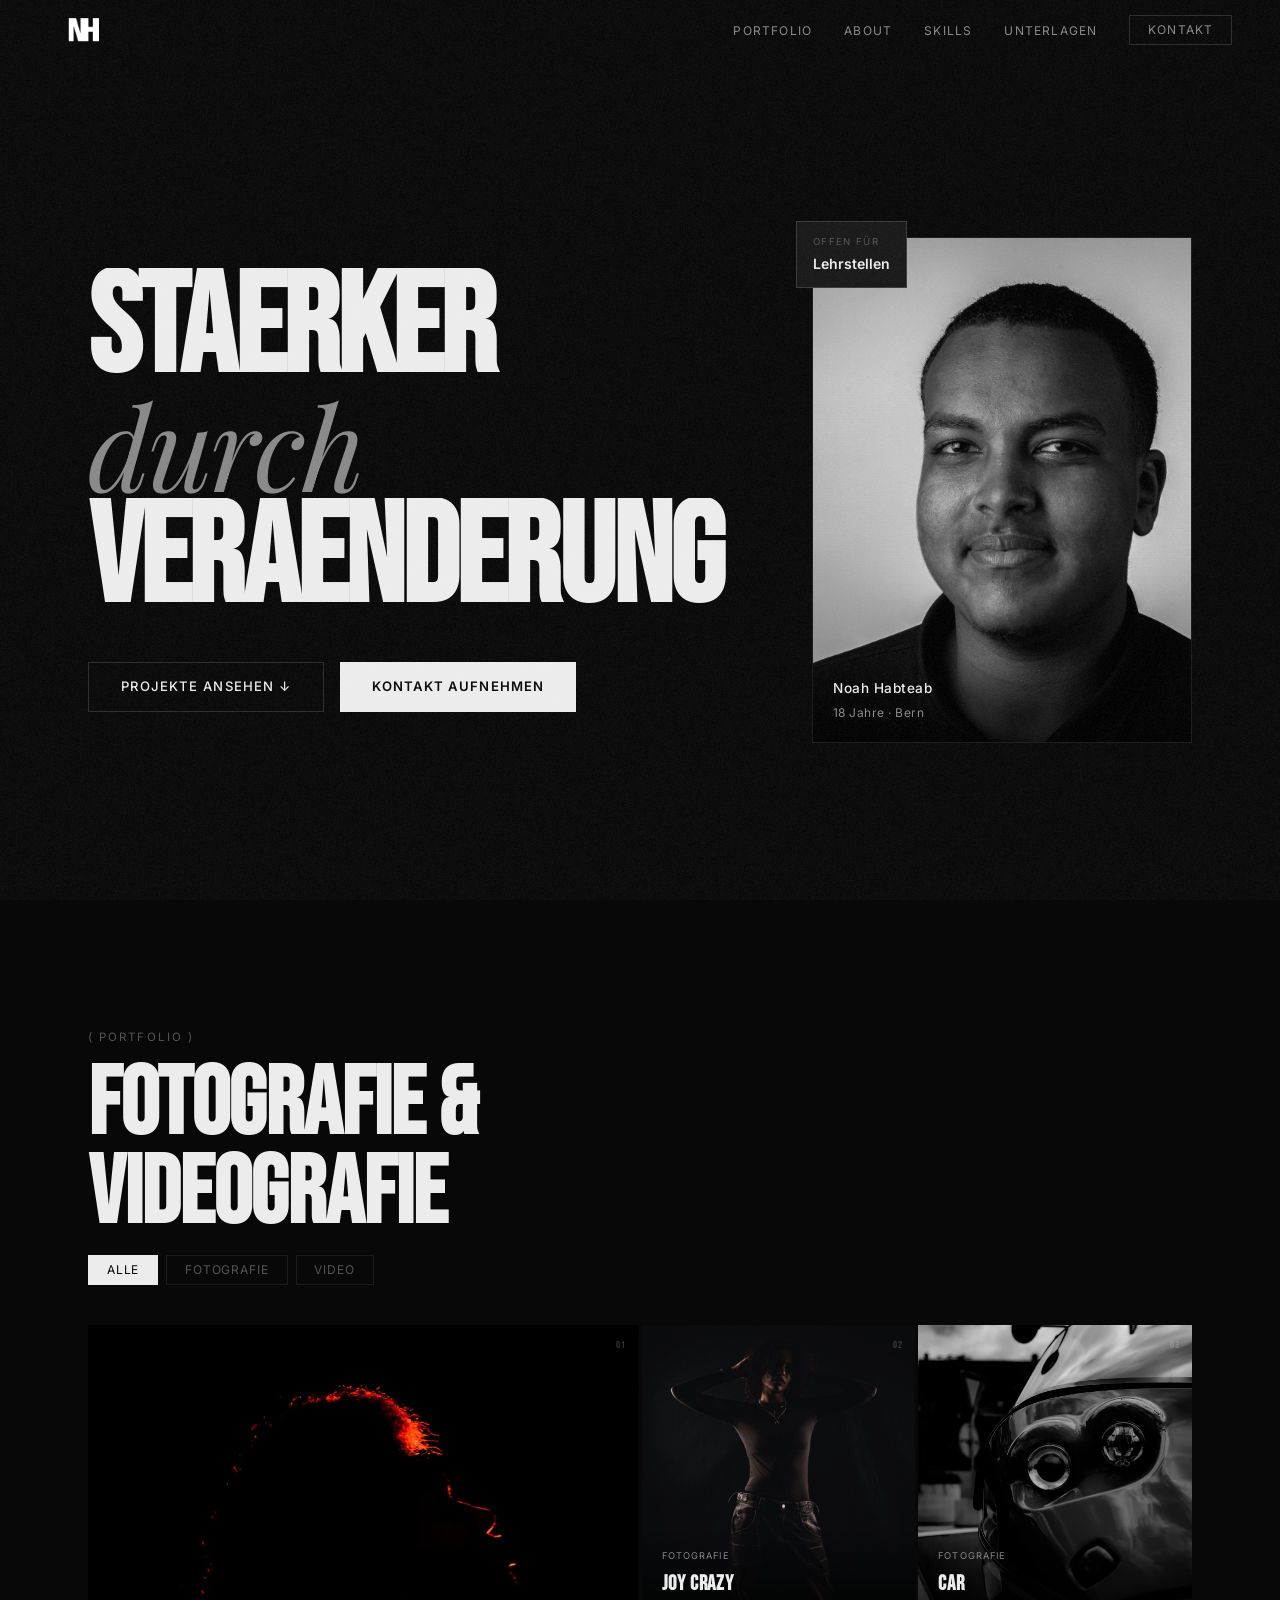
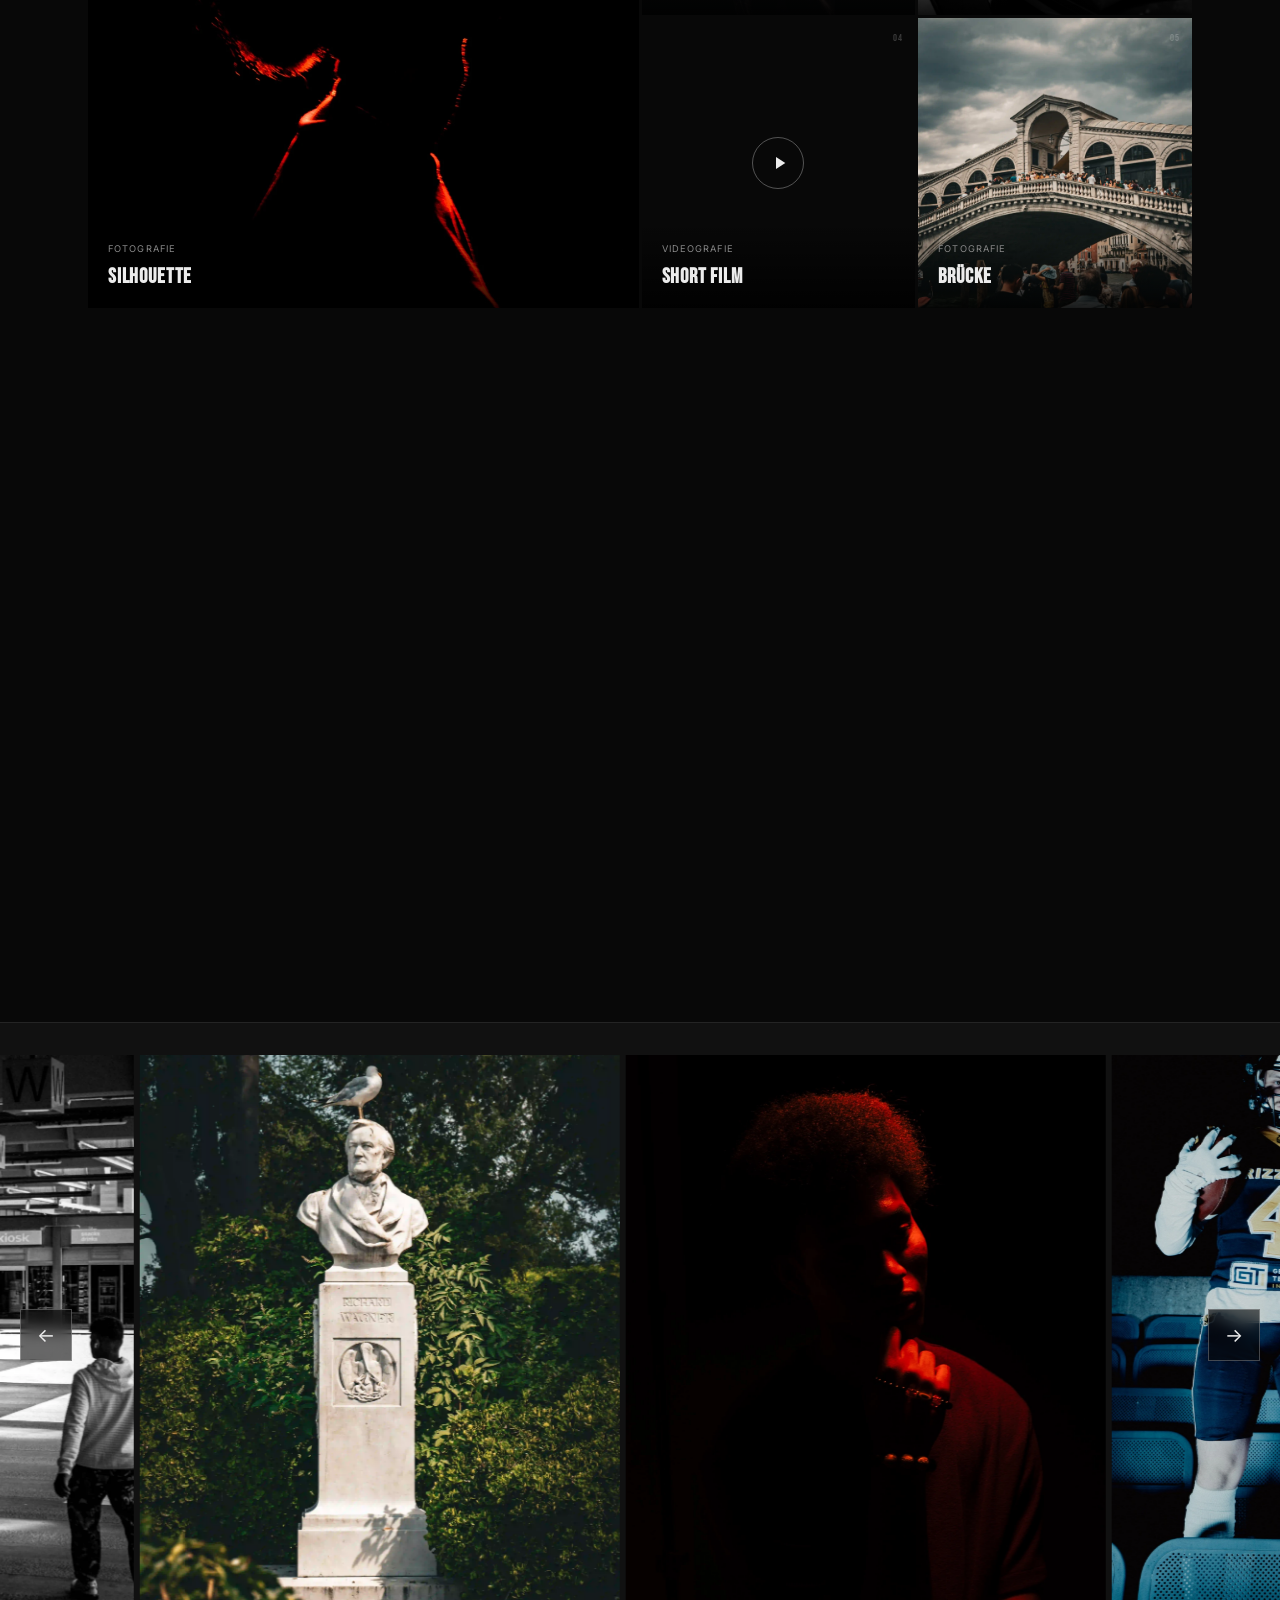
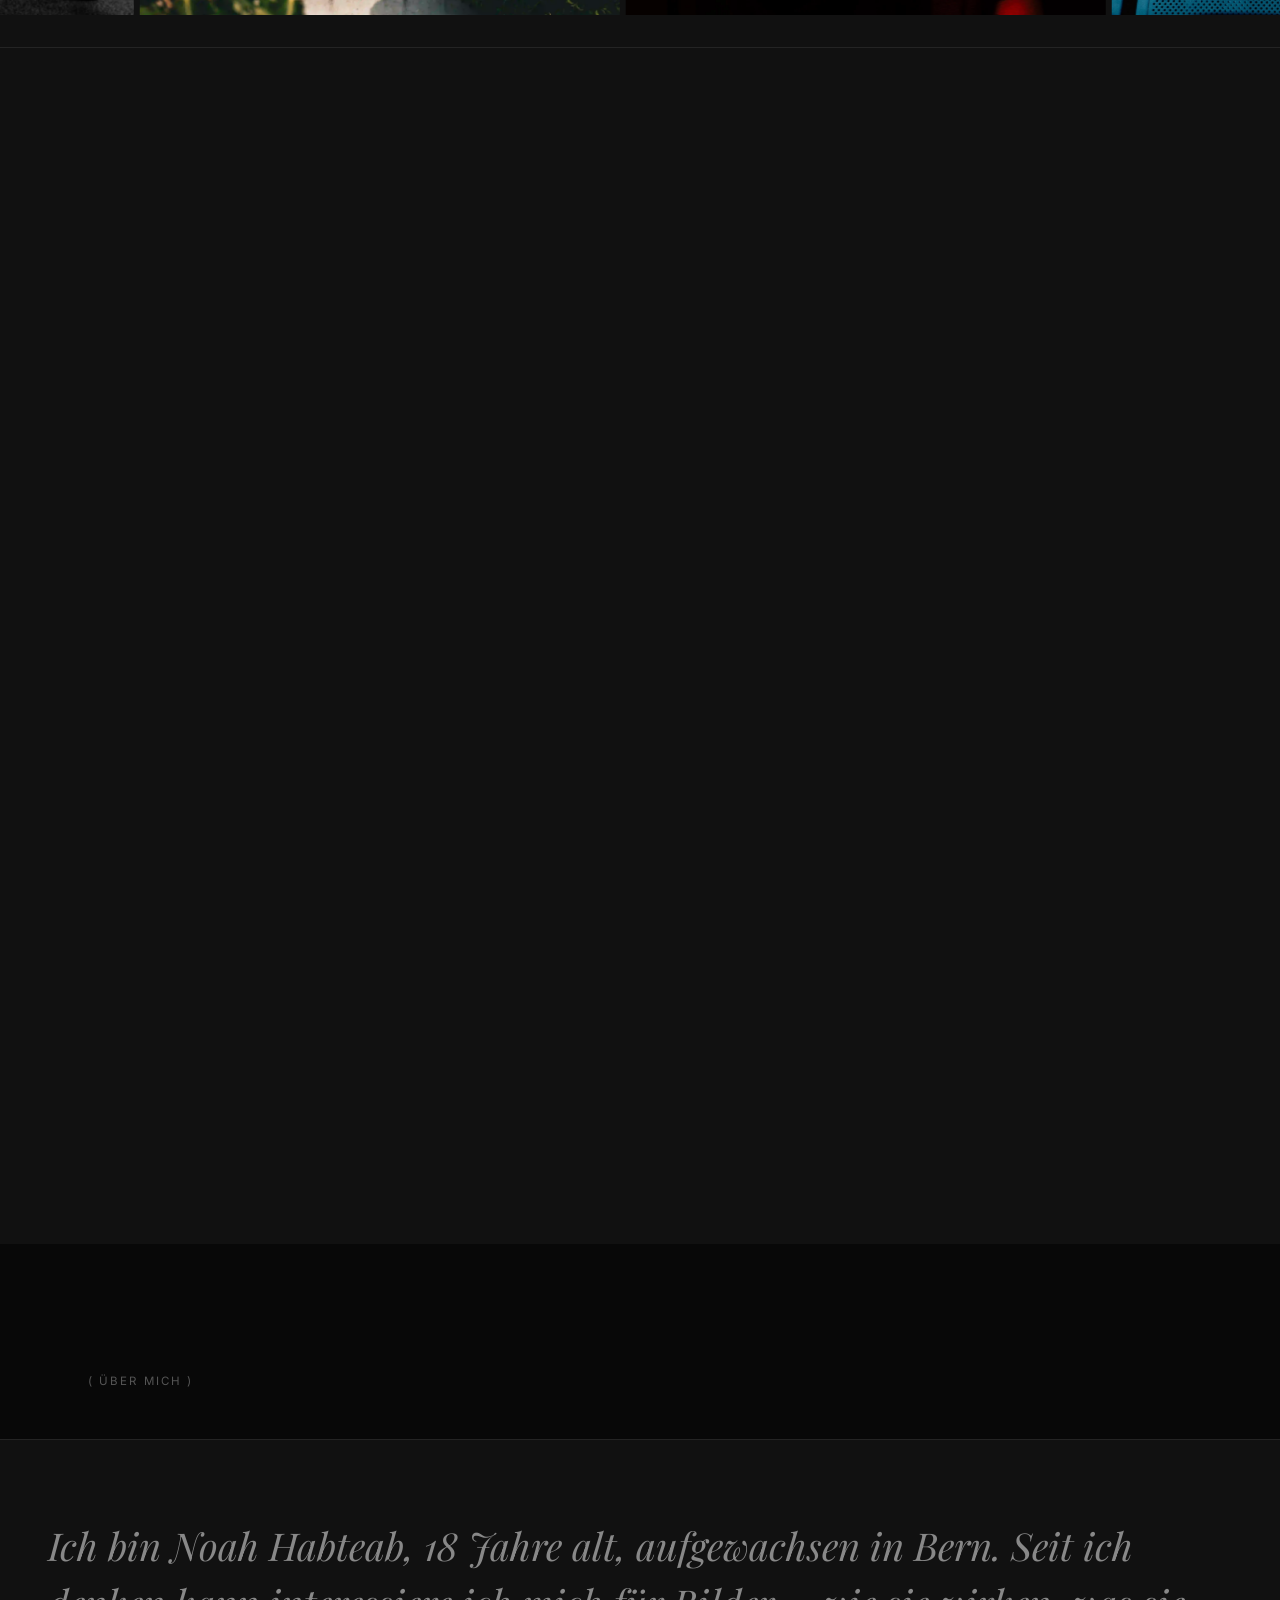
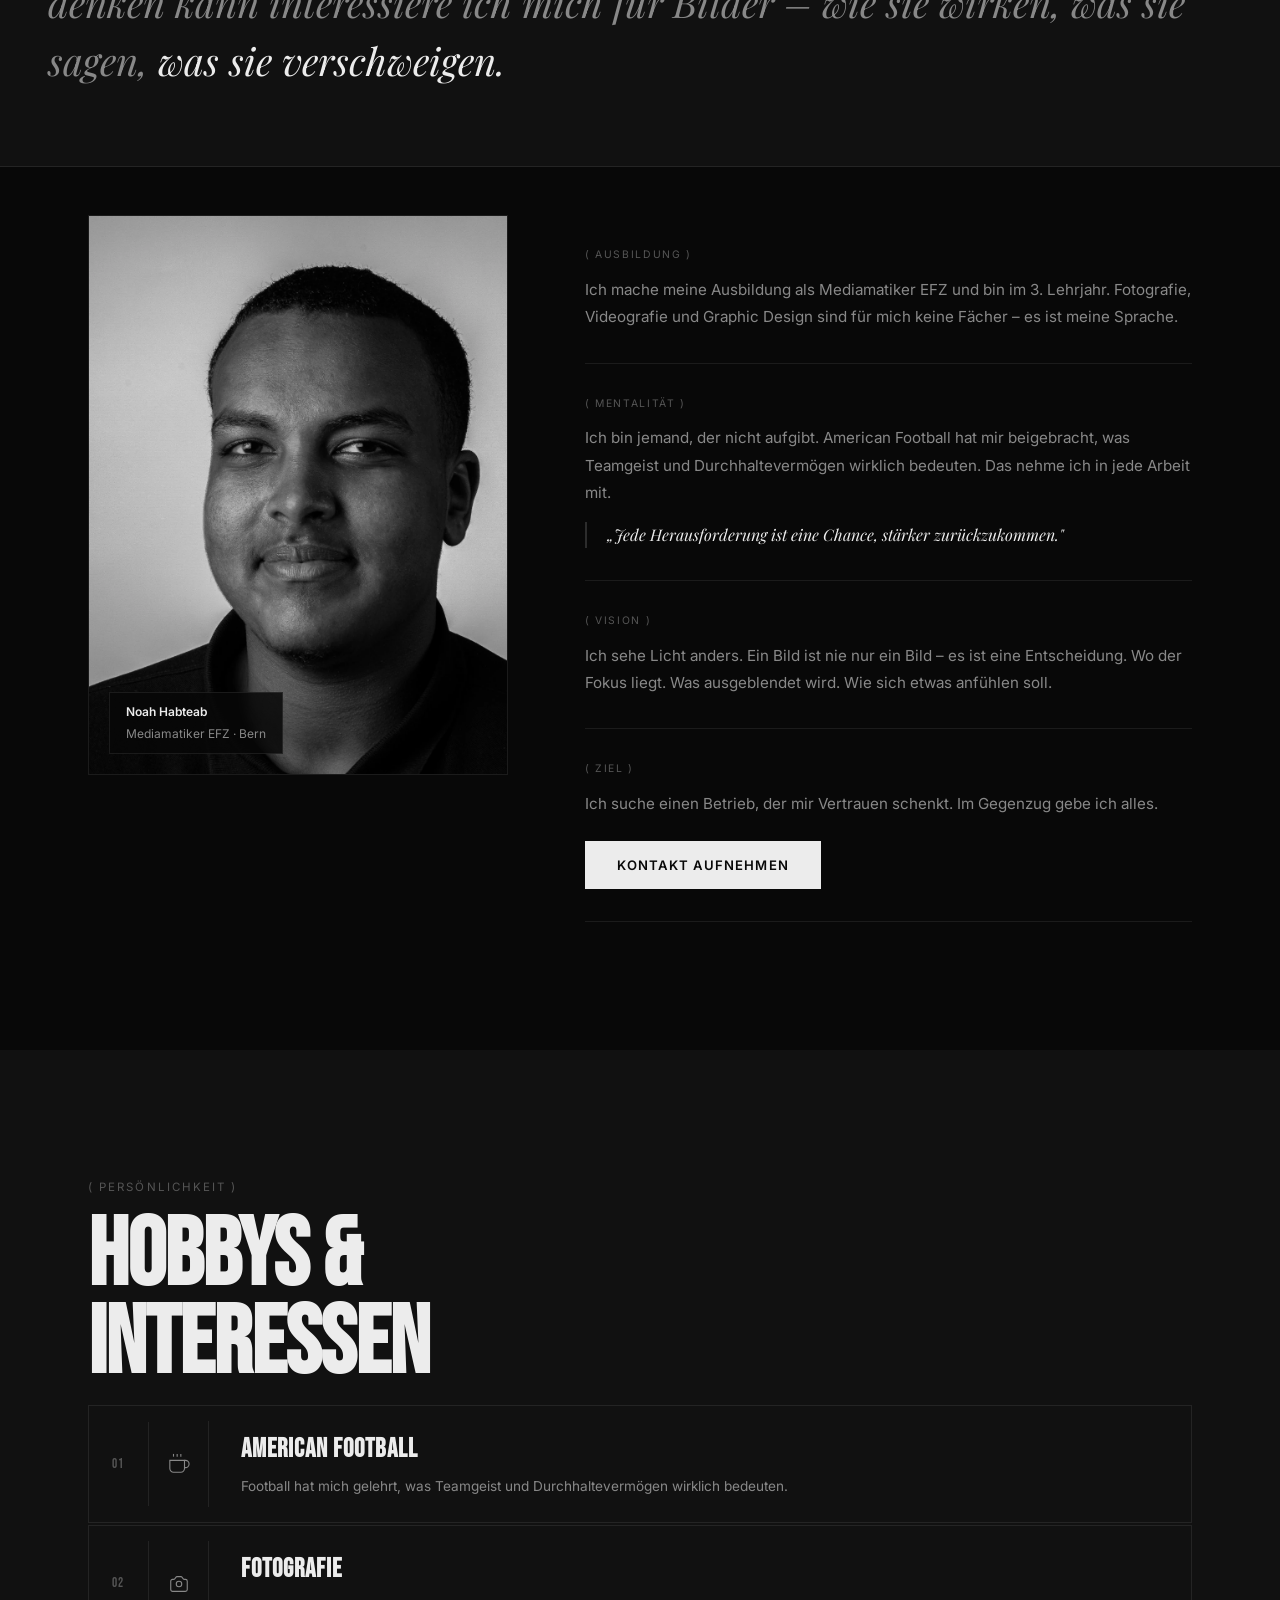
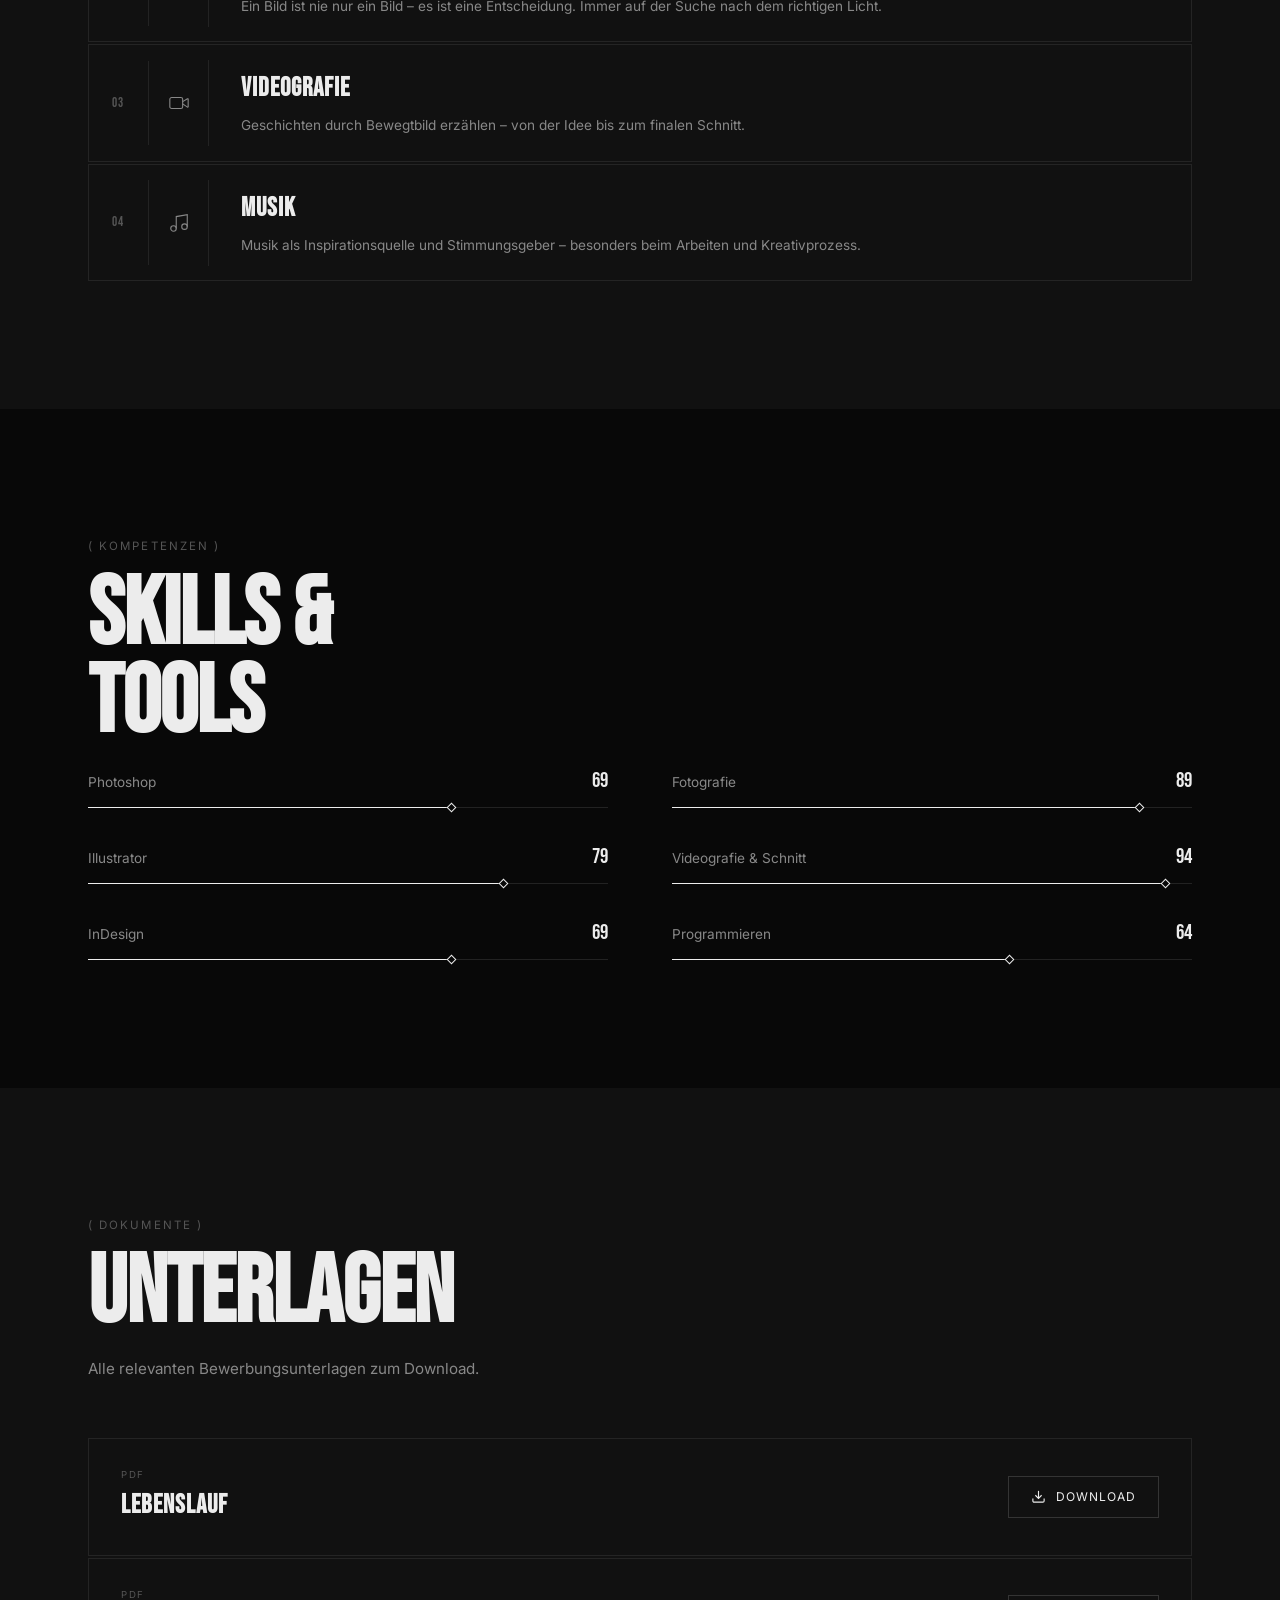
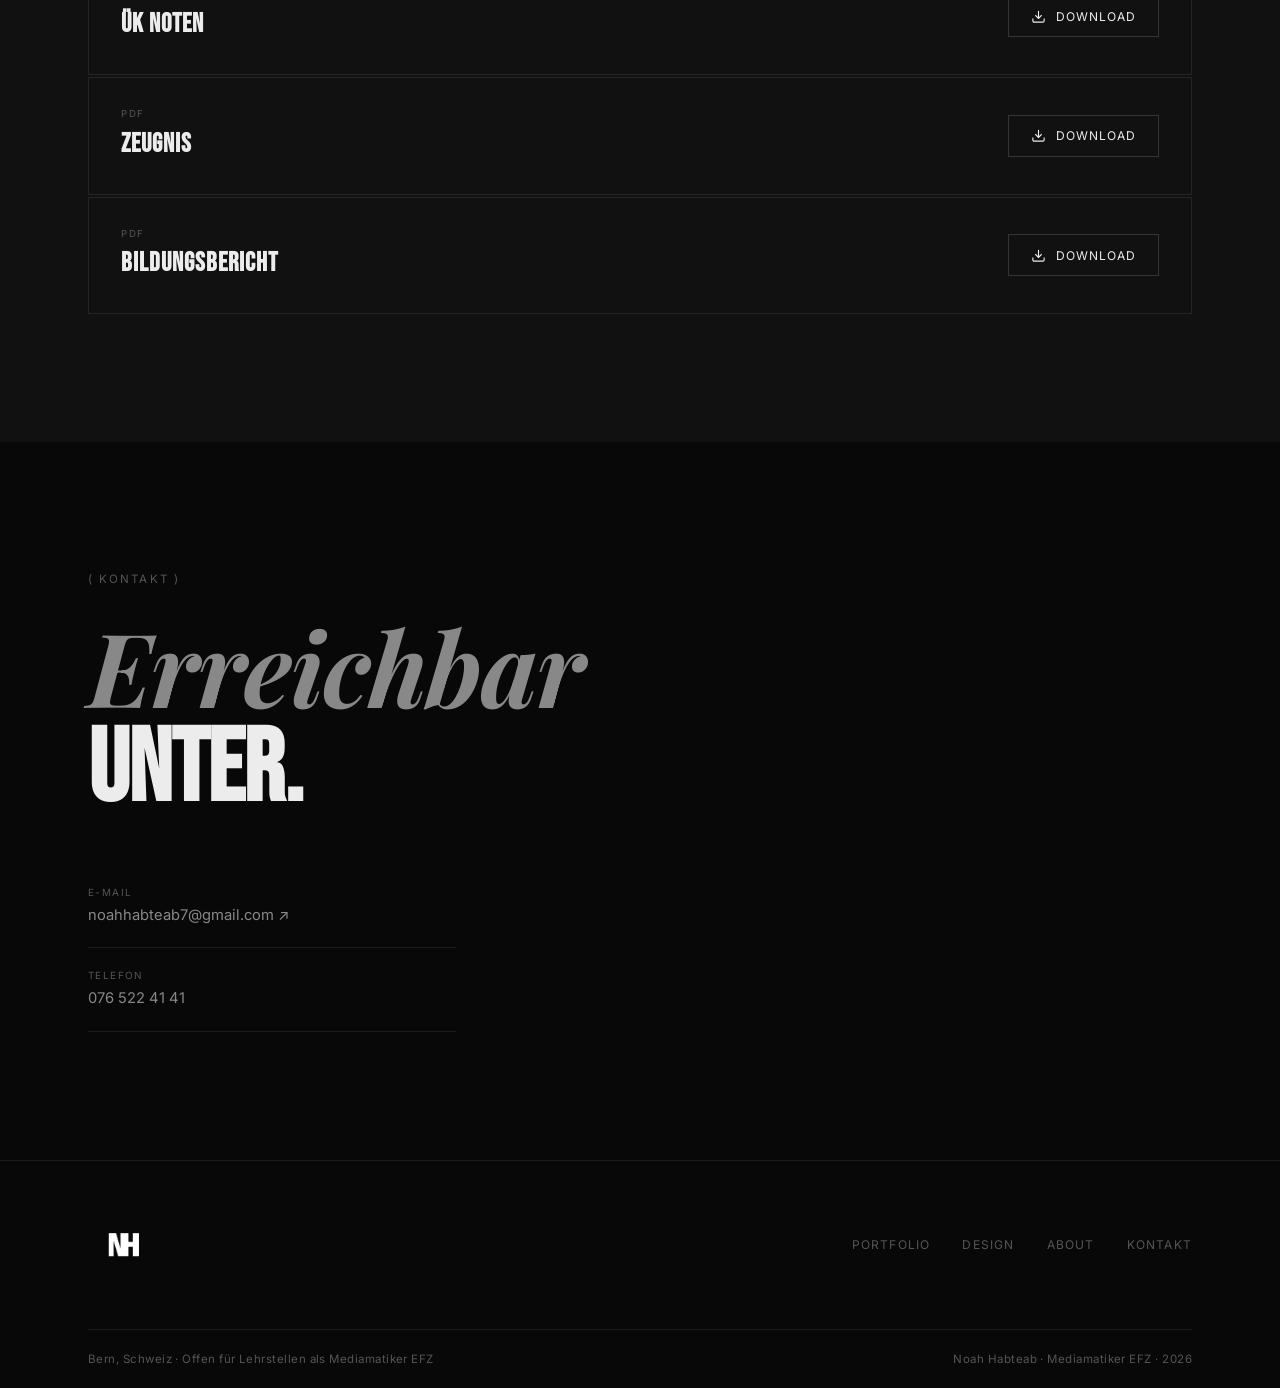
==== index.html @ ed510ace "first commit" ====
<!DOCTYPE html>
<html lang="de">

<head>
  <meta charset="UTF-8" />
  <meta name="viewport" content="width=device-width, initial-scale=1.0" />
  <title>Noah Habteab — Mediamatiker EFZ</title>
  <link rel="stylesheet" href="style.css" />
  <link rel="preconnect" href="https://fonts.googleapis.com" />
  <link rel="preconnect" href="https://fonts.gstatic.com" crossorigin />
  <link
    href="https://fonts.googleapis.com/css2?family=Bebas+Neue&family=Playfair+Display:ital,wght@0,400;0,700;1,400;1,700&family=Inter:wght@300;400;500;600&display=swap"
    rel="stylesheet" />
</head>

<body>

  <!-- PRELOADER -->
  <div id="preloader">
    <div class="pl-wrap">
      <img src="img/Logo.png" alt="NH" class="pl-logo" />
      <div class="pl-line">
        <div class="pl-fill" id="pl-fill"></div>
      </div>
      <div class="pl-num" id="pl-num">0<span>%</span></div>
    </div>
  </div>

  <!-- NOISE -->
  <canvas id="grain"></canvas>

  <!-- LIGHTBOX -->
  <div class="lightbox" id="lightbox">
    <button class="lb-close" id="lb-close">&#x2715;</button>
    <div class="lb-inner">
      <img id="lb-img" src="" alt="" />
      <video id="lb-video" controls style="display:none;max-width:60vw;max-height:82vh;flex-shrink:0;"></video>
      <p class="lb-caption" id="lb-caption"></p>
      <p class="lb-desc" id="lb-desc"></p>
    </div>
  </div>

  <!-- ===================== NAV ===================== -->
  <nav id="nav">
    <a href="#hero" class="nav-logo">
      <img src="img/Logo.png" alt="NH" />
    </a>
    <ul class="nav-links" id="nav-links">
      <li><a href="#portfolio">Portfolio</a></li>
      <li><a href="#about">About</a></li>
      <li><a href="#skills">Skills</a></li>
      <li><a href="#unterlagen">Unterlagen</a></li>
      <li><a href="#contact" class="nav-cta">Kontakt</a></li>
    </ul>
    <button class="burger" id="burger" aria-label="Menu">
      <span></span><span></span>
    </button>
  </nav>

  <div class="mob-nav" id="mob-nav">
    <ul>
      <li><a href="#portfolio" class="mob-a">Portfolio</a></li>
      <li><a href="#design" class="mob-a">Design</a></li>
      <li><a href="#about" class="mob-a">About</a></li>
      <li><a href="#hobbys" class="mob-a">Hobbys</a></li>
      <li><a href="#skills" class="mob-a">Skills</a></li>
      <li><a href="#unterlagen" class="mob-a">Unterlagen</a></li>
      <li><a href="#contact" class="mob-a">Kontakt</a></li>
    </ul>
  </div>

  <!-- ===================== HERO ===================== -->
  <section id="hero">
    <div class="hero-inner">

      <!-- Left col -->
      <div class="hero-left">
        <h1 class="hero-title">
          <span class="ht-line"><span class="ht-word" data-w="0">STAERKER</span></span>
          <span class="ht-line ht-italic"><em class="ht-word" data-w="1">durch</em></span>
          <span class="ht-line hero-last-line">
            <span class="ht-word" data-w="2">VERAENDERUNG</span><span class="hero-cursor">_</span>
          </span>
        </h1>

        <div class="hero-actions rv" style="--d:.7s">
          <a href="#portfolio" class="btn-line magnetic">Projekte ansehen ↓</a>
          <a href="#contact" class="btn-fill magnetic">Kontakt aufnehmen</a>
        </div>
      </div>

      <!-- Right col: Photo -->
      <div class="hero-right rv" style="--d:.3s">
        <div class="hero-photo-frame" id="hero-frame">
          <img src="img/Portraet_Noah.webp" alt="Noah Habteab" id="hero-img" />
          <div class="hero-photo-caption">
            <span>Noah Habteab</span>
            <span>18 Jahre · Bern</span>
          </div>
        </div>
        <div class="hero-badge rv" style="--d:.9s">
          <span class="badge-tag">Offen für</span>
          <span class="badge-val">Lehrstellen</span>
        </div>
      </div>

    </div>

    <div class="hero-scroll rv" style="--d:1.2s">
      <div class="hs-bar"></div>
      <span>Scroll</span>
    </div>
  </section>


  <!-- ===================== PORTFOLIO ===================== -->
  <section id="portfolio" class="section">
    <div class="container">
      <div class="sec-label rv">( Portfolio )</div>
      <h2 class="sec-title rv">Fotografie &amp;<br />Videografie</h2>
      <div class="port-filter rv" style="--d:.15s">
        <button class="pf-btn active" data-f="all">Alle</button>
        <button class="pf-btn" data-f="foto">Fotografie</button>
        <button class="pf-btn" data-f="video">Video</button>
      </div>
    </div>

    <div class="mosaic-grid" id="port-grid">

      <div class="mc mc-w6 mc-tall rv tilt" data-c="foto"
        data-desc="Manche Bilder entstehen, weil man ein Motiv findet. Dieses entstand, weil ich das Licht gefunden habe. Das Licht war das Thema, nicht das Motiv dahinter. Ich wollte zeigen, dass Licht keine Nebenrolle spielt, sondern selbst eine Aussage ist. Die Silhouette war das Werkzeug dafür: Form reduziert auf das Wesentliche, damit das Licht sprechen kann.">
        <div class="mc-img"><img src="img/Foto-Giulio_Silhuette.webp" alt="Silhouette" /></div>
        <div class="mc-over"><span class="mc-cat">Fotografie</span>
          <h3>Silhouette</h3>
        </div>
        <span class="mc-num">01</span>
      </div>
      <div class="mc rv tilt" data-c="foto" style="--d:.05s"
        data-desc="Inspiration kann überall sein, man muss sie nur erkennen und dann umsetzen. Ich habe dieses Shooting auf Instagram gesehen und wollte es selber umsetzen. Was mich daran fasziniert hat, war die Einfachheit dahinter, nur 2 Blitzlichter, keine aufwändige Bearbeitung. Die Kontraste entstanden allein durch die Position des Models. Das hat mir gezeigt, dass weniger oft mehr ist.">
        <div class="mc-img"><img src="img/Foto-Joy_Crazy.webp" alt="Joy Crazy" /></div>
        <div class="mc-over"><span class="mc-cat">Fotografie</span>
          <h3>Joy Crazy</h3>
        </div>
        <span class="mc-num">02</span>
      </div>
      <div class="mc rv tilt" data-c="foto" style="--d:.08s"
        data-desc="Nicht jedes Motiv muss gesucht werden. Manchmal stellt es sich einfach vor dich hin. Das Fahrrad hat mich sofort angesprochen, wegen seiner Symmetrie. Es gibt Motive, die ihre eigene Komposition mitbringen. Man muss sie nur erkennen. Ich musste nichts arrangieren, nur den richtigen Winkel finden, der den Diagonalen gerecht wird. Das war die einzige Entscheidung.">
        <div class="mc-img"><img src="img/Foto-Car.webp" alt="Car" /></div>
        <div class="mc-over"><span class="mc-cat">Fotografie</span>
          <h3>Car</h3>
        </div>
        <span class="mc-num">03</span>
      </div>
      <div class="mc rv tilt" data-c="video" data-video="Videos/Short_film.mp4" style="--d:.06s"
        data-desc="Ein Bild sagt mehr als tausend Worte. Aber eine Geschichte sagt mehr als ein Bild. Dieser Kurzfilm entstand, um das Storytelling zu üben. Weil ich überzeugt bin, dass Storytelling das Wichtigste in der visuellen Kunst ist, nicht die Technik. Ich habe die Perspektive gezielt eingesetzt, um Bild und Geschichte zu einem zu machen. Jede Einstellung war eine bewusste Entscheidung darüber, was der Zuschauer sehen soll, und was nicht.">
        <div class="mc-img">
          <video autoplay muted loop playsinline src="Videos/Short_film.mp4"></video>
          <div class="mc-play"><svg viewBox="0 0 24 24" fill="currentColor">
              <polygon points="6,3 20,12 6,21" />
            </svg></div>
        </div>
        <div class="mc-over"><span class="mc-cat">Videografie</span>
          <h3>Short Film</h3>
        </div>
        <span class="mc-num">04</span>
      </div>
      <div class="mc rv tilt" data-c="foto" style="--d:.1s"
        data-desc="Gute Bilder warten nicht auf den perfekten Moment, sie sind da, wenn man bereit ist. Ein Ferienbild, aber keine zufällige Aufnahme. Die Führungslinie der Brücke war bereits da, perfekt. Ich musste nur den Standpunkt finden, der ihr gerecht wird, und den Auslöser drücken. Manchmal ist das die eigentliche Arbeit: das Offensichtliche zu sehen, bevor es jemand anderes tut.">
        <div class="mc-img"><img src="img/Foto-bruecke.webp" alt="Brücke" /></div>
        <div class="mc-over"><span class="mc-cat">Fotografie</span>
          <h3>Brücke</h3>
        </div>
        <span class="mc-num">05</span>
      </div>
      <div class="mc mc-w4 rv tilt" data-c="foto" style="--d:.04s"
        data-desc="Wie erzählt man die Geschichte eines Objekts? Das war ein Schulprojekt über Produktfotografie. Ich habe mich bewusst gegen das klassische Produktbild entschieden und den Lifestyle-Ansatz gewählt. Weil ein Produkt allein keine Geschichte erzählt. Der Vibe, die Atmosphäre rund ums Objekt, das ist genauso Teil des Bildes wie das Produkt selbst.">
        <div class="mc-img"><img src="img/Foto-Parfuem.webp" alt="Parfum" /></div>
        <div class="mc-over"><span class="mc-cat">Fotografie</span>
          <h3>Parfum</h3>
        </div>
        <span class="mc-num">06</span>
      </div>
      <div class="mc mc-w4 rv tilt" data-c="video" data-video="Videos/Eritrea_Recap.mp4" style="--d:.07s"
        data-desc="Manche Orte spricht man nicht einfach an, man kehrt zu ihnen zurück. Das war in den Ferien, als wir in die Heimat gereist sind. Alles per Hand, ohne Stativ, ohne zusätzliche Ausrüstung. Den Vintage-Look habe ich in der Bearbeitung hinzugefügt, nicht als Filter, sondern weil er zur Stimmung des Landes gepasst hat. Das Schwierigste war, dass Kameras dort nicht gern gesehen werden. Diese Einschränkung war Teil des Werks, und hat es ehrlicher gemacht.">
        <div class="mc-img">
          <video autoplay muted loop playsinline src="Videos/Eritrea_Recap.mp4"></video>
          <div class="mc-play"><svg viewBox="0 0 24 24" fill="currentColor">
              <polygon points="6,3 20,12 6,21" />
            </svg></div>
        </div>
        <div class="mc-over"><span class="mc-cat">Videografie</span>
          <h3>Eritrea Recap</h3>
        </div>
        <span class="mc-num">07</span>
      </div>
      <div class="mc mc-w4 rv tilt" data-c="foto" style="--d:.11s"
        data-desc="Jeder hat ein Bild, das alles verändert hat. Das war in meinem 1. Lehrjahr, beim Üben von Portraitfotografie. Davor dachte ich, Fotografieren sei simpel. Dieses Shooting hat das geändert. Ich habe gemerkt, dass hinter jedem guten Bild eine Entscheidung steckt, über Licht, Abstand, Blick. Dass Fotografie Absicht braucht, keinen Zufall.">
        <div class="mc-img"><img src="img/Foto-Mirav.webp" alt="Mirav" /></div>
        <div class="mc-over"><span class="mc-cat">Fotografie</span>
          <h3>Mirav</h3>
        </div>
        <span class="mc-num">08</span>
      </div>
      <div class="mc rv tilt" data-c="foto" style="--d:.03s"
        data-desc="Ein Konzert zu fotografieren heisst, im Chaos eine Ordnung zu finden. Das war ein Konzert eines Kollegen, bei dem ich fotografiert habe. Ich wollte eine neue Herausforderung. Ein Konzert ist Chaos: viele Menschen, viel Bewegung, kein klares Motiv. Die Idee war, durch die Menge einen bewussten Tunnel zu schaffen, der das Auge zwingend zum Künstler führt. Ordnung im Chaos.">
        <div class="mc-img"><img src="img/Foto-Ale_Cartier_Fans.webp" alt="Ale Cartier Fans" /></div>
        <div class="mc-over"><span class="mc-cat">Fotografie</span>
          <h3>Ale Cartier Fans</h3>
        </div>
        <span class="mc-num">09</span>
      </div>
      <div class="mc mc-w5 rv tilt" data-c="foto" style="--d:.09s"
        data-desc="Manchmal ist die stärkste Entscheidung, etwas wegzulassen. Ein Licht. Bewusst. Ich wollte nicht mehr, weil mehr das Ziel verfehlt hätte. Der Hell-Dunkel-Kontrast entsteht nicht trotz eines einzigen Lichts, sondern genau deshalb. Schatten ist keine Abwesenheit von Licht. Schatten ist eine Entscheidung.">
        <div class="mc-img"><img src="img/Foto-Abel.webp" alt="Abel" /></div>
        <div class="mc-over"><span class="mc-cat">Fotografie</span>
          <h3>Abel</h3>
        </div>
        <span class="mc-num">10</span>
      </div>
      <div class="mc mc-w2 rv tilt" data-c="foto" style="--d:.12s"
        data-desc="Wenn ein Kunde kommt, bringt er eine Idee. Was ich mitbringe, ist der Blick. Eine echte Produktfotografie für eine stylische Brille. Ich habe den Wunsch des Kunden ausgeführt und dabei trotzdem meinen eigenen Blick eingebracht. Mit der Bearbeitung habe ich einen Vibe eingefangen, der über das reine Produktbild hinausgeht. Der Kunde war sehr zufrieden. Das war die Bestätigung.">
        <div class="mc-img"><img src="img/Foto-Girl_Glass.webp" alt="Girl Glass" /></div>
        <div class="mc-over"><span class="mc-cat">Fotografie</span>
          <h3>Girl Glass</h3>
        </div>
        <span class="mc-num">11</span>
      </div>
      <div class="mc mc-w2 rv tilt" data-c="foto" style="--d:.14s"
        data-desc="Nicht jedes Bild zeigt, was es zeigt. Kopfhörer verbinde ich mit Musik, und Musik schafft einen eigenen Raum. Ich wollte diesen Raum sichtbar machen. Eine Stimmung kreieren, die ruhig ist, fokussiert, eine Oase. Das Bild sollte nicht zeigen, wie Kopfhörer aussehen, sondern wie sie sich anfühlen.">
        <div class="mc-img"><img src="img/Foto-Bottom.webp" alt="Bottom" /></div>
        <div class="mc-over"><span class="mc-cat">Fotografie</span>
          <h3>Bottom</h3>
        </div>
        <span class="mc-num">12</span>
      </div>

    </div>
  </section>

  <!-- PHOTO AUTO-SCROLL -->
  <div class="photo-scroll">
    <button class="ps-btn ps-prev" id="ps-prev" aria-label="Zurück">&#8592;</button>
    <button class="ps-btn ps-next" id="ps-next" aria-label="Weiter">&#8594;</button>
    <div class="ps-track" id="ps-track">
      <div class="ps-item" data-title="Ale Cartier BW" data-desc="Manchmal entscheidet eine einzige Wahl, ob ein Bild wirkt, oder nur existiert. Das war ein Konzert eines Kollegen. Ich habe mich entschieden, dieses Bild in Schwarz-Weiss zu zeigen. Farbe hätte abgelenkt. In Schwarz-Weiss bleibt nur das Licht, der Moment, die Stimmung. Genau das wollte ich."><img src="img/Foto-Ale_Cartier_BW.webp" alt="Ale Cartier BW" /></div>
      <div class="ps-item" data-title="Busstation" data-desc="Komposition beginnt im Kopf, nicht in der Kamera. Die Schilder der Busstation haben eine natürliche Blickführung, sie navigieren das Auge, ohne dass man eingreifen muss. Das Bild hatte ich im Kopf, bevor ich die Kamera gehoben habe. Manchmal sieht man das fertige Bild schon, bevor man auf den Auslöser drückt. Das ist der Moment, auf den man wartet."><img src="img/Foto-Busstation.webp" alt="Busstation" /></div>
      <div class="ps-item" data-title="Statue" data-desc="Manche Motive warten nicht. Man muss schnell sein. Das Bild hat sich in den Ferien ergeben. Ich habe den Vogel auf der Statue gesehen und wusste sofort, dass da ein Bild ist. Die Gebüsche habe ich als visuelles Framing genutzt, damit das Hauptmotiv trotz der Umgebung klar ins Auge fällt. Es war eine schnelle Entscheidung. Die besten oft sind."><img src="img/Foto-statue.webp" alt="Statue" /></div>
      <div class="ps-item" data-title="Giulio Denken" data-desc="Das Licht kann verbergen. Oder es kann zeigen. Beides ist eine Entscheidung. Hier geht es um einen Moment, den Moment des Nachdenkens. Das Licht fällt so, dass es den Ausdruck hervorhebt, anstatt ihn zu verbergen. Licht nicht als Effekt, sondern als Erzähler."><img src="img/Foto-Giulio_Denken.webp" alt="Giulio Denken" /></div>
      <div class="ps-item" data-title="Jersey Zombie" data-desc="Wenn alles im Bild schreit, muss das Wichtigste leise sprechen. Ein Jersey-Reveal-Shooting für ein neues Trikot. Die Herausforderung war, trotz der Bewegung im Bild das Trikot als Hauptmotiv zu behalten. Das Licht habe ich bewusst so gesetzt, dass es direkt auf das Trikot lenkt. Action als Rahmen, nicht als Ablenkung."><img src="img/Foto-Jersey_Zombie.webp" alt="Jersey Zombie" /></div>
      <div class="ps-item" data-title="Turm" data-desc="Ein gutes Bild beginnt vor der Kamera, und endet in der Bearbeitung. Das Bild entstand in den Ferien. Die Bildstruktur war von Anfang an stark, aber das reichte nicht. Entscheidend war das Maskieren in der Bearbeitung: das Hauptmotiv vom Hintergrund lösen, damit es die Aufmerksamkeit bekommt, die es verdient. Bearbeitung nicht als Korrektiv, sondern als Aussage."><img src="img/Foto-Turm.webp" alt="Turm" /></div>
      <div class="ps-item" data-title="Kleider Cold" data-desc="Der Blick des Betrachters ist keine Zufallssache. Ein Produktfotoshooting für einen Pullover. Die Idee war, die Geometrie so zu nutzen, dass der Blick keine Wahl hat, er wird zum Kleidungsstück geführt. Eine Sogwirkung, die nichts dem Zufall überlässt. Das war die Absicht. Und sie hat funktioniert."><img src="img/Foto-Kleider_Cold.webp" alt="Kleider Cold" /></div>
      <div class="ps-item" data-title="Lana Baseballschläger" data-desc="Eine Kundin kommt mit einem Wunsch. Die Aufgabe ist, diesen Wunsch sichtbar zu machen. Ein Geburtstags-Fotoshooting, bei dem die Kundin einen 2000er-Vibe haben wollte. Der Vibe war klar, die Umsetzung war die Arbeit. Vor allem die Bearbeitung war entscheidend: ein Gleichgewicht finden zwischen zu viel und zu wenig. Zu viel wirkt künstlich. Zu wenig zeigt nichts. Die Mitte ist das Ziel."><img src="img/Foto-Lana_Baseballschlaeger.webp" alt="Lana Baseballschläger" /></div>
      <div class="ps-item" data-title="White Boy Verzögert" data-desc="Effekte, die in der Kamera entstehen, erzählen mehr als solche, die nachträglich hinzugefügt werden. Ebenfalls ein Trikot-Reveal-Shooting, aber ein anderer Gedanke dahinter. Den Verzögerungseffekt wollte ich direkt aus der Kamera erstellen, nicht nachträglich hinzufügen. Das Ergebnis ist dadurch ehrlicher. Was die Kamera aufnimmt, ist real. Was man nachher hinzufügt, ist eine Interpretation."><img src="img/Foto-White_Boy_Verzoegert.webp" alt="White Boy Verzögert" /></div>
      <div class="ps-item" data-title="Boy Glasse" data-desc="Produktfotografie ist nicht nur Dokumentation, sie ist Interpretation. Eine Produktfotografie für eine stylische Brille. Ich habe den Wunsch des Kunden genommen und konsequent umgesetzt, dabei aber meinen eigenen Blick eingebracht, damit das Bild über das reine Produktfoto hinausgeht."><img src="img/Foto-Boy_Glasse.webp" alt="Boy Glasse" /></div>
      <div class="ps-item" data-title="Kopfhörer" data-desc="Das Auge folgt immer einer Spur, ob man es merkt oder nicht. Ich habe mit den Fluchtlinien eine Tiefenwirkung geschaffen, die das Auge direkt zum Hauptmotiv zieht. Das Ziel war, dass der Betrachter keine andere Wahl hat, sein Blick wird geführt, ohne dass er es merkt. Gute Komposition arbeitet unsichtbar."><img src="img/Foto-Kopfhoerer.webp" alt="Kopfhörer" /></div>
      <!-- duplicate for seamless loop -->
      <div class="ps-item" data-title="Ale Cartier BW" data-desc="Manchmal entscheidet eine einzige Wahl, ob ein Bild wirkt, oder nur existiert. Das war ein Konzert eines Kollegen. Ich habe mich entschieden, dieses Bild in Schwarz-Weiss zu zeigen. Farbe hätte abgelenkt. In Schwarz-Weiss bleibt nur das Licht, der Moment, die Stimmung. Genau das wollte ich."><img src="img/Foto-Ale_Cartier_BW.webp" alt="Ale Cartier BW" /></div>
      <div class="ps-item" data-title="Busstation" data-desc="Komposition beginnt im Kopf, nicht in der Kamera. Die Schilder der Busstation haben eine natürliche Blickführung, sie navigieren das Auge, ohne dass man eingreifen muss. Das Bild hatte ich im Kopf, bevor ich die Kamera gehoben habe. Manchmal sieht man das fertige Bild schon, bevor man auf den Auslöser drückt. Das ist der Moment, auf den man wartet."><img src="img/Foto-Busstation.webp" alt="Busstation" /></div>
      <div class="ps-item" data-title="Statue" data-desc="Manche Motive warten nicht. Man muss schnell sein. Das Bild hat sich in den Ferien ergeben. Ich habe den Vogel auf der Statue gesehen und wusste sofort, dass da ein Bild ist. Die Gebüsche habe ich als visuelles Framing genutzt, damit das Hauptmotiv trotz der Umgebung klar ins Auge fällt. Es war eine schnelle Entscheidung. Die besten oft sind."><img src="img/Foto-statue.webp" alt="Statue" /></div>
      <div class="ps-item" data-title="Giulio Denken" data-desc="Das Licht kann verbergen. Oder es kann zeigen. Beides ist eine Entscheidung. Hier geht es um einen Moment, den Moment des Nachdenkens. Das Licht fällt so, dass es den Ausdruck hervorhebt, anstatt ihn zu verbergen. Licht nicht als Effekt, sondern als Erzähler."><img src="img/Foto-Giulio_Denken.webp" alt="Giulio Denken" /></div>
      <div class="ps-item" data-title="Jersey Zombie" data-desc="Wenn alles im Bild schreit, muss das Wichtigste leise sprechen. Ein Jersey-Reveal-Shooting für ein neues Trikot. Die Herausforderung war, trotz der Bewegung im Bild das Trikot als Hauptmotiv zu behalten. Das Licht habe ich bewusst so gesetzt, dass es direkt auf das Trikot lenkt. Action als Rahmen, nicht als Ablenkung."><img src="img/Foto-Jersey_Zombie.webp" alt="Jersey Zombie" /></div>
      <div class="ps-item" data-title="Turm" data-desc="Ein gutes Bild beginnt vor der Kamera, und endet in der Bearbeitung. Das Bild entstand in den Ferien. Die Bildstruktur war von Anfang an stark, aber das reichte nicht. Entscheidend war das Maskieren in der Bearbeitung: das Hauptmotiv vom Hintergrund lösen, damit es die Aufmerksamkeit bekommt, die es verdient. Bearbeitung nicht als Korrektiv, sondern als Aussage."><img src="img/Foto-Turm.webp" alt="Turm" /></div>
      <div class="ps-item" data-title="Kleider Cold" data-desc="Der Blick des Betrachters ist keine Zufallssache. Ein Produktfotoshooting für einen Pullover. Die Idee war, die Geometrie so zu nutzen, dass der Blick keine Wahl hat, er wird zum Kleidungsstück geführt. Eine Sogwirkung, die nichts dem Zufall überlässt. Das war die Absicht. Und sie hat funktioniert."><img src="img/Foto-Kleider_Cold.webp" alt="Kleider Cold" /></div>
      <div class="ps-item" data-title="Lana Baseballschläger" data-desc="Eine Kundin kommt mit einem Wunsch. Die Aufgabe ist, diesen Wunsch sichtbar zu machen. Ein Geburtstags-Fotoshooting, bei dem die Kundin einen 2000er-Vibe haben wollte. Der Vibe war klar, die Umsetzung war die Arbeit. Vor allem die Bearbeitung war entscheidend: ein Gleichgewicht finden zwischen zu viel und zu wenig. Zu viel wirkt künstlich. Zu wenig zeigt nichts. Die Mitte ist das Ziel."><img src="img/Foto-Lana_Baseballschlaeger.webp" alt="Lana Baseballschläger" /></div>
      <div class="ps-item" data-title="White Boy Verzögert" data-desc="Effekte, die in der Kamera entstehen, erzählen mehr als solche, die nachträglich hinzugefügt werden. Ebenfalls ein Trikot-Reveal-Shooting, aber ein anderer Gedanke dahinter. Den Verzögerungseffekt wollte ich direkt aus der Kamera erstellen, nicht nachträglich hinzufügen. Das Ergebnis ist dadurch ehrlicher. Was die Kamera aufnimmt, ist real. Was man nachher hinzufügt, ist eine Interpretation."><img src="img/Foto-White_Boy_Verzoegert.webp" alt="White Boy Verzögert" /></div>
      <div class="ps-item" data-title="Boy Glasse" data-desc="Produktfotografie ist nicht nur Dokumentation, sie ist Interpretation. Eine Produktfotografie für eine stylische Brille. Ich habe den Wunsch des Kunden genommen und konsequent umgesetzt, dabei aber meinen eigenen Blick eingebracht, damit das Bild über das reine Produktfoto hinausgeht."><img src="img/Foto-Boy_Glasse.webp" alt="Boy Glasse" /></div>
      <div class="ps-item" data-title="Kopfhörer" data-desc="Das Auge folgt immer einer Spur, ob man es merkt oder nicht. Ich habe mit den Fluchtlinien eine Tiefenwirkung geschaffen, die das Auge direkt zum Hauptmotiv zieht. Das Ziel war, dass der Betrachter keine andere Wahl hat, sein Blick wird geführt, ohne dass er es merkt. Gute Komposition arbeitet unsichtbar."><img src="img/Foto-Kopfhoerer.webp" alt="Kopfhörer" /></div>
    </div>
  </div>

  <!-- ===================== GRAPHIC DESIGN ===================== -->
  <section id="design" class="section s-dark">
    <div class="container">
      <div class="sec-label rv">( Graphic Design )</div>
      <h2 class="sec-title rv">Poster, Covers<br />&amp; Artworks</h2>
      <p class="sec-intro rv" style="--d:.1s">
        Drei Projekte – drei unterschiedliche Welten. Jedes entstand mit einem klaren Konzept:
        Typografie als Werkzeug, Bild als Aussage, Farbe als Entscheidung.
      </p>

      <div class="dsgn-cards">

        <div class="dsgn-card rv tilt" style="--d:.05s"
          data-desc="Ein Bild kann eine Geschichte erzählen. Ein Poster muss mehr tun, es muss eine Welt schaffen. Das Bild allein hätte gereicht, aber ich wollte mehr daraus machen. In der Bearbeitung habe ich den 2000s-Vibe weiter ausgearbeitet und das Alter auf dem Shirt hinzugefügt. Nicht als Dekoration, sondern als Detail, das die Geschichte vervollständigt. Typografie als Teil des Bildes.">
          <div class="dc-vis">
            <img src="img/Year_of_Poster.webp" alt="Year Of Poster" />
          </div>
          <div class="dc-meta">
            <span class="dc-num">01</span>
            <span class="dc-title">Year Of</span>
          </div>
        </div>

        <div class="dsgn-card rv tilt" style="--d:.1s"
          data-desc="Ein Cover ist die erste Begegnung, und erste Begegnungen entscheiden alles. Dieses Cover wollte ich als Magazin-Cover gestalten. Ein Magazin-Cover hat eine klare Aufgabe: Es muss sofort wirken. Ich habe mich für einen minimalistischen Ansatz entschieden, weil das Bild selber stark genug ist. Jedes zusätzliche Element hätte davon abgelenkt. Weniger war die richtige Entscheidung.">
          <div class="dc-vis">
            <img src="img/odf_cover_Poster.webp" alt="ODF Cover Poster" />
          </div>
          <div class="dc-meta">
            <span class="dc-num">02</span>
            <span class="dc-title">ODF Cover</span>
          </div>
        </div>

        <div class="dsgn-card rv tilt" style="--d:.15s"
          data-desc="Die härteste Aufgabe ist die, die man sich selbst stellt. Dieses Poster habe ich mir selber als Herausforderung gestellt. Kein Auftrag, kein Briefing, nur die Frage, ob ich ein Event-Poster gestalten kann, das wirklich funktioniert. Eines, das auf den ersten Blick alles kommuniziert. Die Herausforderung war nicht die Technik, sondern die Entscheidung: Was bleibt drin, was fällt raus. Das Ergebnis war meine Antwort.">
          <div class="dc-vis">
            <img src="img/Travis_Scott_Poster.webp" alt="Travis Scott Poster" />
          </div>
          <div class="dc-meta">
            <span class="dc-num">03</span>
            <span class="dc-title">Travis Scott</span>
          </div>
        </div>

      </div>
    </div>
  </section>

  <!-- ===================== ÜBER MICH ===================== -->
  <section id="about" class="section">
    <div class="container">
      <div class="sec-label rv">( Über mich )</div>
    </div>

    <!-- Full-width quote -->
    <div class="about-quote-strip rv" style="--d:.1s">
      <p>
        Ich bin Noah Habteab, 18 Jahre alt, aufgewachsen in Bern.
        Seit ich denken kann interessiere ich mich für Bilder –
        wie sie wirken, was sie sagen, <em>was sie verschweigen.</em>
      </p>
    </div>

    <div class="container">
      <div class="about-grid">

        <div class="about-photo-col rv" style="--d:.15s">
          <div class="about-photo-wrap tilt">
            <img src="img/Portraet_Noah.webp" alt="Noah Habteab" />
            <div class="about-photo-tag">
              <span>Noah Habteab</span>
              <span>Mediamatiker EFZ · Bern</span>
            </div>
          </div>
        </div>

        <div class="about-text-col">

          <div class="about-block rv" style="--d:.2s">
            <h3 class="about-block-head">( Ausbildung )</h3>
            <p>
              Ich mache meine Ausbildung als Mediamatiker EFZ und bin im 3. Lehrjahr.
              Fotografie, Videografie und Graphic Design sind für mich keine Fächer –
              es ist meine Sprache.
            </p>
          </div>

          <div class="about-block rv" style="--d:.28s">
            <h3 class="about-block-head">( Mentalität )</h3>
            <p>
              Ich bin jemand, der nicht aufgibt. American Football hat mir beigebracht,
              was Teamgeist und Durchhaltevermögen wirklich bedeuten.
              Das nehme ich in jede Arbeit mit.
            </p>
            <blockquote class="about-quote">
              „Jede Herausforderung ist eine Chance, stärker zurückzukommen."
            </blockquote>
          </div>

          <div class="about-block rv" style="--d:.36s">
            <h3 class="about-block-head">( Vision )</h3>
            <p>
              Ich sehe Licht anders. Ein Bild ist nie nur ein Bild – es ist eine Entscheidung.
              Wo der Fokus liegt. Was ausgeblendet wird. Wie sich etwas anfühlen soll.
            </p>
          </div>

          <div class="about-block rv" style="--d:.44s">
            <h3 class="about-block-head">( Ziel )</h3>
            <p>
              Ich suche einen Betrieb, der mir Vertrauen schenkt.
              Im Gegenzug gebe ich alles.
            </p>
            <a href="#contact" class="btn-fill magnetic" style="margin-top:1.5rem; display:inline-flex;">
              Kontakt aufnehmen
            </a>
          </div>

        </div>
      </div>
    </div>
  </section>


  <!-- ===================== HOBBYS ===================== -->
  <section id="hobbys" class="section s-dark">
    <div class="container">
      <div class="sec-label rv">( Persönlichkeit )</div>
      <h2 class="sec-title rv">Hobbys &amp;<br />Interessen</h2>

      <div class="hobby-list">

        <div class="hob rv tilt" style="--d:.04s">
          <div class="hob-idx">01</div>
          <div class="hob-icon">
            <svg viewBox="0 0 24 24" fill="none" stroke="currentColor" stroke-width="1.2">
              <path d="M18 8h1a4 4 0 0 1 0 8h-1" />
              <path d="M2 8h16v9a4 4 0 0 1-4 4H6a4 4 0 0 1-4-4V8z" />
              <line x1="6" y1="1" x2="6" y2="4" />
              <line x1="10" y1="1" x2="10" y2="4" />
              <line x1="14" y1="1" x2="14" y2="4" />
            </svg>
          </div>
          <div class="hob-text">
            <h3>American Football</h3>
            <p>Football hat mich gelehrt, was Teamgeist und Durchhaltevermögen wirklich bedeuten.</p>
          </div>
        </div>

        <div class="hob rv tilt" style="--d:.1s">
          <div class="hob-idx">02</div>
          <div class="hob-icon">
            <svg viewBox="0 0 24 24" fill="none" stroke="currentColor" stroke-width="1.2">
              <circle cx="12" cy="12" r="3" />
              <path
                d="M3 9a2 2 0 0 1 2-2h.93a2 2 0 0 0 1.66-.89l.81-1.22A2 2 0 0 1 10.07 4h3.86a2 2 0 0 1 1.664.89l.81 1.22A2 2 0 0 0 18.07 7H19a2 2 0 0 1 2 2v9a2 2 0 0 1-2 2H5a2 2 0 0 1-2-2z" />
            </svg>
          </div>
          <div class="hob-text">
            <h3>Fotografie</h3>
            <p>Ein Bild ist nie nur ein Bild – es ist eine Entscheidung. Immer auf der Suche nach dem richtigen Licht.
            </p>
          </div>
        </div>

        <div class="hob rv tilt" style="--d:.16s">
          <div class="hob-idx">03</div>
          <div class="hob-icon">
            <svg viewBox="0 0 24 24" fill="none" stroke="currentColor" stroke-width="1.2">
              <path d="m16 13 5.223 3.482a.5.5 0 0 0 .777-.416V7.87a.5.5 0 0 0-.752-.432L16 10.5" />
              <rect x="2" y="6" width="14" height="12" rx="2" />
            </svg>
          </div>
          <div class="hob-text">
            <h3>Videografie</h3>
            <p>Geschichten durch Bewegtbild erzählen – von der Idee bis zum finalen Schnitt.</p>
          </div>
        </div>

        <div class="hob rv tilt" style="--d:.22s">
          <div class="hob-idx">04</div>
          <div class="hob-icon">
            <svg viewBox="0 0 24 24" fill="none" stroke="currentColor" stroke-width="1.2">
              <path d="M9 18V5l12-2v13" />
              <circle cx="6" cy="18" r="3" />
              <circle cx="18" cy="16" r="3" />
            </svg>
          </div>
          <div class="hob-text">
            <h3>Musik</h3>
            <p>Musik als Inspirationsquelle und Stimmungsgeber – besonders beim Arbeiten und Kreativprozess.</p>
          </div>
        </div>

      </div>
    </div>
  </section>

  <!-- ===================== SKILLS ===================== -->
  <section id="skills" class="section">
    <div class="container">
      <div class="sec-label rv">( Kompetenzen )</div>
      <h2 class="sec-title rv">Skills &amp;<br />Tools</h2>

      <div class="sk-grid">
        <div class="sk-col rv" style="--d:.05s">
          <div class="sk-item">
            <div class="sk-row"><span>Photoshop</span><span class="sk-val" data-v="70">—</span></div>
            <div class="sk-bar">
              <div class="sk-f" data-w="70"></div>
            </div>
          </div>
          <div class="sk-item">
            <div class="sk-row"><span>Illustrator</span><span class="sk-val" data-v="80">—</span></div>
            <div class="sk-bar">
              <div class="sk-f" data-w="80"></div>
            </div>
          </div>
          <div class="sk-item">
            <div class="sk-row"><span>InDesign</span><span class="sk-val" data-v="70">—</span></div>
            <div class="sk-bar">
              <div class="sk-f" data-w="70"></div>
            </div>
          </div>
        </div>
        <div class="sk-col rv" style="--d:.12s">
          <div class="sk-item">
            <div class="sk-row"><span>Fotografie</span><span class="sk-val" data-v="90">—</span></div>
            <div class="sk-bar">
              <div class="sk-f" data-w="90"></div>
            </div>
          </div>
          <div class="sk-item">
            <div class="sk-row"><span>Videografie &amp; Schnitt</span><span class="sk-val" data-v="95">—</span></div>
            <div class="sk-bar">
              <div class="sk-f" data-w="95"></div>
            </div>
          </div>
          <div class="sk-item">
            <div class="sk-row"><span>Programmieren</span><span class="sk-val" data-v="65">—</span></div>
            <div class="sk-bar">
              <div class="sk-f" data-w="65"></div>
            </div>
          </div>
        </div>
      </div>

    </div>
  </section>

  <!-- ===================== UNTERLAGEN ===================== -->
  <section id="unterlagen" class="section s-dark">
    <div class="container">
      <div class="sec-label rv">( Dokumente )</div>
      <h2 class="sec-title rv">Unterlagen</h2>
      <p class="sec-intro rv" style="--d:.1s">Alle relevanten Bewerbungsunterlagen zum Download.</p>

      <div class="docs-list">
        <div class="doc rv" style="--d:.05s">
          <div class="doc-l">
            <span class="doc-type">PDF</span>
            <h3>Lebenslauf</h3>
          </div>
          <a href="Dokumente/CV_Noah-Habteab.pdf" download class="doc-btn magnetic" aria-label="Download">
            <svg viewBox="0 0 24 24" fill="none" stroke="currentColor" stroke-width="1.8">
              <path d="M21 15v4a2 2 0 0 1-2 2H5a2 2 0 0 1-2-2v-4" />
              <polyline points="7 10 12 15 17 10" />
              <line x1="12" y1="15" x2="12" y2="3" />
            </svg>
            Download
          </a>
        </div>
        <div class="doc rv" style="--d:.1s">
          <div class="doc-l">
            <span class="doc-type">PDF</span>
            <h3>ÜK Noten</h3>
          </div>
          <a href="Dokumente/UEK-Noten_Noah-Habteab.pdf" download class="doc-btn magnetic" aria-label="Download">
            <svg viewBox="0 0 24 24" fill="none" stroke="currentColor" stroke-width="1.8">
              <path d="M21 15v4a2 2 0 0 1-2 2H5a2 2 0 0 1-2-2v-4" />
              <polyline points="7 10 12 15 17 10" />
              <line x1="12" y1="15" x2="12" y2="3" />
            </svg>
            Download
          </a>
        </div>
        <div class="doc rv" style="--d:.15s">
          <div class="doc-l">
            <span class="doc-type">PDF</span>
            <h3>Zeugnis</h3>
          </div>
          <a href="Dokumente/Zeugnis.pdf" download class="doc-btn magnetic" aria-label="Download">
            <svg viewBox="0 0 24 24" fill="none" stroke="currentColor" stroke-width="1.8">
              <path d="M21 15v4a2 2 0 0 1-2 2H5a2 2 0 0 1-2-2v-4" />
              <polyline points="7 10 12 15 17 10" />
              <line x1="12" y1="15" x2="12" y2="3" />
            </svg>
            Download
          </a>
        </div>
        <div class="doc rv" style="--d:.2s">
          <div class="doc-l">
            <span class="doc-type">PDF</span>
            <h3>Bildungsbericht</h3>
          </div>
          <a href="Dokumente/Bildungsberichte.pdf" download class="doc-btn magnetic" aria-label="Download">
            <svg viewBox="0 0 24 24" fill="none" stroke="currentColor" stroke-width="1.8">
              <path d="M21 15v4a2 2 0 0 1-2 2H5a2 2 0 0 1-2-2v-4" />
              <polyline points="7 10 12 15 17 10" />
              <line x1="12" y1="15" x2="12" y2="3" />
            </svg>
            Download
          </a>
        </div>
      </div>
    </div>
  </section>

  <!-- ===================== KONTAKT ===================== -->
  <section id="contact" class="section">
    <div class="container">
      <div class="sec-label rv">( Kontakt )</div>
    </div>

    <div class="contact-headline rv" style="--d:.08s">
      <h2><em>Erreichbar</em><br />unter.</h2>
    </div>

    <div class="container">
      <div class="contact-body">

        <div class="contact-info rv" style="--d:.14s">
          <a href="mailto:noahhabteab7@gmail.com" class="ci-link magnetic">
            <span class="ci-lbl">E-Mail</span>
            <span class="ci-val">noahhabteab7@gmail.com ↗</span>
          </a>
          <div class="ci-link">
            <span class="ci-lbl">Telefon</span>
            <span class="ci-val">076 522 41 41</span>
          </div>
        </div>

      </div>
    </div>
  </section>

  <!-- ===================== FOOTER ===================== -->
  <footer class="footer">
    <div class="container">
      <div class="footer-top rv">
        <a href="#hero"><img src="img/Logo.png" alt="NH" class="ft-logo" /></a>
        <nav class="ft-nav">
          <a href="#portfolio">Portfolio</a>
          <a href="#design">Design</a>
          <a href="#about">About</a>
          <a href="#contact">Kontakt</a>
        </nav>
      </div>
    </div>

    <div class="container">
      <div class="footer-bottom">
        <p>Bern, Schweiz · Offen für Lehrstellen als Mediamatiker EFZ</p>
        <p>Noah Habteab · Mediamatiker EFZ · 2026</p>
      </div>
    </div>
  </footer>

  <script src="script.js"></script>
</body>

</html>
---- style.css ----
/* ============================================================
   RESET & BASE
   ============================================================ */
*, *::before, *::after { box-sizing: border-box; margin: 0; padding: 0; }

:root {
  --black:    #080808;
  --dark:     #111111;
  --dark-2:   #181818;
  --dark-3:   #222222;
  --white:    #ececec;
  --gray:     #888;
  --gray-2:   #555;
  --border:   rgba(255,255,255,.08);
  --border-2: rgba(255,255,255,.15);
  --red:      #d63a2f;
  --font-d:   'Bebas Neue', 'Arial Narrow', sans-serif;
  --font-s:   'Playfair Display', Georgia, serif;
  --font-b:   'Inter', system-ui, sans-serif;
  --ease:     cubic-bezier(.25,.46,.45,.94);
  --ease-o:   cubic-bezier(.16,1,.3,1);
}

html { scroll-behavior: smooth; font-size: 16px; }
body {
  background: var(--black);
  color: var(--white);
  font-family: var(--font-b);
  font-weight: 400;
  line-height: 1.6;
  overflow-x: hidden;
}
a { color: inherit; text-decoration: none; }
img { display: block; max-width: 100%; }
button { cursor: pointer; font-family: inherit; background: none; border: none; }
ul { list-style: none; }
::selection { background: var(--white); color: var(--black); }

::-webkit-scrollbar { width: 3px; }
::-webkit-scrollbar-track { background: var(--black); }
::-webkit-scrollbar-thumb { background: var(--dark-3); }

/* ============================================================
   GRAIN
   ============================================================ */
#grain {
  position: fixed; inset: 0;
  width: 100vw; height: 100vh;
  pointer-events: none; z-index: 9000;
  opacity: .035; mix-blend-mode: screen;
}

/* ============================================================
   PRELOADER
   ============================================================ */
#preloader {
  position: fixed; inset: 0; z-index: 10000;
  background: var(--black);
  display: flex; align-items: center; justify-content: center;
  transition: opacity .7s var(--ease), visibility .7s;
}
#preloader.gone { opacity: 0; visibility: hidden; }

.pl-wrap {
  display: flex; flex-direction: column; align-items: center; gap: 2rem;
  width: min(300px, 80vw);
}
.pl-logo { width: 72px; filter: brightness(0) invert(1); }
.pl-line { width: 100%; height: 1px; background: var(--dark-3); }
.pl-fill { height: 100%; width: 0; background: var(--white); transition: width .08s linear; }
.pl-num {
  font-family: var(--font-d); font-size: 4.5rem; line-height: 1;
}
.pl-num span { font-size: 2rem; }

/* ============================================================
   NAV
   ============================================================ */
#nav {
  position: fixed; top: 0; left: 0; right: 0; z-index: 800;
  height: 60px;
  display: flex; align-items: center; justify-content: space-between;
  padding: 0 clamp(1.5rem, 4vw, 3rem);
  transition: background .4s var(--ease), border-color .4s;
  border-bottom: 1px solid transparent;
}
#nav.scrolled {
  background: rgba(8,8,8,.9);
  backdrop-filter: blur(18px);
  -webkit-backdrop-filter: blur(18px);
  border-color: var(--border);
}
.nav-logo img { height: 72px; filter: brightness(0) invert(1); }
.nav-links {
  display: flex; align-items: center; gap: 2rem;
}
.nav-links a {
  font-size: .75rem; letter-spacing: .1em; text-transform: uppercase;
  color: var(--gray); transition: color .2s;
}
.nav-links a:hover { color: var(--white); }
.nav-cta {
  border: 1px solid var(--border-2) !important;
  padding: .4rem 1.1rem;
  transition: background .2s, color .2s !important;
}
.nav-cta:hover { background: var(--white); color: var(--black) !important; }

.burger {
  display: none; flex-direction: column; gap: 5px; width: 24px;
}
.burger span { display: block; height: 1px; background: var(--white); transition: .3s var(--ease); }
.burger.open span:first-child  { transform: translateY(3px)  rotate(45deg); }
.burger.open span:last-child   { transform: translateY(-3px) rotate(-45deg); }

/* Mobile nav */
.mob-nav {
  position: fixed; inset: 0; z-index: 700;
  background: var(--black);
  display: flex; align-items: center; justify-content: center;
  transform: translateX(100%);
  transition: transform .5s var(--ease-o);
}
.mob-nav.open { transform: translateX(0); }
.mob-nav ul   { display: flex; flex-direction: column; gap: 1.25rem; }
.mob-a {
  font-family: var(--font-d); font-size: clamp(2.5rem, 10vw, 5rem);
  letter-spacing: .04em; color: var(--gray-2); transition: color .2s; display: block;
}
.mob-a:hover { color: var(--white); }

/* ============================================================
   LAYOUT
   ============================================================ */
.container {
  max-width: 1200px; margin: 0 auto;
  padding: 0 clamp(1.5rem, 5vw, 3rem);
}
.section { padding: clamp(5rem, 10vw, 9rem) 0; }
.s-dark  { background: var(--dark); }

/* ============================================================
   REVEAL
   ============================================================ */
.rv {
  opacity: 0; transform: translateY(32px);
  transition: opacity .8s var(--ease-o), transform .8s var(--ease-o);
  transition-delay: var(--d, 0s);
}
.rv.in { opacity: 1; transform: translateY(0); }

/* ============================================================
   BUTTONS
   ============================================================ */
.btn-fill {
  display: inline-flex; align-items: center; gap: .5rem;
  padding: .85rem 2rem;
  background: var(--white); color: var(--black);
  font-size: .82rem; font-weight: 600; letter-spacing: .08em; text-transform: uppercase;
  transition: background .2s, color .2s, transform .2s var(--ease);
}
.btn-fill:hover { background: var(--gray-2); color: var(--white); transform: scale(1.05); }

.btn-line {
  display: inline-flex; align-items: center; gap: .5rem;
  padding: .85rem 2rem;
  border: 1px solid var(--border-2);
  font-size: .82rem; font-weight: 500; letter-spacing: .08em; text-transform: uppercase;
  color: var(--white);
  transition: background .2s, border-color .2s, transform .2s var(--ease);
}
.btn-line:hover { background: rgba(255,255,255,.06); border-color: var(--white); transform: scale(1.05); }

/* ============================================================
   SECTION HEADER
   ============================================================ */
.sec-label {
  font-size: .72rem; letter-spacing: .18em; text-transform: uppercase;
  color: var(--gray-2); margin-bottom: 1rem;
  font-family: var(--font-b);
}
.sec-title {
  font-family: var(--font-d);
  font-size: clamp(3rem, 7.5vw, 8rem);
  line-height: .92; letter-spacing: -.01em;
  margin-bottom: 1rem;
}
.sec-intro {
  font-size: .95rem; color: var(--gray); line-height: 1.8;
  max-width: 600px; margin-bottom: 3.5rem;
}

/* ============================================================
   HERO
   ============================================================ */
#hero {
  position: relative;
  min-height: 100svh;
  display: flex; flex-direction: column; justify-content: center;
  overflow: hidden;
}
.hero-inner {
  display: grid;
  grid-template-columns: 1fr 380px;
  gap: clamp(2rem, 5vw, 6rem);
  align-items: center;
  max-width: 1200px; margin: 0 auto;
  padding: 0 clamp(1.5rem, 5vw, 3rem);
  padding-top: 80px; /* nav height + small breathing room */
  width: 100%;
}

/* Hero left */
.hero-label {
  font-size: .7rem; letter-spacing: .18em; text-transform: uppercase;
  color: var(--gray-2); margin-bottom: 2rem;
}

.hero-title {
  display: flex; flex-direction: column; gap: .1em;
  margin-bottom: 2.5rem;
  overflow: visible;
}
.ht-line {
  overflow: hidden;
  display: block;
}
.ht-word {
  display: block;
  font-family: var(--font-d);
  font-size: clamp(4.5rem, 11vw, 11rem);
  line-height: .88; letter-spacing: -.02em;
  animation: wordIn .9s calc(var(--w, 0) * .1s + .5s) var(--ease-o) both;
}
.ht-italic em {
  display: block;
  font-family: var(--font-s);
  font-style: italic;
  font-size: clamp(3.5rem, 9vw, 9rem);
  font-weight: 400;
  color: var(--gray);
  animation: wordIn .9s calc(2 * .1s + .5s) var(--ease-o) both;
}
@keyframes wordIn {
  from { transform: translateY(110%); opacity: 0; }
  to   { transform: translateY(0);    opacity: 1; }
}
.hero-cursor { display: none; }

.hero-sub {
  font-size: .8rem; letter-spacing: .14em; text-transform: uppercase;
  color: var(--gray-2); margin-bottom: 2.5rem;
}
.hero-actions {
  display: flex; gap: 1rem; flex-wrap: wrap;
}

/* Hero right */
.hero-right { position: relative; }
.hero-photo-frame {
  position: relative;
  border: 1px solid var(--border);
  overflow: hidden;
}
.hero-photo-frame img {
  width: 100%; aspect-ratio: 3/4; object-fit: cover;
  display: block;
}

.hero-photo-caption {
  position: absolute; bottom: 0; left: 0; right: 0;
  padding: 1.25rem;
  background: linear-gradient(to top, rgba(0,0,0,.85), transparent);
  display: flex; flex-direction: column; gap: .2rem;
}
.hero-photo-caption span { font-size: .75rem; color: var(--gray); letter-spacing: .04em; }
.hero-photo-caption span:first-child { font-weight: 500; color: var(--white); font-size: .85rem; }

.hero-badge {
  position: absolute; top: -1rem; left: -1rem;
  background: var(--dark-2);
  border: 1px solid var(--border-2);
  padding: .75rem 1rem;
  display: flex; flex-direction: column; gap: .2rem;
}
.badge-tag { font-size: .6rem; letter-spacing: .14em; text-transform: uppercase; color: var(--gray-2); }
.badge-val { font-size: .88rem; font-weight: 600; color: var(--white); }

/* Scroll hint */
#hero .hero-scroll {
  position: absolute; bottom: 2rem; left: clamp(1.5rem, 5vw, 3rem);
  display: flex; align-items: center; gap: .75rem; z-index: 2;
  font-size: .62rem; letter-spacing: .2em; text-transform: uppercase; color: var(--gray-2);
}
.hs-bar {
  width: 36px; height: 1px; background: var(--dark-3); overflow: hidden;
}
.hs-bar::after {
  content: ''; display: block; width: 100%; height: 100%;
  background: var(--white);
  transform: translateX(-100%);
  animation: barSlide 1.8s ease-in-out infinite;
}
@keyframes barSlide { 0%{transform:translateX(-100%);} 100%{transform:translateX(200%);} }

/* ============================================================
   STATS BAR
   ============================================================ */
.stats-bar {
  border-top: 1px solid var(--border);
  border-bottom: 1px solid var(--border);
  background: var(--dark);
}
.sb-inner {
  max-width: 1200px; margin: 0 auto;
  padding: 0 clamp(1.5rem, 5vw, 3rem);
  display: flex; align-items: stretch;
}
.sb-item {
  flex: 1; padding: 2rem 1.5rem;
  display: flex; flex-direction: column; gap: .4rem;
  align-items: center; text-align: center;
}
.sb-n {
  font-family: var(--font-d);
  font-size: clamp(2.5rem, 5vw, 4.5rem);
  line-height: 1; color: var(--white);
}
.sb-n::after { content: '+'; color: var(--red); font-size: .7em; }
.sb-l { font-size: .72rem; letter-spacing: .1em; text-transform: uppercase; color: var(--gray-2); }
.sb-div { width: 1px; background: var(--border); flex-shrink: 0; }

/* ============================================================
   PORTFOLIO FILTER
   ============================================================ */
.port-filter {
  display: flex; gap: .5rem; flex-wrap: wrap;
  margin-bottom: 2.5rem; margin-top: .5rem;
}
.pf-btn {
  padding: .4rem 1.1rem;
  border: 1px solid var(--border);
  font-size: .75rem; letter-spacing: .08em; text-transform: uppercase;
  color: var(--gray-2);
  transition: background .2s, border-color .2s, color .2s;
}
.pf-btn:hover, .pf-btn.active {
  background: var(--white); border-color: var(--white); color: var(--black);
}

/* ============================================================
   MOSAIC GRID
   ============================================================ */
.mosaic-grid {
  display: grid;
  grid-template-columns: repeat(12, 1fr);
  grid-auto-rows: 290px;
  gap: 3px;
  padding: 0 clamp(1.5rem, 5vw, 3rem);
  max-width: 1200px; margin: 0 auto;
}

/* Column span variants */
.mc        { grid-column: span 3; }
.mc-w2     { grid-column: span 2; }
.mc-w4     { grid-column: span 4; }
.mc-w5     { grid-column: span 5; }
.mc-w6     { grid-column: span 6; }
.mc-tall   { grid-row: span 2; }

.mc { position: relative; overflow: hidden; cursor: pointer; }
.mc.hidden { display: none; }

.mc-img {
  position: absolute; inset: 0; overflow: hidden;
  transition: transform .7s var(--ease);
}
.mc-img img, .mc-img video {
  width: 100%; height: 100%; object-fit: cover; display: block;
}
.mc:hover .mc-img { transform: scale(1.04); }

.mc-ph { background-size: cover; background-position: center; }
.p1 { background: linear-gradient(155deg, #1c1c1c 0%, #0a0a0a 100%);
      background-image: repeating-linear-gradient(0deg, rgba(255,255,255,.018) 0,rgba(255,255,255,.018) 1px,transparent 1px,transparent 55px),
        repeating-linear-gradient(90deg, rgba(255,255,255,.018) 0,rgba(255,255,255,.018) 1px,transparent 1px,transparent 55px); }
.p2 { background: linear-gradient(155deg, #0f0f1e 0%, #08080f 100%); }
.p3 { background: linear-gradient(155deg, #181208 0%, #0a0806 100%); }
.p4 { background: linear-gradient(155deg, #0a140a 0%, #050a05 100%); }
.p5 { background: linear-gradient(155deg, #1a0a0a 0%, #0a0505 100%); }

.mc-play {
  position: absolute; top: 50%; left: 50%;
  transform: translate(-50%,-50%);
  width: 52px; height: 52px;
  border: 1px solid rgba(255,255,255,.3);
  border-radius: 50%;
  display: flex; align-items: center; justify-content: center;
  color: var(--white); z-index: 2;
  transition: background .2s, transform .2s var(--ease);
}
.mc-play svg { width: 16px; height: 16px; transform: translateX(2px); }
.mc:hover .mc-play { background: rgba(255,255,255,.12); transform: translate(-50%,-50%) scale(1.1); }

.mc-over {
  position: absolute; bottom: 0; left: 0; right: 0;
  padding: 1.25rem;
  background: linear-gradient(to top, rgba(0,0,0,.9), transparent);
  transform: translateY(5px);
  transition: transform .3s var(--ease);
  z-index: 3;
}
.mc:hover .mc-over { transform: translateY(0); }
.mc-cat {
  font-size: .58rem; letter-spacing: .12em; text-transform: uppercase;
  color: var(--gray); display: block; margin-bottom: .2rem;
}
.mc-over h3 { font-family: var(--font-d); font-size: 1.3rem; letter-spacing: .04em; }
.mc-num {
  position: absolute; top: .75rem; right: .75rem;
  font-family: var(--font-d); font-size: .65rem; letter-spacing: .1em;
  color: rgba(255,255,255,.2); z-index: 2;
}

/* ============================================================
   PHOTO AUTO-SCROLL
   ============================================================ */
.photo-scroll {
  overflow: hidden;
  background: var(--dark);
  border-top: 1px solid var(--border);
  border-bottom: 1px solid var(--border);
  padding: 2rem 0;
  position: relative;
}
.ps-track {
  display: flex; gap: 6px;
  width: max-content;
  will-change: transform;
}
.ps-item { flex-shrink: 0; width: 480px; height: 560px; overflow: hidden; position: relative; }
.ps-item img {
  width: 100%; height: 100%; object-fit: cover; display: block;
  transition: transform .4s var(--ease);
}
.ps-item:hover img { transform: scale(1.05); }

.ps-btn {
  position: absolute; top: 50%; transform: translateY(-50%);
  z-index: 10;
  width: 52px; height: 52px;
  border: 1px solid rgba(255,255,255,.25);
  color: var(--white); font-size: 1.2rem;
  display: flex; align-items: center; justify-content: center;
  background: rgba(8,8,8,.6);
  backdrop-filter: blur(8px);
  -webkit-backdrop-filter: blur(8px);
  cursor: pointer;
  transition: background .2s, border-color .2s;
}
.ps-btn:hover { background: rgba(255,255,255,.12); border-color: var(--white); }
.ps-prev { left: 1.25rem; }
.ps-next { right: 1.25rem; }

/* ============================================================
   GRAPHIC DESIGN CARDS
   ============================================================ */
.dsgn-cards {
  display: grid; grid-template-columns: repeat(3, 1fr); gap: 3px;
  margin-top: 2rem;
}
.dsgn-card { overflow: hidden; cursor: default; transition: transform .3s var(--ease); }
.dsgn-card:hover { transform: translateY(-4px); }

.dc-vis {
  aspect-ratio: 2/3;
  position: relative; overflow: hidden;
  background: var(--dark-2);
}
.dc-vis img {
  position: absolute; inset: 0;
  width: 100%; height: 100%; object-fit: cover;
  transition: transform .6s var(--ease);
  display: block;
}
.dsgn-card:hover .dc-vis img { transform: scale(1.04); }

.dv-shapes { position: absolute; inset: 0; }
.dvs-ring {
  position: absolute; width: 160px; height: 160px;
  border: 30px solid rgba(255,255,255,.06); border-radius: 50%;
  top: 50%; left: 50%; transform: translate(-50%,-50%);
}
.dvs-text {
  position: absolute; top: 50%; left: 50%; transform: translate(-50%,-50%);
  font-family: var(--font-d); font-size: 3.5rem; letter-spacing: .08em;
  text-align: center; line-height: 1; color: rgba(255,255,255,.5);
}
.dvs-bw-block {
  position: absolute; inset: 0;
  background: repeating-linear-gradient(0deg, transparent 0, transparent 24px,
    rgba(255,255,255,.03) 24px, rgba(255,255,255,.03) 25px);
}
.dvs-title-sm {
  position: absolute; bottom: 1.5rem; left: 1.5rem;
  font-family: var(--font-d); font-size: 5rem; line-height: 1;
  color: rgba(255,255,255,.55); letter-spacing: .04em;
}
.dvs-glow {
  position: absolute; top: 50%; left: 50%; transform: translate(-50%,-50%);
  width: 180px; height: 180px;
  background: radial-gradient(circle, rgba(230,100,20,.4) 0%, transparent 70%);
  border-radius: 50%; filter: blur(30px);
}
.dvs-ts {
  position: absolute; top: 50%; left: 50%; transform: translate(-50%,-50%);
  font-family: var(--font-d); font-size: 6rem; color: rgba(255,255,255,.25);
  letter-spacing: .04em;
}

.dc-overlay {
  position: absolute; inset: 0;
  background: rgba(0,0,0,.78);
  display: flex; flex-direction: column; justify-content: flex-end;
  padding: 2rem;
  opacity: 0; transform: translateY(8px);
  transition: opacity .4s var(--ease), transform .4s var(--ease);
  z-index: 4;
}
.dsgn-card:hover .dc-overlay { opacity: 1; transform: translateY(0); }
.dc-tag {
  font-size: .6rem; letter-spacing: .1em; text-transform: uppercase;
  color: var(--gray); margin-bottom: .5rem;
}
.dc-overlay h3 {
  font-family: var(--font-d); font-size: 2rem; letter-spacing: .04em; margin-bottom: .4rem;
}
.dc-overlay p { font-size: .82rem; color: var(--gray); line-height: 1.6; }
.dc-tools { display: flex; gap: .4rem; flex-wrap: wrap; margin-top: .75rem; }
.dc-tools span {
  font-size: .6rem; letter-spacing: .1em; text-transform: uppercase;
  border: 1px solid var(--border-2); padding: .15rem .5rem; color: var(--gray-2);
}
.dc-meta {
  display: flex; justify-content: space-between; align-items: center;
  padding: .85rem 1rem;
  border: 1px solid var(--border); border-top: none;
  background: var(--dark-2);
}
.dc-num {
  font-family: var(--font-d); font-size: .8rem; letter-spacing: .12em; color: var(--gray-2);
}
.dc-title {
  font-family: var(--font-d); font-size: 1rem; letter-spacing: .06em; color: var(--white);
}

/* ============================================================
   ABOUT
   ============================================================ */
.about-quote-strip {
  background: var(--dark);
  border-top: 1px solid var(--border);
  border-bottom: 1px solid var(--border);
  padding: clamp(3rem, 6vw, 5rem) clamp(1.5rem, 5vw, 3rem);
  margin: 3rem 0;
}
.about-quote-strip p {
  max-width: 1200px; margin: 0 auto;
  font-family: var(--font-s);
  font-size: clamp(1.2rem, 3vw, 2.4rem);
  font-style: italic;
  line-height: 1.5; color: var(--gray);
}
.about-quote-strip em { color: var(--white); font-style: italic; }

.about-grid {
  display: grid; grid-template-columns: 420px 1fr;
  gap: clamp(3rem, 6vw, 7rem);
  align-items: start;
}
.about-photo-wrap {
  position: relative;
  border: 1px solid var(--border);
}
.about-photo-wrap img {
  width: 100%; aspect-ratio: 3/4; object-fit: cover;
  filter: grayscale(10%);
}
.about-photo-tag {
  position: absolute; bottom: 1.25rem; left: 1.25rem;
  background: rgba(8,8,8,.85); padding: .6rem 1rem;
  border: 1px solid var(--border);
  display: flex; flex-direction: column; gap: .15rem;
}
.about-photo-tag span { font-size: .75rem; color: var(--gray); }
.about-photo-tag span:first-child { font-weight: 600; color: var(--white); }

.about-text-col { display: flex; flex-direction: column; gap: 0; padding-top: 2rem; }
.about-block {
  padding: 2rem 0;
  border-bottom: 1px solid var(--border);
}
.about-block:first-child { padding-top: 0; }
.about-block-head {
  font-size: .65rem; letter-spacing: .16em; text-transform: uppercase;
  color: var(--gray-2); margin-bottom: .75rem; font-weight: 400;
}
.about-block p { font-size: .95rem; color: var(--gray); line-height: 1.8; }
.about-quote {
  margin-top: 1rem;
  padding-left: 1.25rem;
  border-left: 2px solid var(--border-2);
  font-family: var(--font-s);
  font-style: italic;
  font-size: 1rem; color: var(--white);
  line-height: 1.6;
}

/* ============================================================
   MANIFESTO STRIP
   ============================================================ */
.manifesto-strip {
  background: var(--white); color: var(--black);
  padding: clamp(3rem, 6vw, 5rem) clamp(1.5rem, 5vw, 3rem);
}
.ms-inner {
  max-width: 1200px; margin: 0 auto;
  display: grid; grid-template-columns: auto 1fr; gap: 3rem; align-items: start;
}
.ms-num {
  font-family: var(--font-d); font-size: 3rem; color: rgba(0,0,0,.15);
  line-height: 1; flex-shrink: 0;
}
.ms-quote {
  font-family: var(--font-s);
  font-size: clamp(1.3rem, 3.5vw, 2.8rem);
  font-style: italic; font-weight: 400;
  line-height: 1.35; color: var(--black);
}
.ms-quote em { font-style: normal; font-weight: 700; }

/* ============================================================
   HOBBYS
   ============================================================ */
.hobby-list { display: flex; flex-direction: column; gap: 2px; margin-top: 1rem; }
.hob {
  display: grid; grid-template-columns: 60px 60px 1fr;
  align-items: center; gap: 0;
  border: 1px solid var(--border);
  transition: background .2s, border-color .2s;
  cursor: pointer;
}
.hob:hover { background: var(--dark-2); border-color: var(--border-2); }
.hob-idx {
  display: flex; align-items: center; justify-content: center;
  padding: 2rem 0; border-right: 1px solid var(--border);
  font-family: var(--font-d); font-size: .8rem; letter-spacing: .12em; color: var(--gray-2);
}
.hob-icon {
  display: flex; align-items: center; justify-content: center;
  padding: 2rem 0; border-right: 1px solid var(--border);
  color: var(--gray);
}
.hob-icon svg { width: 22px; height: 22px; }
.hob-text { padding: 1.5rem 2rem; }
.hob-text h3 {
  font-family: var(--font-d); font-size: 1.6rem; letter-spacing: .04em; margin-bottom: .3rem;
}
.hob-text p { font-size: .85rem; color: var(--gray); line-height: 1.6; }

/* ============================================================
   SKILLS
   ============================================================ */
.sk-grid {
  display: grid; grid-template-columns: repeat(2, 1fr);
  gap: clamp(2rem, 5vw, 5rem);
  margin-top: 1rem;
}
.sk-col { display: flex; flex-direction: column; gap: 2rem; }
.sk-item { display: flex; flex-direction: column; gap: .6rem; }
.sk-row {
  display: flex; justify-content: space-between; align-items: baseline;
  font-size: .85rem; color: var(--gray);
}
.sk-val {
  font-family: var(--font-d); font-size: 1.3rem; color: var(--white);
}
.sk-bar { height: 1px; background: var(--dark-3); position: relative; }
.sk-f {
  height: 100%; width: 0; background: var(--white);
  transition: width 1.4s var(--ease-o);
  position: relative;
}
.sk-f::after {
  content: ''; position: absolute; right: -3px; top: -3px;
  width: 7px; height: 7px;
  border: 1px solid var(--white);
  background: var(--black);
  transform: rotate(45deg);
}

/* ============================================================
   UNTERLAGEN
   ============================================================ */
.docs-list { display: flex; flex-direction: column; gap: 2px; margin-top: 1rem; }
.doc {
  display: flex; align-items: center; justify-content: space-between;
  padding: 1.75rem 2rem;
  border: 1px solid var(--border);
  transition: background .2s, border-color .2s, transform .2s var(--ease);
  cursor: pointer;
}
.doc:hover { background: var(--dark-2); border-color: var(--border-2); transform: scale(1.02); }
.doc-l { display: flex; flex-direction: column; gap: .2rem; }
.doc-type {
  font-size: .6rem; letter-spacing: .16em; text-transform: uppercase; color: var(--gray-2);
}
.doc-l h3 {
  font-family: var(--font-d); font-size: 1.6rem; letter-spacing: .04em;
}
.doc-l p { font-size: .78rem; color: var(--gray-2); }
.doc-btn {
  display: inline-flex; align-items: center; gap: .6rem;
  padding: .65rem 1.4rem;
  border: 1px solid var(--border-2);
  font-size: .75rem; letter-spacing: .08em; text-transform: uppercase; color: var(--white);
  transition: background .2s, border-color .2s, color .2s, transform .2s var(--ease);
}
.doc-btn svg { width: 15px; height: 15px; }
.doc-btn:hover { background: var(--white); border-color: var(--white); color: var(--black); transform: scale(1.05); }

/* ============================================================
   KONTAKT
   ============================================================ */
.contact-headline {
  max-width: 1200px; margin: 2rem auto;
  padding: 0 clamp(1.5rem, 5vw, 3rem);
}
.contact-headline h2 {
  font-family: var(--font-d);
  font-size: clamp(3rem, 8vw, 9rem);
  line-height: .9; letter-spacing: -.01em;
}
.contact-headline em {
  font-family: var(--font-s);
  font-style: italic; color: var(--gray);
}

.contact-body {
  display: grid; grid-template-columns: repeat(3, 1fr);
  gap: 0;
  align-items: start;
  margin-top: 3rem;
}

.ci-link {
  display: flex; flex-direction: column; gap: .2rem;
  padding: 1.25rem 0; border-bottom: 1px solid var(--border);
  transition: border-color .2s;
}
.ci-link:hover { border-color: var(--border-2); }
.ci-lbl { font-size: .62rem; letter-spacing: .14em; text-transform: uppercase; color: var(--gray-2); }
.ci-val { font-size: .92rem; color: var(--gray); transition: color .2s; }
.ci-link:hover .ci-val { color: var(--white); }

/* Form styled as sentences */
.cf { display: flex; flex-direction: column; gap: 0; }
.cf-sentence {
  display: flex; flex-wrap: wrap; align-items: baseline; gap: .5rem;
  font-family: var(--font-s); font-style: italic;
  font-size: clamp(1rem, 2vw, 1.35rem);
  color: var(--gray);
  padding: 1rem 0; border-bottom: 1px solid var(--border);
}
.cf-inline-field { flex: 1; min-width: 180px; }
.cf-inline-field input {
  width: 100%; background: transparent; border: none;
  border-bottom: 1px solid var(--border-2);
  outline: none; padding: .2rem .4rem;
  font-family: var(--font-s); font-style: italic;
  font-size: clamp(1rem, 2vw, 1.35rem);
  color: var(--white);
  transition: border-color .2s;
}
.cf-inline-field input:focus { border-color: var(--white); }
.cf-inline-field input::placeholder { color: var(--gray-2); }
.cf-msg-field {
  padding: 1.25rem 0; border-bottom: 1px solid var(--border);
}
.cf-msg-field textarea {
  width: 100%; background: transparent; border: none; outline: none; resize: none;
  font-family: var(--font-b); font-size: .92rem; color: var(--white);
  line-height: 1.7;
}
.cf-msg-field textarea::placeholder { color: var(--gray-2); font-style: italic; }
.cf-submit {
  display: inline-flex; align-items: center; justify-content: space-between;
  margin-top: 1.75rem;
  padding: 1.1rem 1.5rem;
  background: var(--white); color: var(--black);
  font-family: var(--font-b); font-size: .82rem; font-weight: 600;
  letter-spacing: .08em; text-transform: uppercase;
  transition: background .2s, color .2s;
  width: 100%;
}
.cf-submit svg { width: 16px; height: 16px; }
.cf-submit:hover { background: var(--gray-2); color: var(--white); }

.cf-ok {
  display: none; margin-top: 1rem;
  padding: .9rem 1.2rem;
  border: 1px solid var(--border-2);
  font-size: .85rem; letter-spacing: .06em; color: var(--white);
}
.cf-ok.show { display: block; animation: fadeUp .4s var(--ease-o) both; }
@keyframes fadeUp { from{opacity:0;transform:translateY(8px);} to{opacity:1;transform:translateY(0);} }

/* ============================================================
   FOOTER
   ============================================================ */
.footer {
  border-top: 1px solid var(--border);
  padding-top: 3rem;
  background: var(--black);
  overflow: hidden;
}
.footer-top {
  display: flex; align-items: center; justify-content: space-between;
  flex-wrap: wrap; gap: 1.5rem; margin-bottom: 3rem;
}
.ft-logo { height: 72px; filter: brightness(0) invert(1); }
.ft-nav { display: flex; gap: 2rem; flex-wrap: wrap; }
.ft-nav a {
  font-size: .75rem; letter-spacing: .1em; text-transform: uppercase;
  color: var(--gray-2); transition: color .2s;
}
.ft-nav a:hover { color: var(--white); }
.ft-socials { display: flex; gap: 1.5rem; }
.ft-socials a {
  font-size: .7rem; letter-spacing: .14em; font-weight: 600;
  color: var(--gray-2); transition: color .2s;
}
.ft-socials a:hover { color: var(--white); }

/* HUGE footer name — like Olha inspo */
.footer-name-wrap {
  overflow: hidden;
  border-top: 1px solid var(--border);
  border-bottom: 1px solid var(--border);
  padding: .5rem 0 0;
  margin-bottom: 0;
}
.footer-name {
  display: block;
  font-family: var(--font-d);
  font-size: clamp(4rem, 14vw, 16rem);
  line-height: .85; letter-spacing: -.02em;
  color: var(--dark-3);
  white-space: nowrap;
  padding: 0 clamp(1.5rem, 5vw, 3rem);
  transition: color .4s;
}
.footer-name-wrap:hover .footer-name { color: var(--dark-2); }

.footer-bottom {
  display: flex; justify-content: space-between; flex-wrap: wrap;
  gap: .5rem; padding: 1.25rem 0;
  border-top: 1px solid var(--border);
  font-size: .72rem; letter-spacing: .04em; color: var(--gray-2);
}

/* ============================================================
   LIGHTBOX
   ============================================================ */
.lightbox {
  position: fixed; inset: 0; z-index: 9500;
  background: rgba(0,0,0,.94);
  display: flex; align-items: center; justify-content: center;
  opacity: 0; visibility: hidden;
  transition: opacity .4s var(--ease), visibility .4s;
  padding: 2rem;
}
.lightbox.open { opacity: 1; visibility: visible; }

.lb-inner {
  position: relative;
  display: flex; flex-direction: row; align-items: center; gap: 3.5rem;
  max-width: min(95vw, 1200px);
}
.lb-inner img {
  flex-shrink: 0;
  max-width: 60vw; max-height: 82vh;
  object-fit: contain; display: block;
  transform: scale(.94);
  transition: transform .45s var(--ease-o);
}
.lightbox.open .lb-inner img { transform: scale(1); }

.lb-caption { display: none; }
.lb-desc {
  flex-shrink: 0; width: 280px;
  font-size: 1rem; color: var(--gray); line-height: 1.85;
  text-align: left;
}
@media (max-width: 768px) {
  .lb-inner { flex-direction: column; gap: 1.25rem; }
  .lb-inner img { max-width: 90vw; }
  .lb-desc { width: 100%; max-width: 90vw; }
}

.lb-close {
  position: fixed; top: 1.5rem; right: 1.5rem;
  width: 46px; height: 46px;
  border: 1px solid rgba(255,255,255,.2);
  color: var(--white); font-size: 1.1rem;
  display: flex; align-items: center; justify-content: center;
  cursor: pointer; z-index: 9501;
  transition: background .2s, border-color .2s;
}
.lb-close:hover { background: rgba(255,255,255,.1); border-color: var(--white); }

/* clickable cursor hint on mosaic photos */
.mc[data-c="foto"] { cursor: pointer; }

/* ============================================================
   3D TILT (JS augments)
   ============================================================ */
.tilt { transform-style: preserve-3d; }

/* ============================================================
   RESPONSIVE
   ============================================================ */
@media (max-width: 1024px) {
  .hero-inner { grid-template-columns: 1fr 300px; }
  .dsgn-item { grid-template-columns: 60px 280px 1fr; }
  .about-grid { grid-template-columns: 1fr; }
  .about-photo-wrap { max-width: 420px; }
  .sk-grid { grid-template-columns: 1fr; }
  .contact-body { grid-template-columns: 1fr; grid-template-rows: auto; }
  .ms-inner { grid-template-columns: 1fr; }
  .ms-num { display: none; }
}
@media (max-width: 900px) {
  .hero-inner { grid-template-columns: 1fr; }
  .hero-right { display: none; }
  .mosaic-grid { grid-template-columns: repeat(6, 1fr); grid-auto-rows: 220px; }
  .mc-w6 { grid-column: span 4; }
  .mc-w5 { grid-column: span 3; }
  .mc-w4 { grid-column: span 3; }
  .mc    { grid-column: span 2; }
  .mc-w2 { grid-column: span 2; }
  .dsgn-cards { grid-template-columns: repeat(2, 1fr); }
}
@media (max-width: 768px) {
  .nav-links { display: none; }
  .burger { display: flex; }
  .mosaic-grid { grid-template-columns: repeat(4, 1fr); grid-auto-rows: 200px; }
  .mc-w6, .mc-w5 { grid-column: span 2; }
  .mc-w4 { grid-column: span 2; }
  .mc    { grid-column: span 2; }
  .mc-w2 { grid-column: span 2; }
  .mc-tall { grid-row: span 1; }
  .dsgn-cards { grid-template-columns: 1fr; }
  .dc-vis { aspect-ratio: 16/9; }
  .hob { grid-template-columns: 40px 40px 1fr; }
}
@media (max-width: 600px) {
  button { cursor: pointer; }
  .mosaic-grid { grid-template-columns: repeat(2, 1fr); grid-auto-rows: 180px; padding: 0 1rem; }
  .mc-w6, .mc-w5, .mc-w4, .mc, .mc-w2 { grid-column: span 1; }
  .mc-tall { grid-row: span 1; }
  .footer-top { flex-direction: column; }
  .docs-list .doc { flex-direction: column; align-items: flex-start; gap: 1rem; }
  .contact-headline h2 { font-size: clamp(2.5rem, 14vw, 5rem); }
}
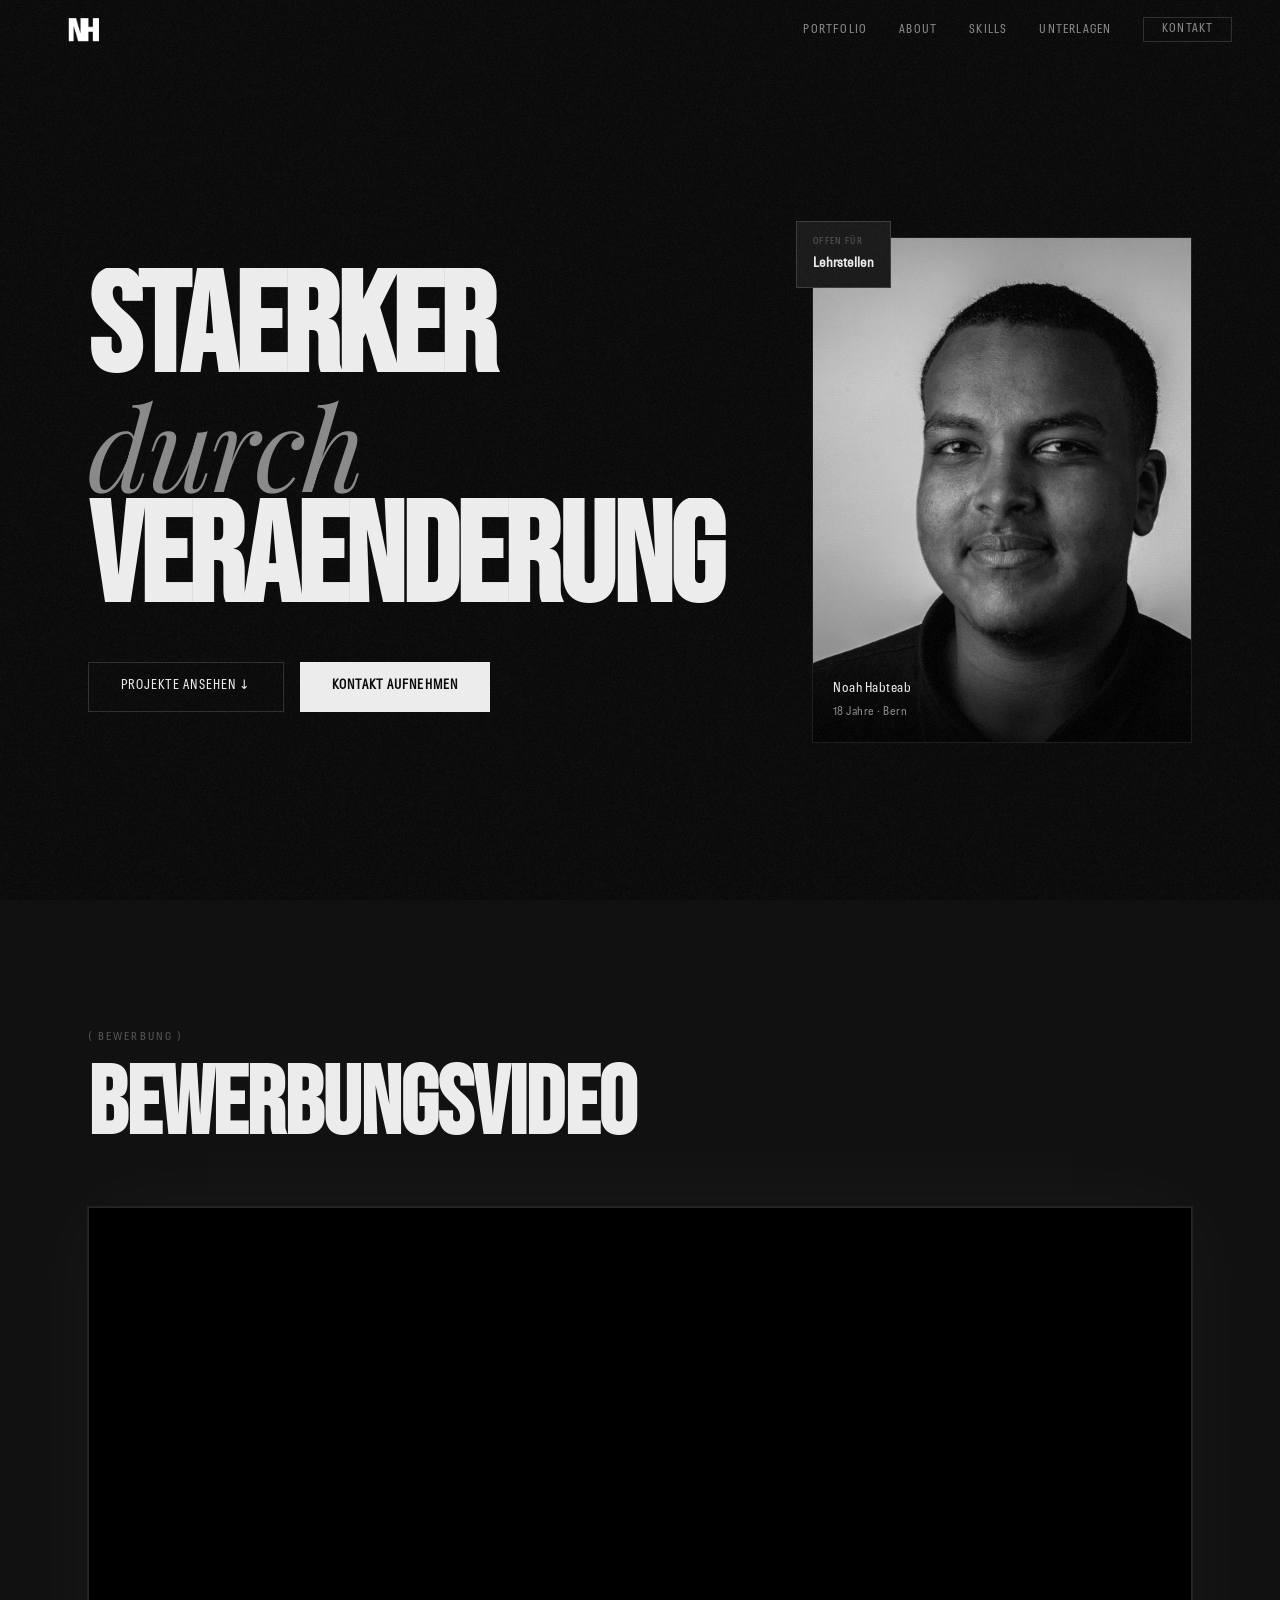
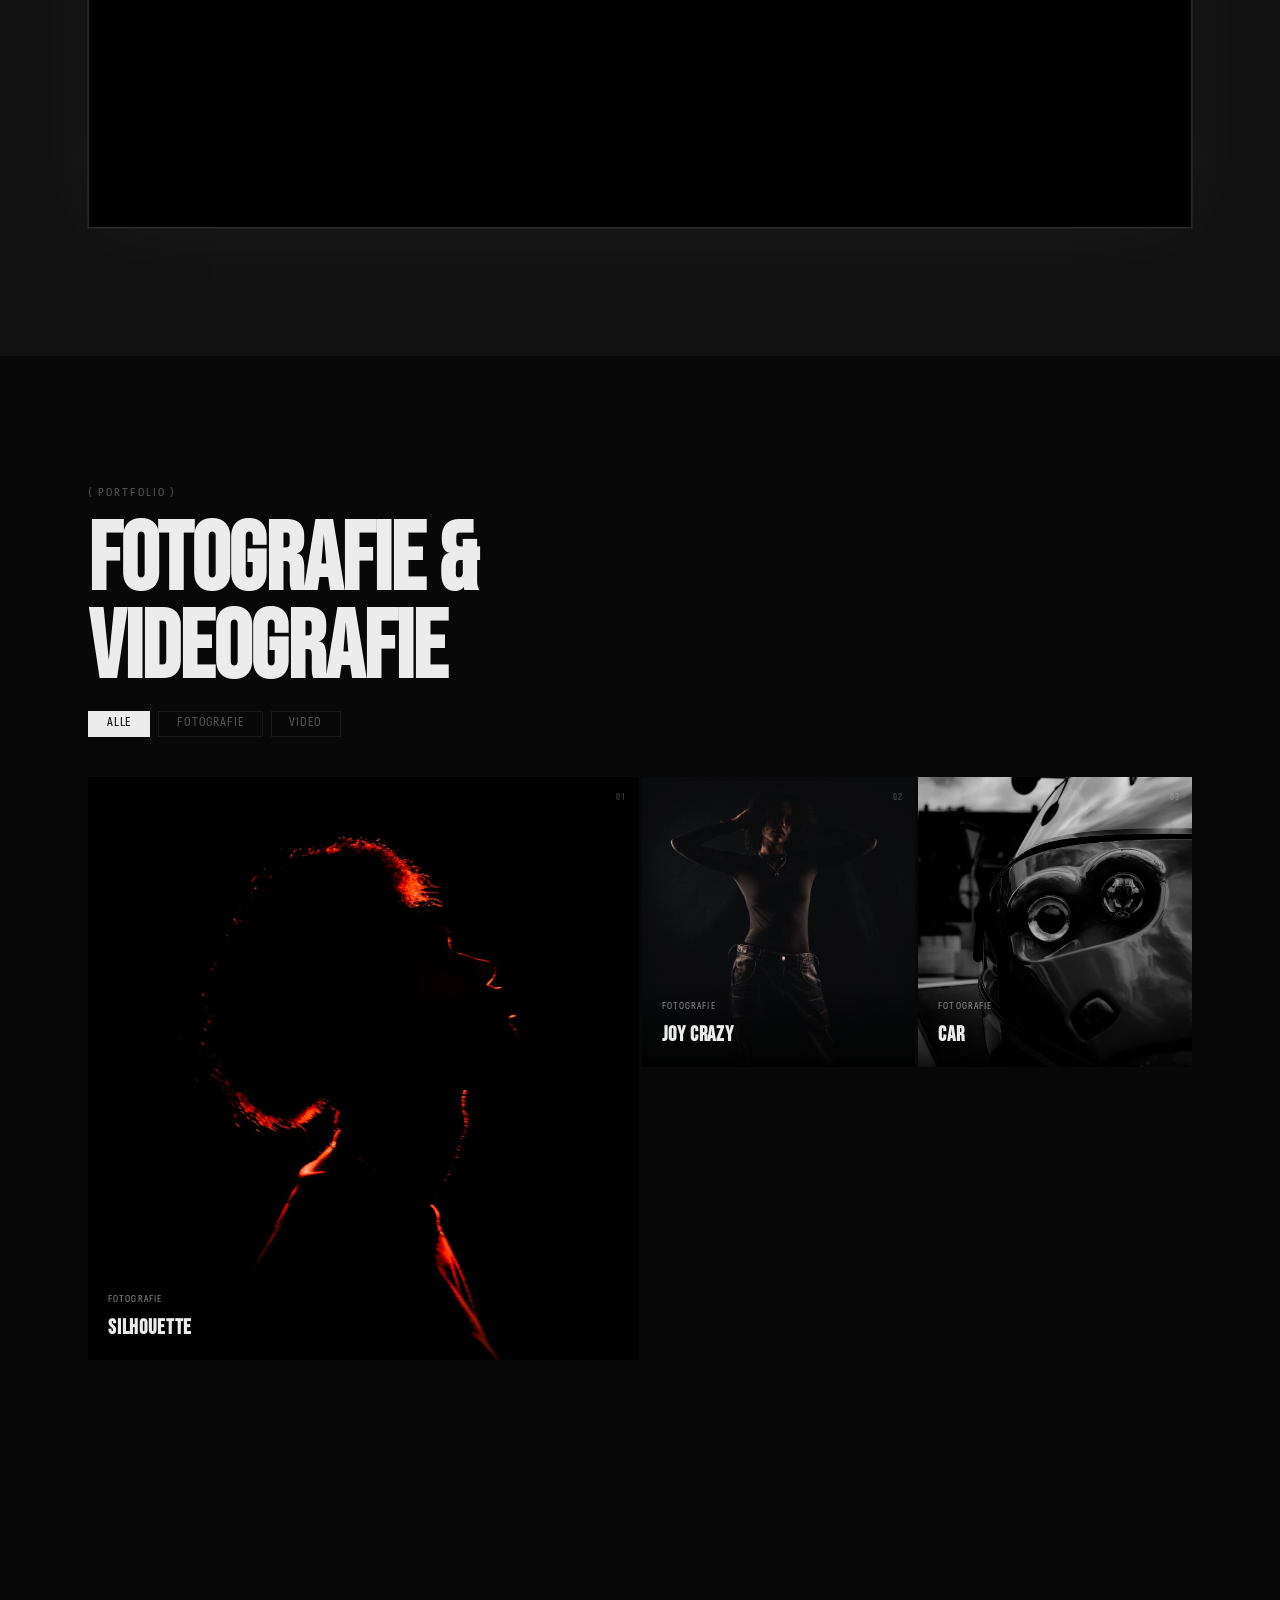
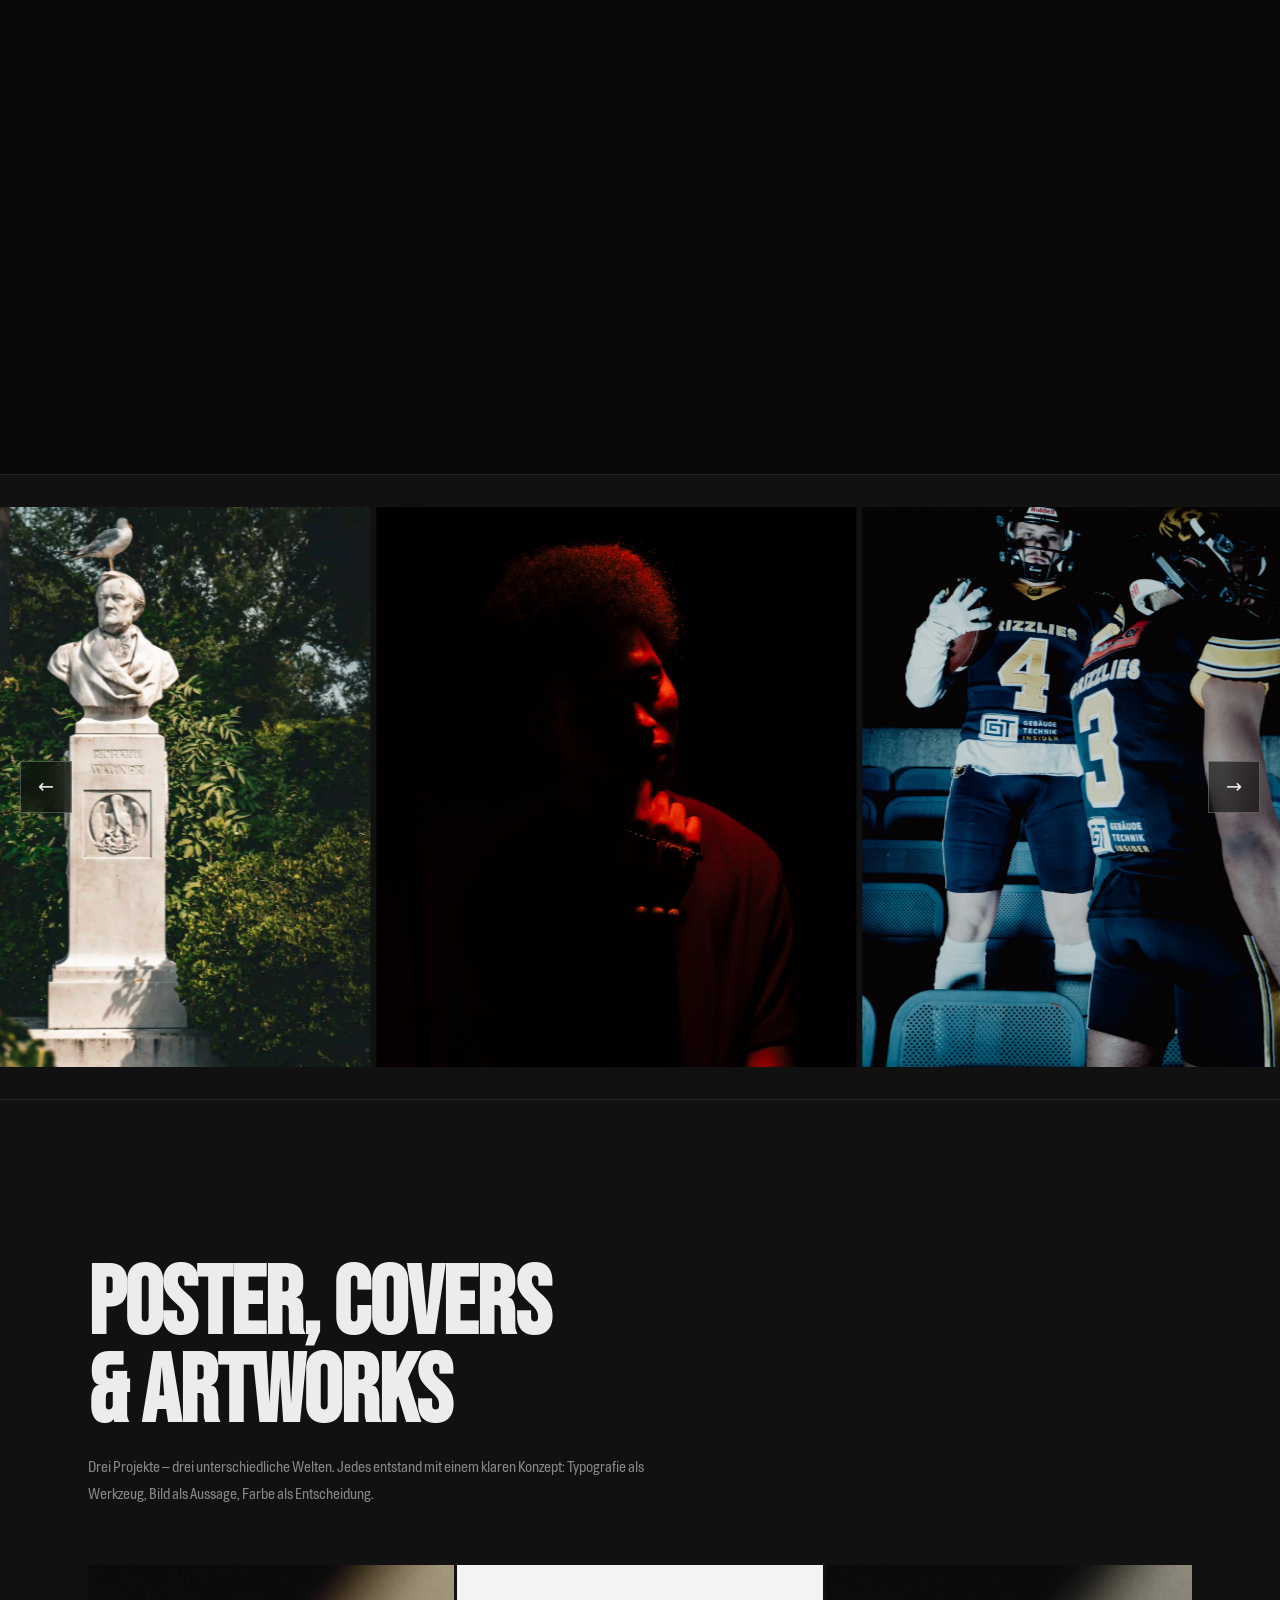
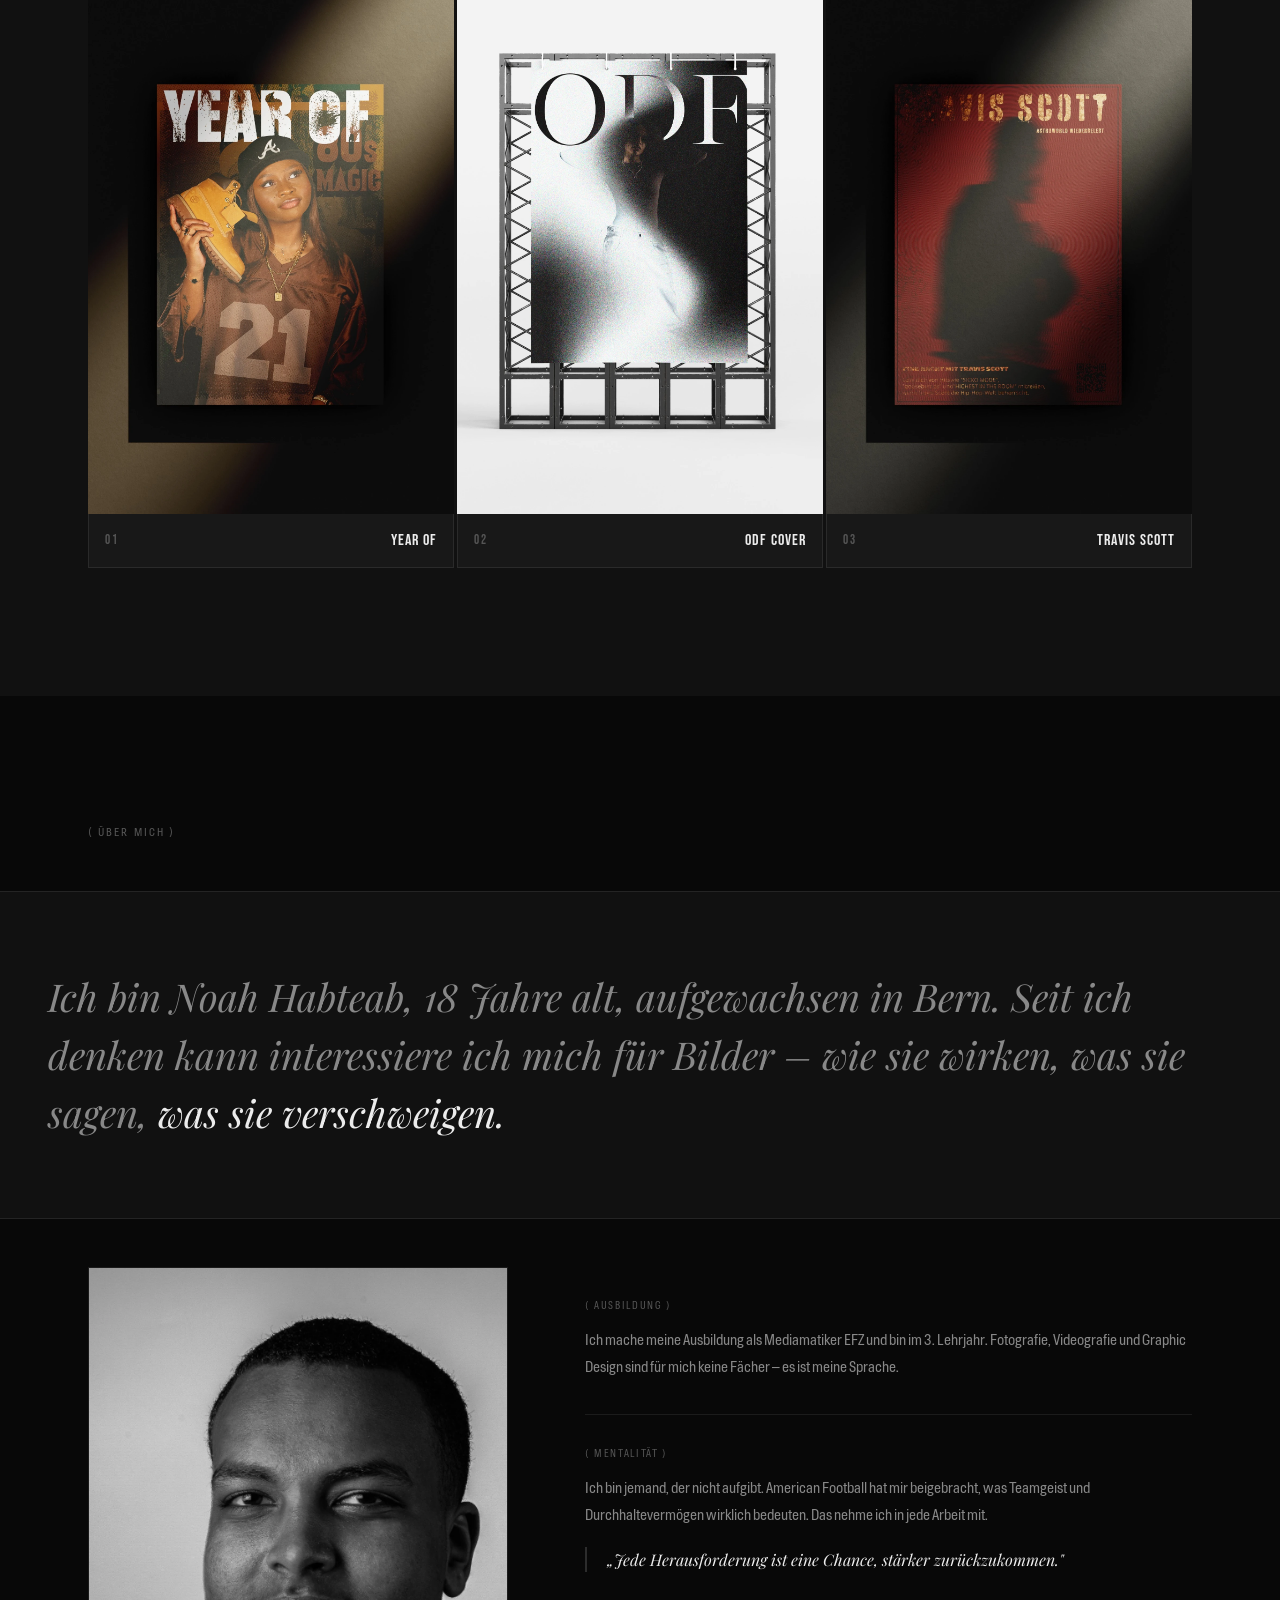
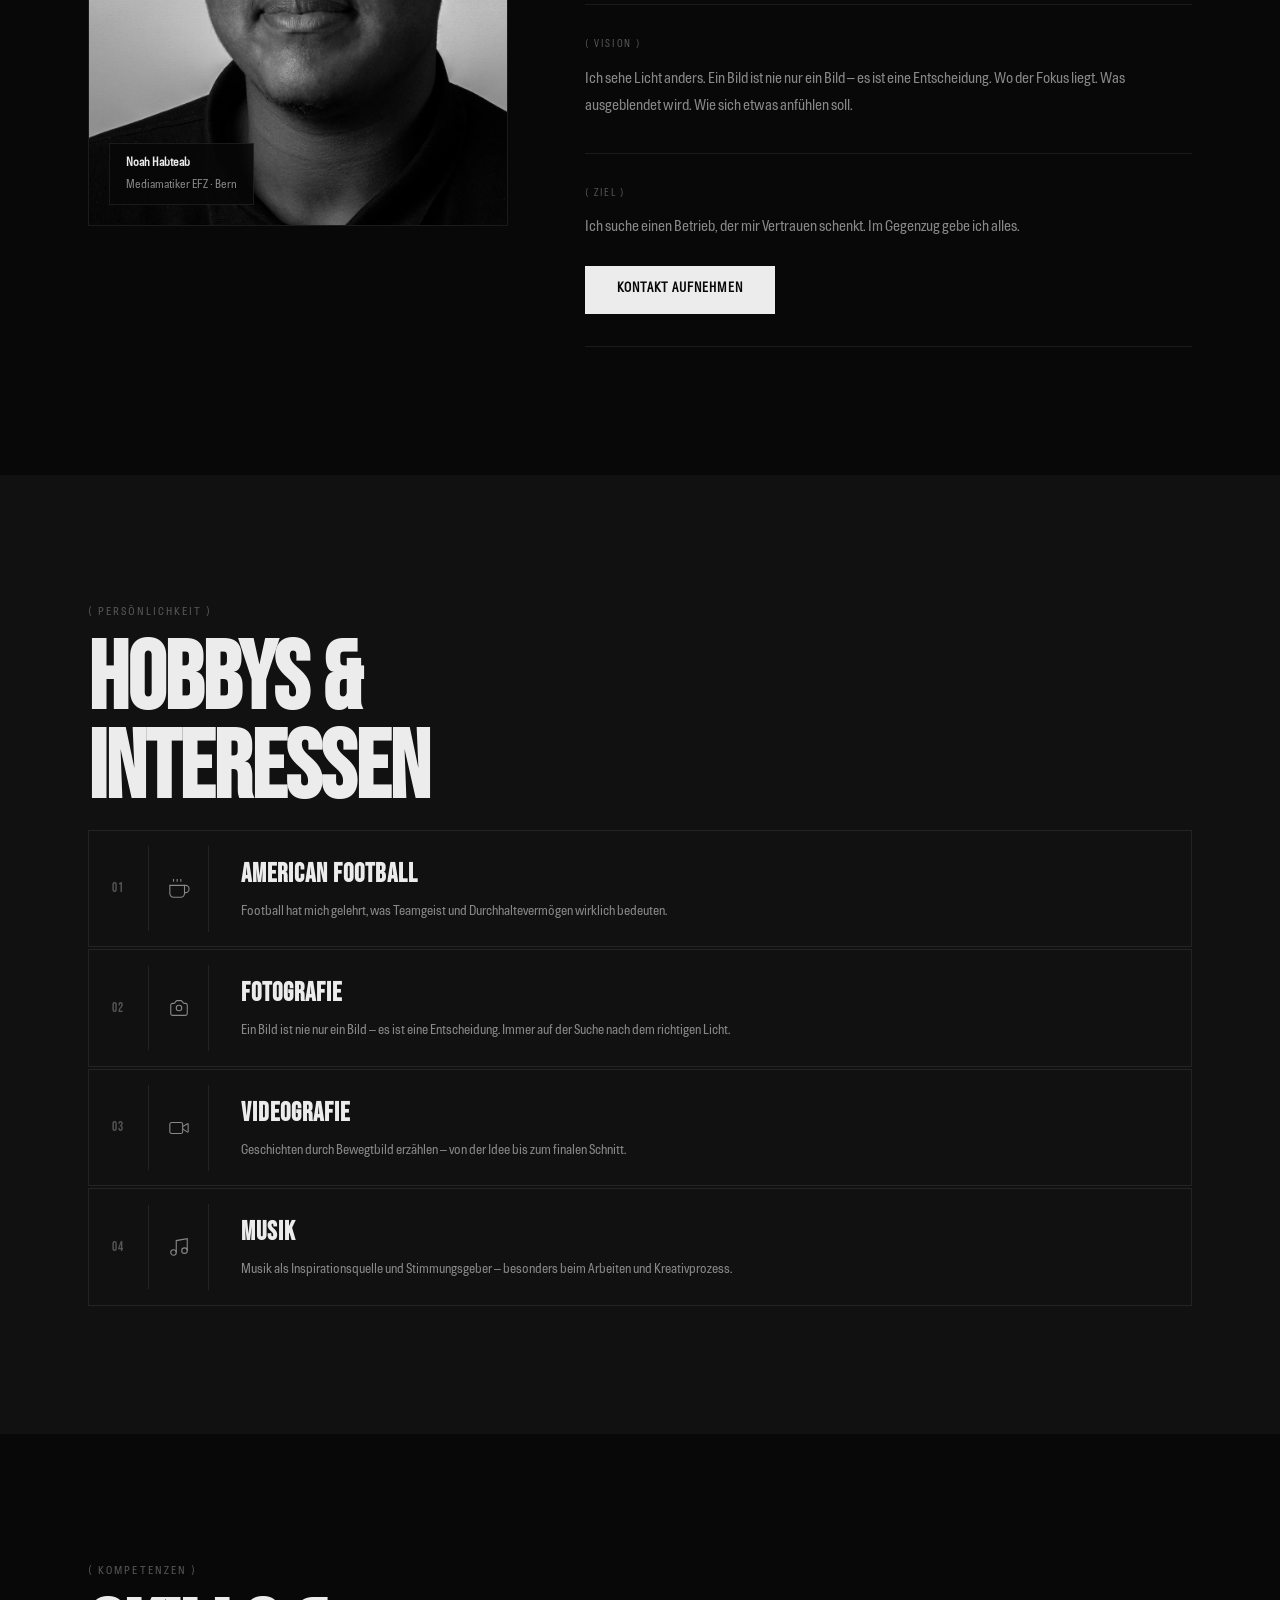
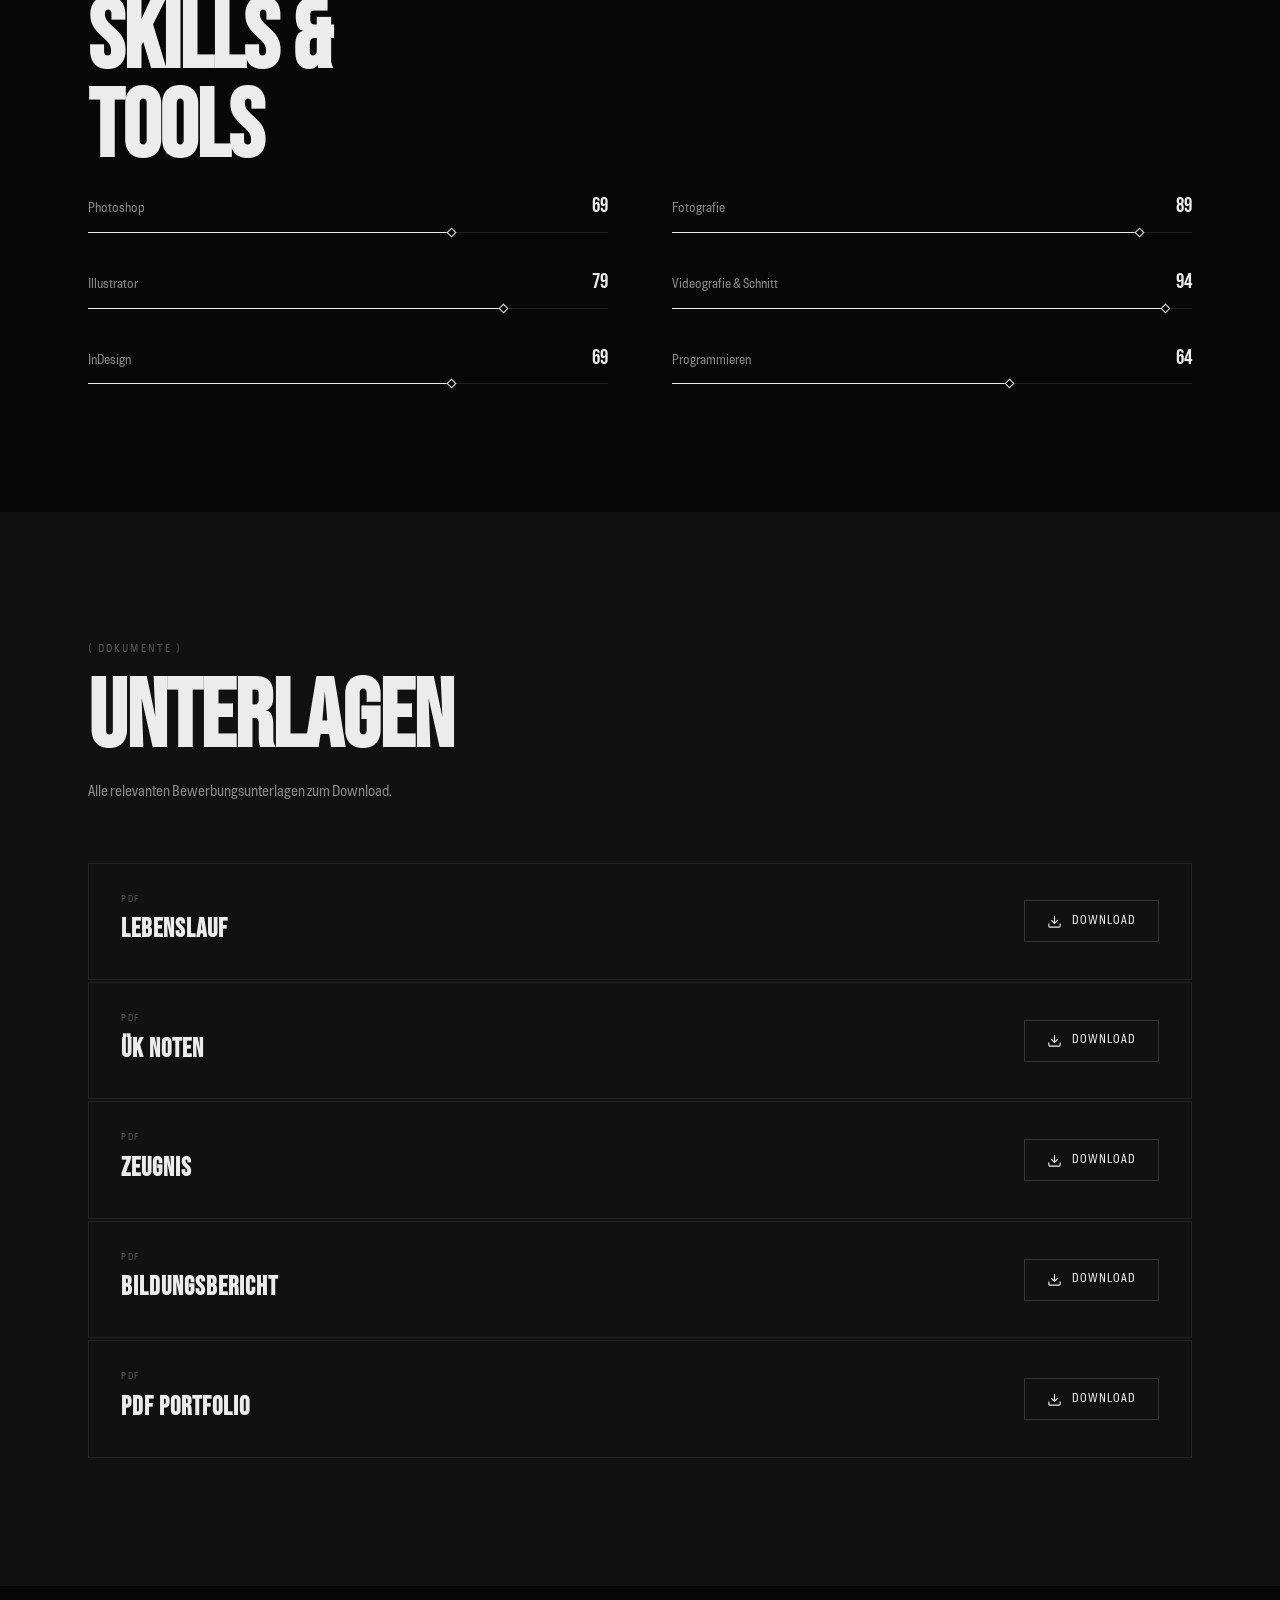
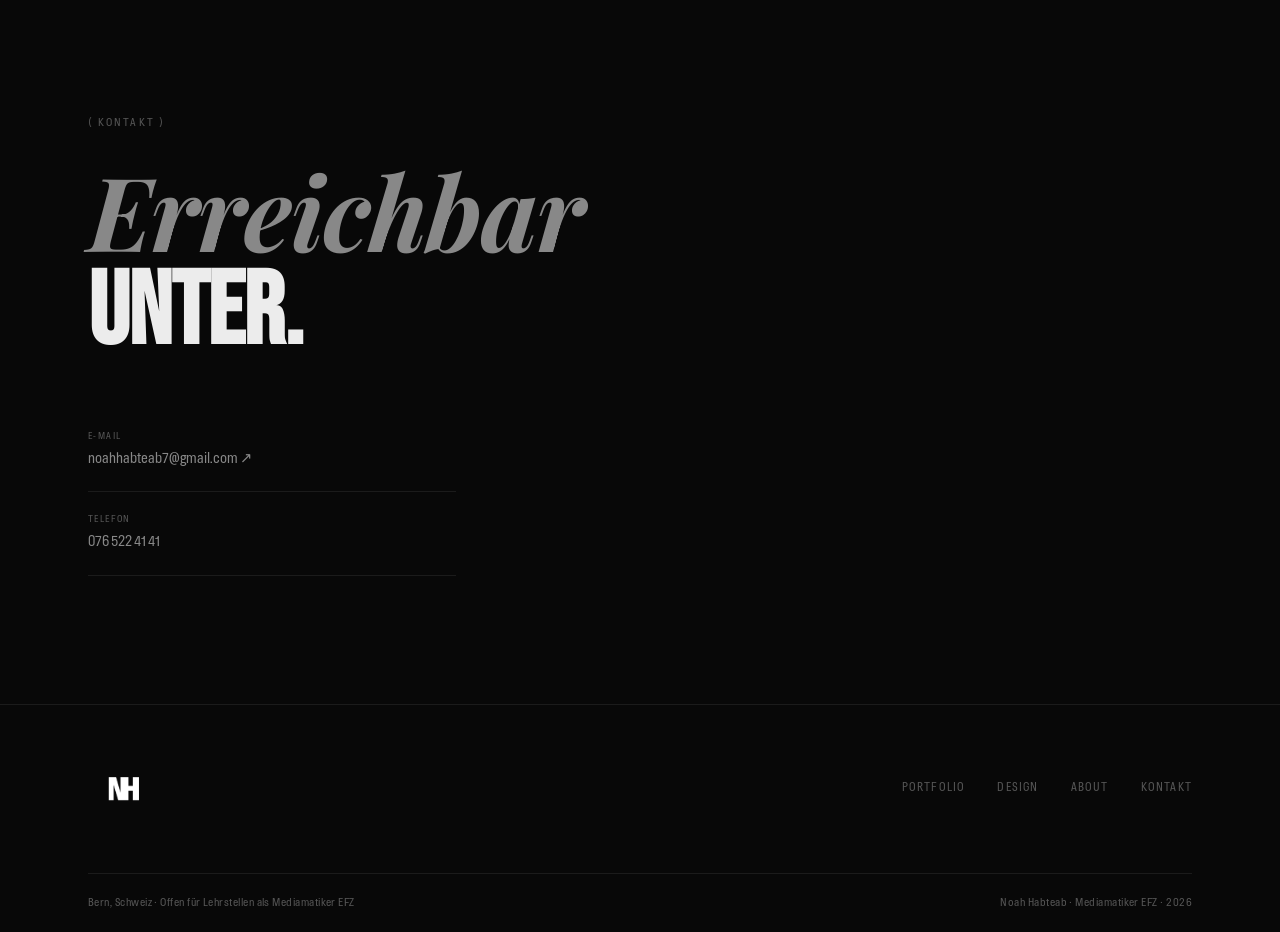
==== commit c2da1f94: "Add files via upload" ====
--- a/index.html
+++ b/index.html
@@ -5,11 +5,21 @@
   <meta charset="UTF-8" />
   <meta name="viewport" content="width=device-width, initial-scale=1.0" />
   <title>Noah Habteab — Mediamatiker EFZ</title>
+  <meta name="description" content="Portfolio und Bewerbungsunterlagen von Noah Habteab, Mediamatiker EFZ in Ausbildung aus Bern. Fotografie, Videografie und Graphic Design." />
+  <link rel="canonical" href="https://noah-habteab.ch" />
+
+  <!-- Open Graph -->
+  <meta property="og:type" content="website" />
+  <meta property="og:url" content="https://noah-habteab.ch" />
+  <meta property="og:title" content="Noah Habteab — Mediamatiker EFZ" />
+  <meta property="og:description" content="Portfolio und Bewerbungsunterlagen von Noah Habteab, Mediamatiker EFZ in Ausbildung aus Bern." />
+  <meta property="og:image" content="https://noah-habteab.ch/img/Portraet_Noah.webp" />
+
   <link rel="stylesheet" href="style.css" />
   <link rel="preconnect" href="https://fonts.googleapis.com" />
   <link rel="preconnect" href="https://fonts.gstatic.com" crossorigin />
   <link
-    href="https://fonts.googleapis.com/css2?family=Bebas+Neue&family=Playfair+Display:ital,wght@0,400;0,700;1,400;1,700&family=Inter:wght@300;400;500;600&display=swap"
+    href="https://fonts.googleapis.com/css2?family=Bebas+Neue&family=Playfair+Display:ital,wght@0,400;0,700;1,400;1,700&display=swap"
     rel="stylesheet" />
 </head>
 
@@ -35,6 +45,7 @@
     <div class="lb-inner">
       <img id="lb-img" src="" alt="" />
       <video id="lb-video" controls style="display:none;max-width:60vw;max-height:82vh;flex-shrink:0;"></video>
+      <iframe id="lb-iframe" src="" frameborder="0" allow="autoplay; encrypted-media" allowfullscreen style="display:none;"></iframe>
       <p class="lb-caption" id="lb-caption"></p>
       <p class="lb-desc" id="lb-desc"></p>
     </div>
@@ -113,6 +124,19 @@
   </section>
 
 
+  <!-- ===================== BEWERBUNGSVIDEO ===================== -->
+  <section id="bewerbungsvideo" class="section s-dark bv-section">
+    <div class="container">
+      <div class="sec-label rv">( Bewerbung )</div>
+      <h2 class="sec-title rv">Bewerbungsvideo</h2>
+    </div>
+    <div class="bv-player-wrap rv" style="--d:.22s">
+      <div class="bv-ratio">
+        <iframe src="https://www.youtube.com/embed/1E68z3HI1n0" frameborder="0" allow="accelerometer; autoplay; clipboard-write; encrypted-media; gyroscope; picture-in-picture" allowfullscreen></iframe>
+      </div>
+    </div>
+  </section>
+
   <!-- ===================== PORTFOLIO ===================== -->
   <section id="portfolio" class="section">
     <div class="container">
@@ -127,7 +151,7 @@
 
     <div class="mosaic-grid" id="port-grid">
 
-      <div class="mc mc-w6 mc-tall rv tilt" data-c="foto"
+      <div class="mc mc-w6 mc-tall rv tilt" data-c="foto" data-id="silhouette"
         data-desc="Manche Bilder entstehen, weil man ein Motiv findet. Dieses entstand, weil ich das Licht gefunden habe. Das Licht war das Thema, nicht das Motiv dahinter. Ich wollte zeigen, dass Licht keine Nebenrolle spielt, sondern selbst eine Aussage ist. Die Silhouette war das Werkzeug dafür: Form reduziert auf das Wesentliche, damit das Licht sprechen kann.">
         <div class="mc-img"><img src="img/Foto-Giulio_Silhuette.webp" alt="Silhouette" /></div>
         <div class="mc-over"><span class="mc-cat">Fotografie</span>
@@ -135,7 +159,7 @@
         </div>
         <span class="mc-num">01</span>
       </div>
-      <div class="mc rv tilt" data-c="foto" style="--d:.05s"
+      <div class="mc rv tilt" data-c="foto" data-id="joy-crazy" style="--d:.05s"
         data-desc="Inspiration kann überall sein, man muss sie nur erkennen und dann umsetzen. Ich habe dieses Shooting auf Instagram gesehen und wollte es selber umsetzen. Was mich daran fasziniert hat, war die Einfachheit dahinter, nur 2 Blitzlichter, keine aufwändige Bearbeitung. Die Kontraste entstanden allein durch die Position des Models. Das hat mir gezeigt, dass weniger oft mehr ist.">
         <div class="mc-img"><img src="img/Foto-Joy_Crazy.webp" alt="Joy Crazy" /></div>
         <div class="mc-over"><span class="mc-cat">Fotografie</span>
@@ -143,7 +167,7 @@
         </div>
         <span class="mc-num">02</span>
       </div>
-      <div class="mc rv tilt" data-c="foto" style="--d:.08s"
+      <div class="mc rv tilt" data-c="foto" data-id="car" style="--d:.08s"
         data-desc="Nicht jedes Motiv muss gesucht werden. Manchmal stellt es sich einfach vor dich hin. Das Fahrrad hat mich sofort angesprochen, wegen seiner Symmetrie. Es gibt Motive, die ihre eigene Komposition mitbringen. Man muss sie nur erkennen. Ich musste nichts arrangieren, nur den richtigen Winkel finden, der den Diagonalen gerecht wird. Das war die einzige Entscheidung.">
         <div class="mc-img"><img src="img/Foto-Car.webp" alt="Car" /></div>
         <div class="mc-over"><span class="mc-cat">Fotografie</span>
@@ -151,10 +175,10 @@
         </div>
         <span class="mc-num">03</span>
       </div>
-      <div class="mc rv tilt" data-c="video" data-video="Videos/Short_film.mp4" style="--d:.06s"
+      <div class="mc rv tilt" data-c="video" data-id="short-film" data-youtube="_mA1FNUbbEI" data-aspect="9/16" style="--d:.06s"
         data-desc="Ein Bild sagt mehr als tausend Worte. Aber eine Geschichte sagt mehr als ein Bild. Dieser Kurzfilm entstand, um das Storytelling zu üben. Weil ich überzeugt bin, dass Storytelling das Wichtigste in der visuellen Kunst ist, nicht die Technik. Ich habe die Perspektive gezielt eingesetzt, um Bild und Geschichte zu einem zu machen. Jede Einstellung war eine bewusste Entscheidung darüber, was der Zuschauer sehen soll, und was nicht.">
         <div class="mc-img">
-          <video autoplay muted loop playsinline src="Videos/Short_film.mp4"></video>
+          <img src="img/Thumbnail_Kurz-Film.png" alt="Short Film" />
           <div class="mc-play"><svg viewBox="0 0 24 24" fill="currentColor">
               <polygon points="6,3 20,12 6,21" />
             </svg></div>
@@ -164,7 +188,7 @@
         </div>
         <span class="mc-num">04</span>
       </div>
-      <div class="mc rv tilt" data-c="foto" style="--d:.1s"
+      <div class="mc rv tilt" data-c="foto" data-id="bruecke" style="--d:.1s"
         data-desc="Gute Bilder warten nicht auf den perfekten Moment, sie sind da, wenn man bereit ist. Ein Ferienbild, aber keine zufällige Aufnahme. Die Führungslinie der Brücke war bereits da, perfekt. Ich musste nur den Standpunkt finden, der ihr gerecht wird, und den Auslöser drücken. Manchmal ist das die eigentliche Arbeit: das Offensichtliche zu sehen, bevor es jemand anderes tut.">
         <div class="mc-img"><img src="img/Foto-bruecke.webp" alt="Brücke" /></div>
         <div class="mc-over"><span class="mc-cat">Fotografie</span>
@@ -172,7 +196,7 @@
         </div>
         <span class="mc-num">05</span>
       </div>
-      <div class="mc mc-w4 rv tilt" data-c="foto" style="--d:.04s"
+      <div class="mc mc-w4 rv tilt" data-c="foto" data-id="parfum" style="--d:.04s"
         data-desc="Wie erzählt man die Geschichte eines Objekts? Das war ein Schulprojekt über Produktfotografie. Ich habe mich bewusst gegen das klassische Produktbild entschieden und den Lifestyle-Ansatz gewählt. Weil ein Produkt allein keine Geschichte erzählt. Der Vibe, die Atmosphäre rund ums Objekt, das ist genauso Teil des Bildes wie das Produkt selbst.">
         <div class="mc-img"><img src="img/Foto-Parfuem.webp" alt="Parfum" /></div>
         <div class="mc-over"><span class="mc-cat">Fotografie</span>
@@ -180,20 +204,21 @@
         </div>
         <span class="mc-num">06</span>
       </div>
-      <div class="mc mc-w4 rv tilt" data-c="video" data-video="Videos/Eritrea_Recap.mp4" style="--d:.07s"
+      <div class="mc mc-w4 rv tilt" data-c="video" data-id="eritrea-tour" data-yt-url="https://youtu.be/agjLJVQoxNE" style="--d:.07s"
         data-desc="Manche Orte spricht man nicht einfach an, man kehrt zu ihnen zurück. Das war in den Ferien, als wir in die Heimat gereist sind. Alles per Hand, ohne Stativ, ohne zusätzliche Ausrüstung. Den Vintage-Look habe ich in der Bearbeitung hinzugefügt, nicht als Filter, sondern weil er zur Stimmung des Landes gepasst hat. Das Schwierigste war, dass Kameras dort nicht gern gesehen werden. Diese Einschränkung war Teil des Werks, und hat es ehrlicher gemacht.">
         <div class="mc-img">
-          <video autoplay muted loop playsinline src="Videos/Eritrea_Recap.mp4"></video>
+          <img src="img/Thumbnail-Eritrea.png" alt="Eritrea Tour" />
           <div class="mc-play"><svg viewBox="0 0 24 24" fill="currentColor">
               <polygon points="6,3 20,12 6,21" />
             </svg></div>
         </div>
         <div class="mc-over"><span class="mc-cat">Videografie</span>
-          <h3>Eritrea Recap</h3>
+          <h3>Eritrea Tour</h3>
+          <span class="mc-yt-hint">Auf YouTube ansehen ↗</span>
         </div>
         <span class="mc-num">07</span>
       </div>
-      <div class="mc mc-w4 rv tilt" data-c="foto" style="--d:.11s"
+      <div class="mc mc-w4 rv tilt" data-c="foto" data-id="mirav" style="--d:.11s"
         data-desc="Jeder hat ein Bild, das alles verändert hat. Das war in meinem 1. Lehrjahr, beim Üben von Portraitfotografie. Davor dachte ich, Fotografieren sei simpel. Dieses Shooting hat das geändert. Ich habe gemerkt, dass hinter jedem guten Bild eine Entscheidung steckt, über Licht, Abstand, Blick. Dass Fotografie Absicht braucht, keinen Zufall.">
         <div class="mc-img"><img src="img/Foto-Mirav.webp" alt="Mirav" /></div>
         <div class="mc-over"><span class="mc-cat">Fotografie</span>
@@ -201,7 +226,7 @@
         </div>
         <span class="mc-num">08</span>
       </div>
-      <div class="mc rv tilt" data-c="foto" style="--d:.03s"
+      <div class="mc rv tilt" data-c="foto" data-id="ale-cartier-fans" style="--d:.03s"
         data-desc="Ein Konzert zu fotografieren heisst, im Chaos eine Ordnung zu finden. Das war ein Konzert eines Kollegen, bei dem ich fotografiert habe. Ich wollte eine neue Herausforderung. Ein Konzert ist Chaos: viele Menschen, viel Bewegung, kein klares Motiv. Die Idee war, durch die Menge einen bewussten Tunnel zu schaffen, der das Auge zwingend zum Künstler führt. Ordnung im Chaos.">
         <div class="mc-img"><img src="img/Foto-Ale_Cartier_Fans.webp" alt="Ale Cartier Fans" /></div>
         <div class="mc-over"><span class="mc-cat">Fotografie</span>
@@ -209,7 +234,7 @@
         </div>
         <span class="mc-num">09</span>
       </div>
-      <div class="mc mc-w5 rv tilt" data-c="foto" style="--d:.09s"
+      <div class="mc mc-w5 rv tilt" data-c="foto" data-id="abel" style="--d:.09s"
         data-desc="Manchmal ist die stärkste Entscheidung, etwas wegzulassen. Ein Licht. Bewusst. Ich wollte nicht mehr, weil mehr das Ziel verfehlt hätte. Der Hell-Dunkel-Kontrast entsteht nicht trotz eines einzigen Lichts, sondern genau deshalb. Schatten ist keine Abwesenheit von Licht. Schatten ist eine Entscheidung.">
         <div class="mc-img"><img src="img/Foto-Abel.webp" alt="Abel" /></div>
         <div class="mc-over"><span class="mc-cat">Fotografie</span>
@@ -217,7 +242,7 @@
         </div>
         <span class="mc-num">10</span>
       </div>
-      <div class="mc mc-w2 rv tilt" data-c="foto" style="--d:.12s"
+      <div class="mc mc-w2 rv tilt" data-c="foto" data-id="girl-glass" style="--d:.12s"
         data-desc="Wenn ein Kunde kommt, bringt er eine Idee. Was ich mitbringe, ist der Blick. Eine echte Produktfotografie für eine stylische Brille. Ich habe den Wunsch des Kunden ausgeführt und dabei trotzdem meinen eigenen Blick eingebracht. Mit der Bearbeitung habe ich einen Vibe eingefangen, der über das reine Produktbild hinausgeht. Der Kunde war sehr zufrieden. Das war die Bestätigung.">
         <div class="mc-img"><img src="img/Foto-Girl_Glass.webp" alt="Girl Glass" /></div>
         <div class="mc-over"><span class="mc-cat">Fotografie</span>
@@ -225,7 +250,7 @@
         </div>
         <span class="mc-num">11</span>
       </div>
-      <div class="mc mc-w2 rv tilt" data-c="foto" style="--d:.14s"
+      <div class="mc mc-w2 rv tilt" data-c="foto" data-id="bottom" style="--d:.14s"
         data-desc="Nicht jedes Bild zeigt, was es zeigt. Kopfhörer verbinde ich mit Musik, und Musik schafft einen eigenen Raum. Ich wollte diesen Raum sichtbar machen. Eine Stimmung kreieren, die ruhig ist, fokussiert, eine Oase. Das Bild sollte nicht zeigen, wie Kopfhörer aussehen, sondern wie sie sich anfühlen.">
         <div class="mc-img"><img src="img/Foto-Bottom.webp" alt="Bottom" /></div>
         <div class="mc-over"><span class="mc-cat">Fotografie</span>
@@ -280,7 +305,7 @@
 
       <div class="dsgn-cards">
 
-        <div class="dsgn-card rv tilt" style="--d:.05s"
+        <div class="dsgn-card rv tilt" data-id="year-of" style="--d:.05s"
           data-desc="Ein Bild kann eine Geschichte erzählen. Ein Poster muss mehr tun, es muss eine Welt schaffen. Das Bild allein hätte gereicht, aber ich wollte mehr daraus machen. In der Bearbeitung habe ich den 2000s-Vibe weiter ausgearbeitet und das Alter auf dem Shirt hinzugefügt. Nicht als Dekoration, sondern als Detail, das die Geschichte vervollständigt. Typografie als Teil des Bildes.">
           <div class="dc-vis">
             <img src="img/Year_of_Poster.webp" alt="Year Of Poster" />
@@ -291,7 +316,7 @@
           </div>
         </div>
 
-        <div class="dsgn-card rv tilt" style="--d:.1s"
+        <div class="dsgn-card rv tilt" data-id="odf-cover" style="--d:.1s"
           data-desc="Ein Cover ist die erste Begegnung, und erste Begegnungen entscheiden alles. Dieses Cover wollte ich als Magazin-Cover gestalten. Ein Magazin-Cover hat eine klare Aufgabe: Es muss sofort wirken. Ich habe mich für einen minimalistischen Ansatz entschieden, weil das Bild selber stark genug ist. Jedes zusätzliche Element hätte davon abgelenkt. Weniger war die richtige Entscheidung.">
           <div class="dc-vis">
             <img src="img/odf_cover_Poster.webp" alt="ODF Cover Poster" />
@@ -302,7 +327,7 @@
           </div>
         </div>
 
-        <div class="dsgn-card rv tilt" style="--d:.15s"
+        <div class="dsgn-card rv tilt" data-id="travis-scott" style="--d:.15s"
           data-desc="Die härteste Aufgabe ist die, die man sich selbst stellt. Dieses Poster habe ich mir selber als Herausforderung gestellt. Kein Auftrag, kein Briefing, nur die Frage, ob ich ein Event-Poster gestalten kann, das wirklich funktioniert. Eines, das auf den ersten Blick alles kommuniziert. Die Herausforderung war nicht die Technik, sondern die Entscheidung: Was bleibt drin, was fällt raus. Das Ergebnis war meine Antwort.">
           <div class="dc-vis">
             <img src="img/Travis_Scott_Poster.webp" alt="Travis Scott Poster" />
@@ -583,6 +608,20 @@
             Download
           </a>
         </div>
+        <div class="doc rv" style="--d:.25s">
+          <div class="doc-l">
+            <span class="doc-type">PDF</span>
+            <h3>PDF Portfolio</h3>
+          </div>
+          <a href="Dokumente/PDF_Portfolio.pdf" download class="doc-btn magnetic" aria-label="Download">
+            <svg viewBox="0 0 24 24" fill="none" stroke="currentColor" stroke-width="1.8">
+              <path d="M21 15v4a2 2 0 0 1-2 2H5a2 2 0 0 1-2-2v-4" />
+              <polyline points="7 10 12 15 17 10" />
+              <line x1="12" y1="15" x2="12" y2="3" />
+            </svg>
+            Download
+          </a>
+        </div>
       </div>
     </div>
   </section>
--- a/style.css
+++ b/style.css
@@ -1,3 +1,14 @@
+/* ============================================================
+   FONTS — Hill by Playtype
+   ============================================================ */
+@font-face {
+  font-family: 'Hill';
+  src: url('Fonts/Hill Playtype.otf') format('opentype');
+  font-weight: 400;
+  font-style: normal;
+  font-display: swap;
+}
+
 /* ============================================================
    RESET & BASE
    ============================================================ */
@@ -16,7 +27,7 @@
   --red:      #d63a2f;
   --font-d:   'Bebas Neue', 'Arial Narrow', sans-serif;
   --font-s:   'Playfair Display', Georgia, serif;
-  --font-b:   'Inter', system-ui, sans-serif;
+  --font-b:   'Hill', system-ui, sans-serif;
   --ease:     cubic-bezier(.25,.46,.45,.94);
   --ease-o:   cubic-bezier(.16,1,.3,1);
 }
@@ -303,6 +314,31 @@
 }
 @keyframes barSlide { 0%{transform:translateX(-100%);} 100%{transform:translateX(200%);} }
 
+/* Hero video teaser */
+/* ============================================================
+   BEWERBUNGSVIDEO SECTION
+   ============================================================ */
+.bv-section { }
+.bv-player-wrap {
+  max-width: 1200px;
+  margin: 3.5rem auto 0;
+  padding: 0 clamp(1.5rem, 5vw, 3rem);
+}
+.bv-ratio {
+  position: relative;
+  width: 100%;
+  aspect-ratio: 16 / 9;
+  border: 1px solid var(--border-2);
+  background: #000;
+  box-shadow: 0 0 80px rgba(255,255,255,.04), 0 0 0 1px rgba(255,255,255,.06);
+}
+.bv-ratio iframe {
+  position: absolute;
+  inset: 0;
+  width: 100%;
+  height: 100%;
+}
+
 /* ============================================================
    STATS BAR
    ============================================================ */
@@ -416,6 +452,7 @@
   color: var(--gray); display: block; margin-bottom: .2rem;
 }
 .mc-over h3 { font-family: var(--font-d); font-size: 1.3rem; letter-spacing: .04em; }
+.mc-yt-hint { font-size: .72rem; color: rgba(255,255,255,.6); letter-spacing: .06em; margin-top: .35rem; display: block; }
 .mc-num {
   position: absolute; top: .75rem; right: .75rem;
   font-family: var(--font-d); font-size: .65rem; letter-spacing: .1em;
@@ -896,6 +933,14 @@
 }
 .lightbox.open .lb-inner img { transform: scale(1); }
 
+#lb-iframe {
+  flex-shrink: 0;
+  max-width: 60vw; max-height: 82vh;
+  aspect-ratio: 16 / 9;
+  width: 60vw;
+  border: none;
+}
+
 .lb-caption { display: none; }
 .lb-desc {
   flex-shrink: 0; width: 280px;
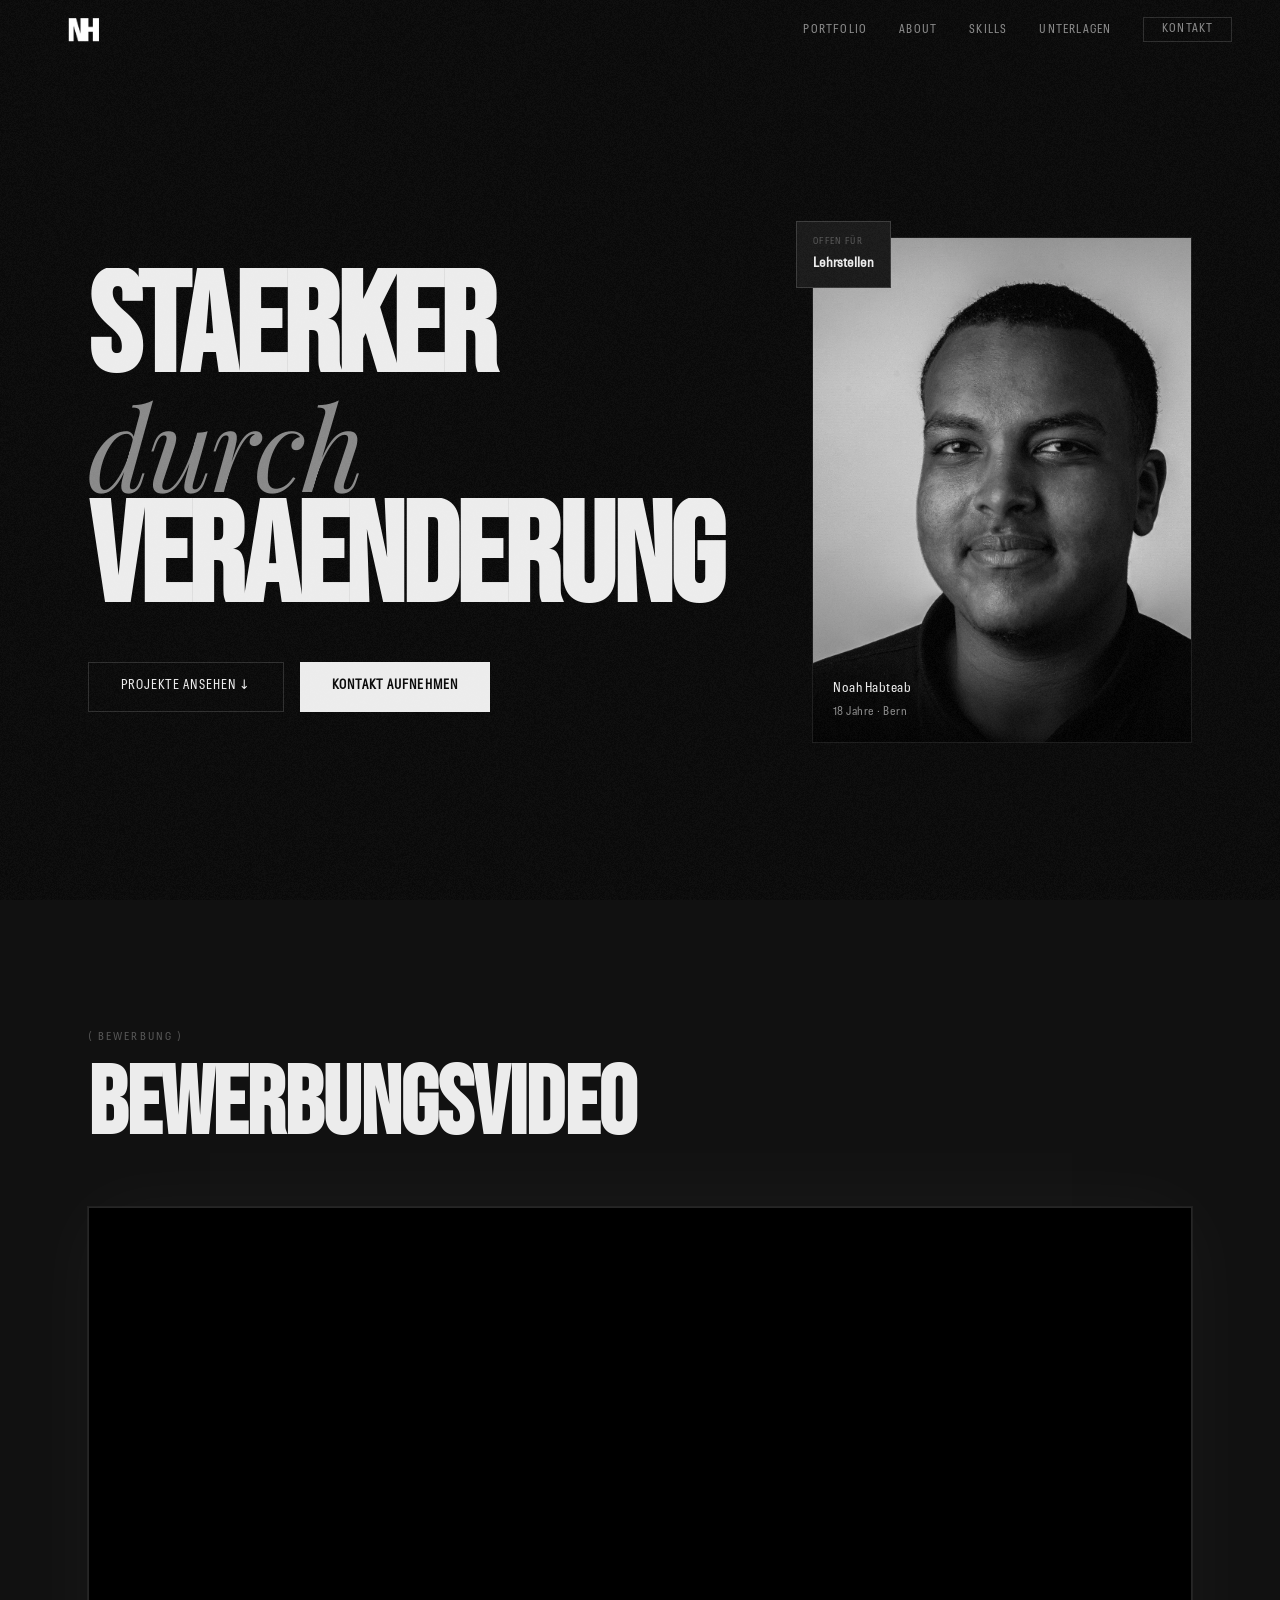
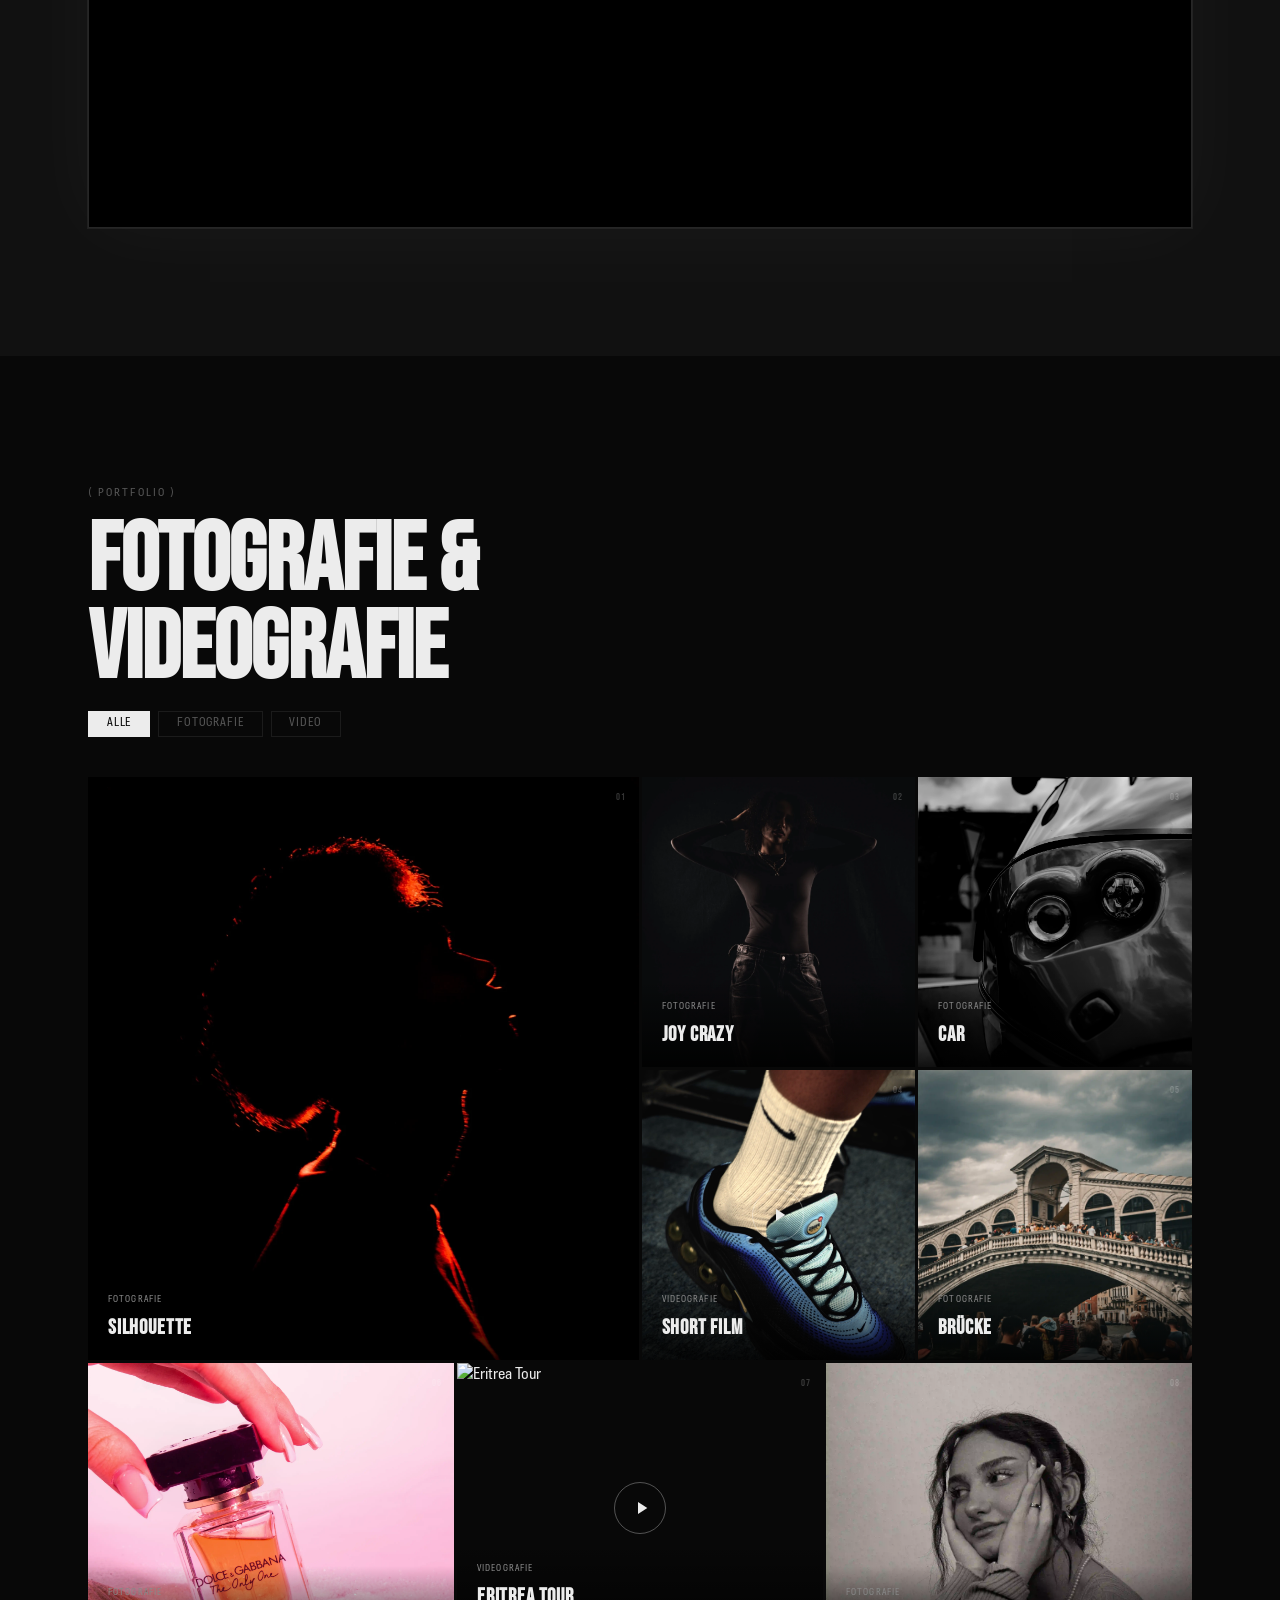
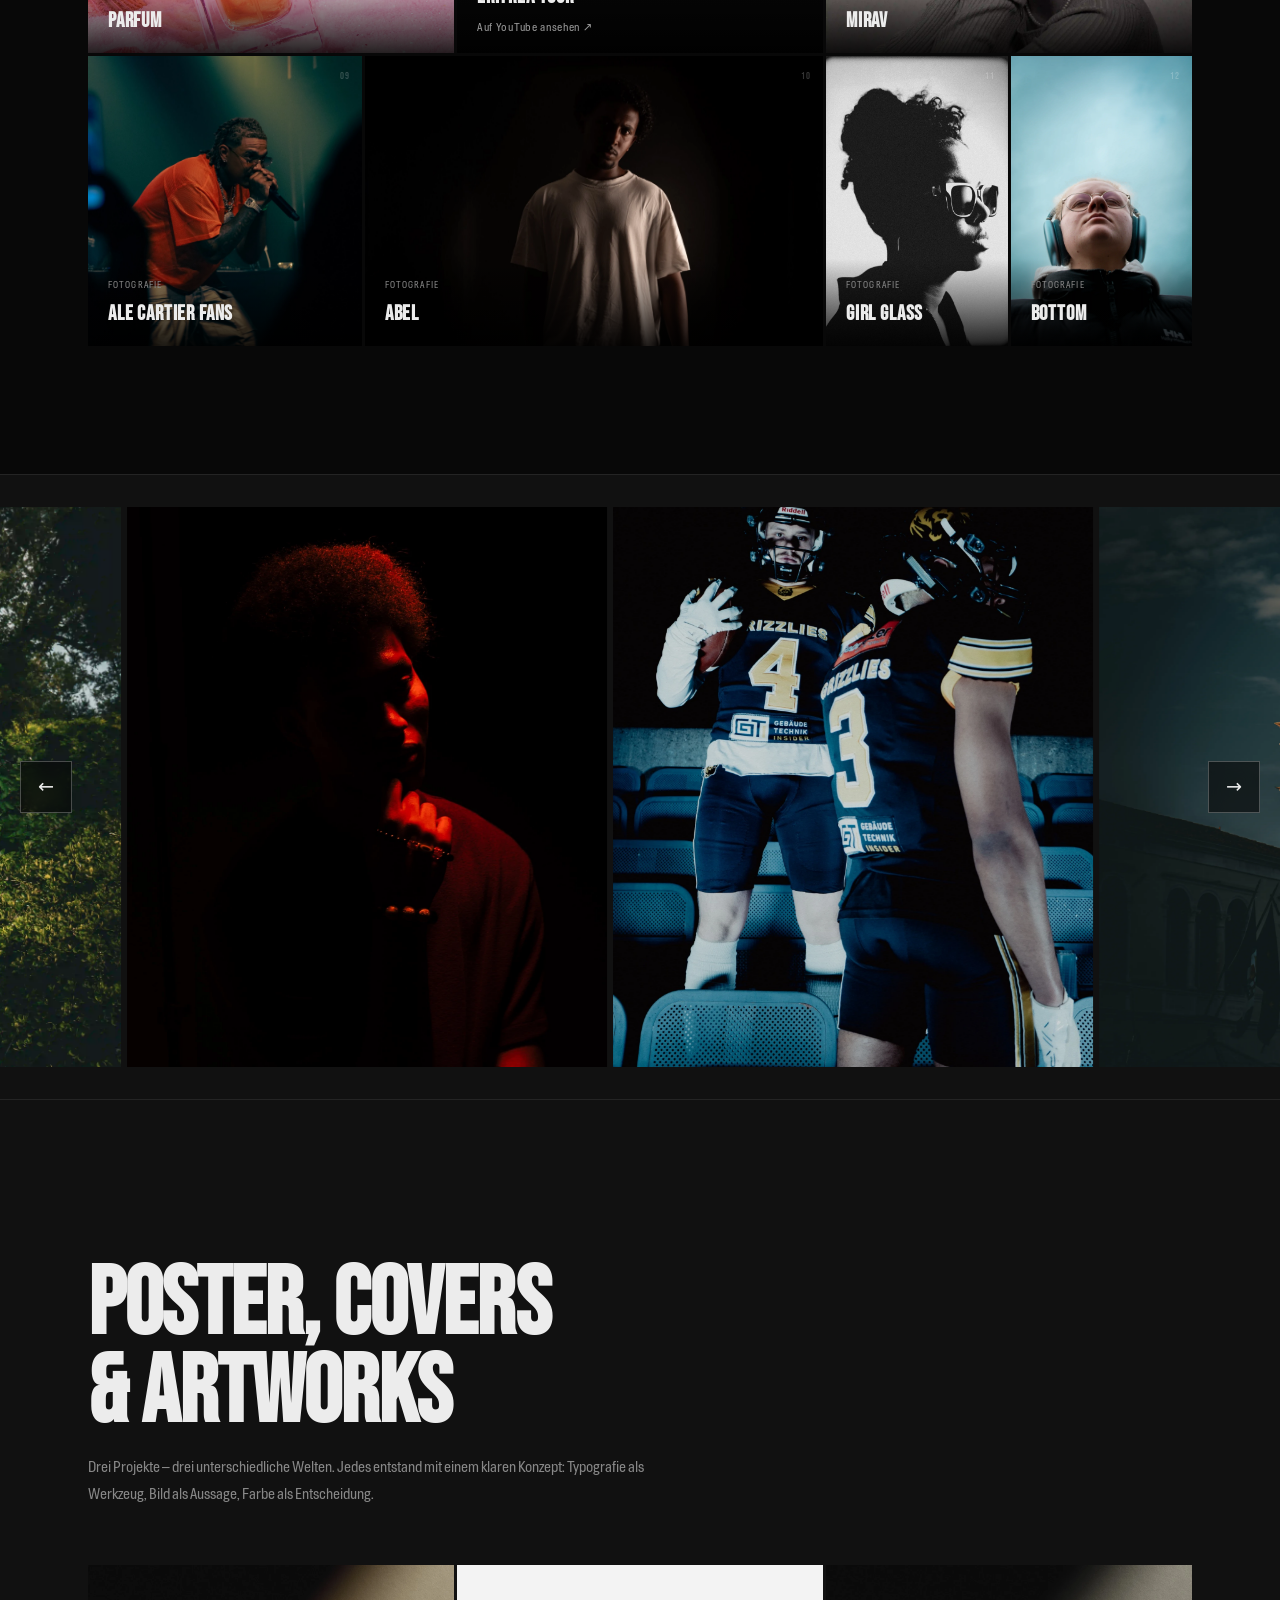
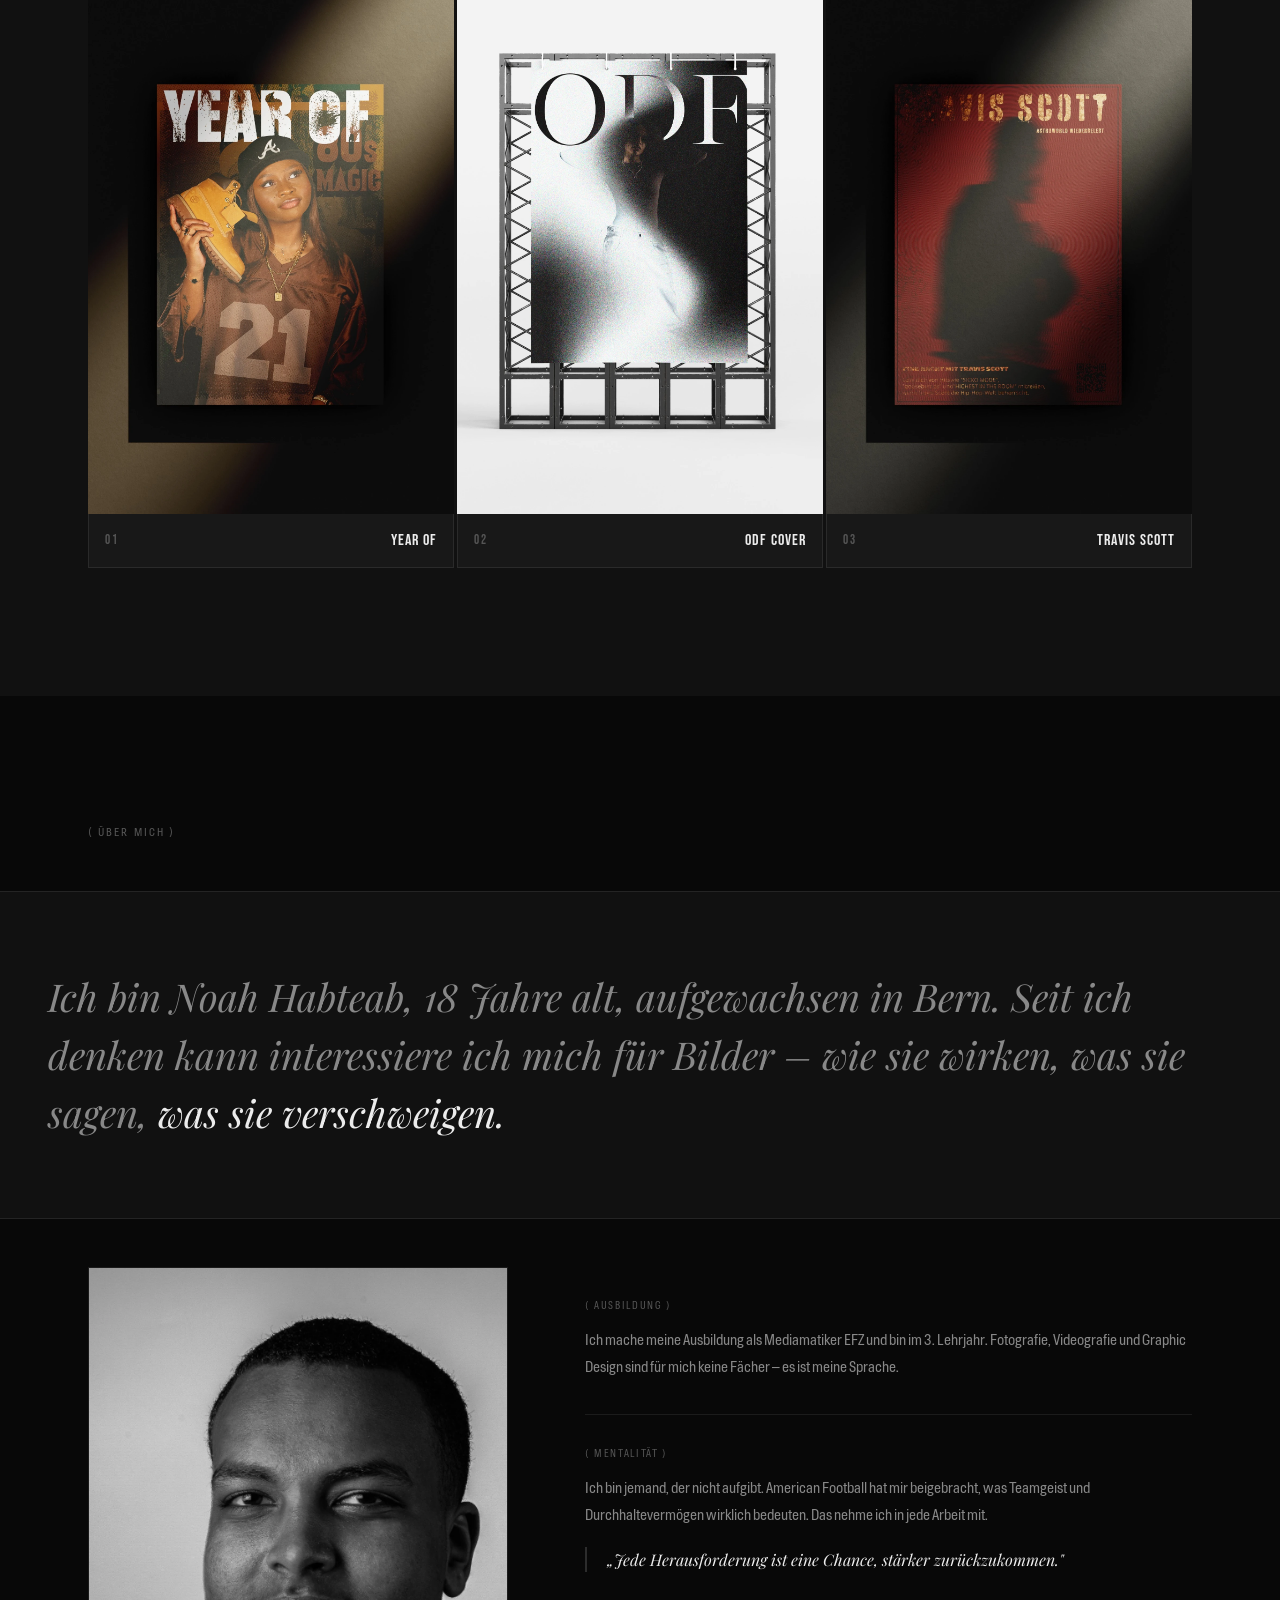
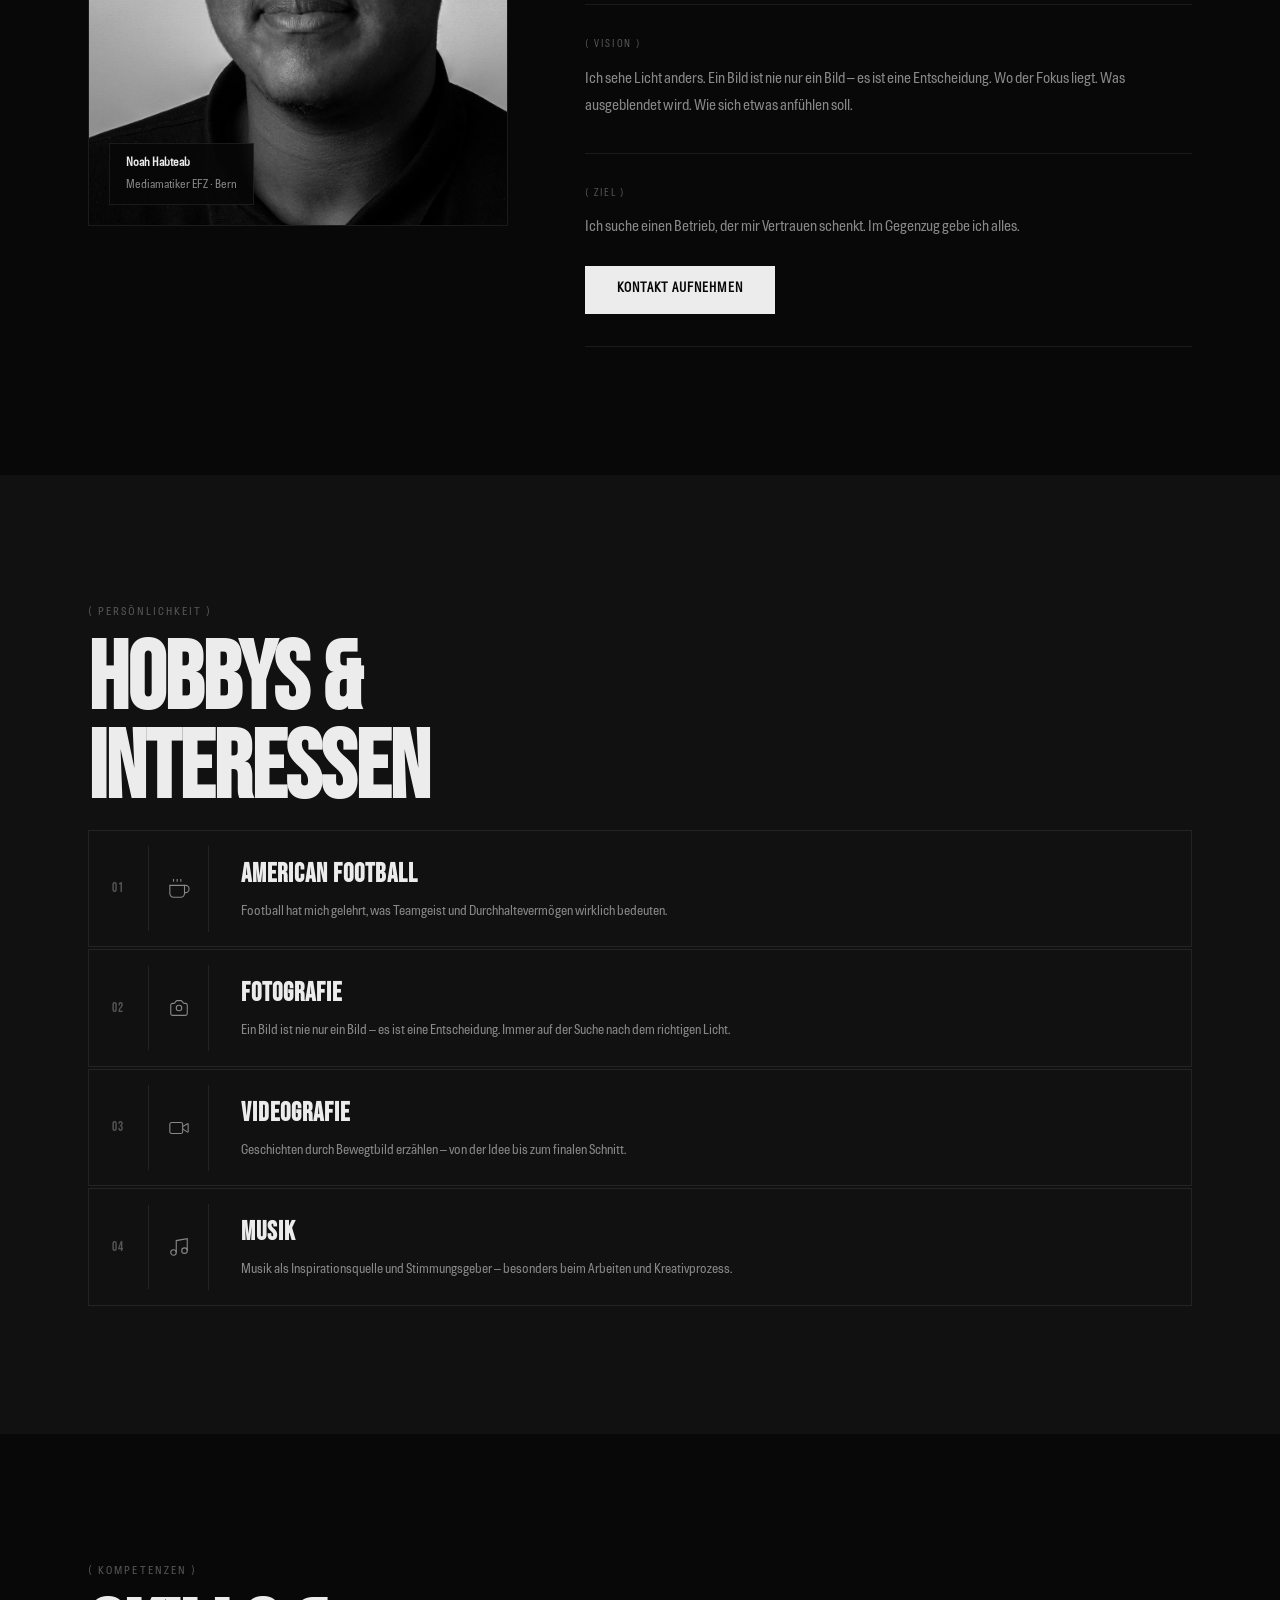
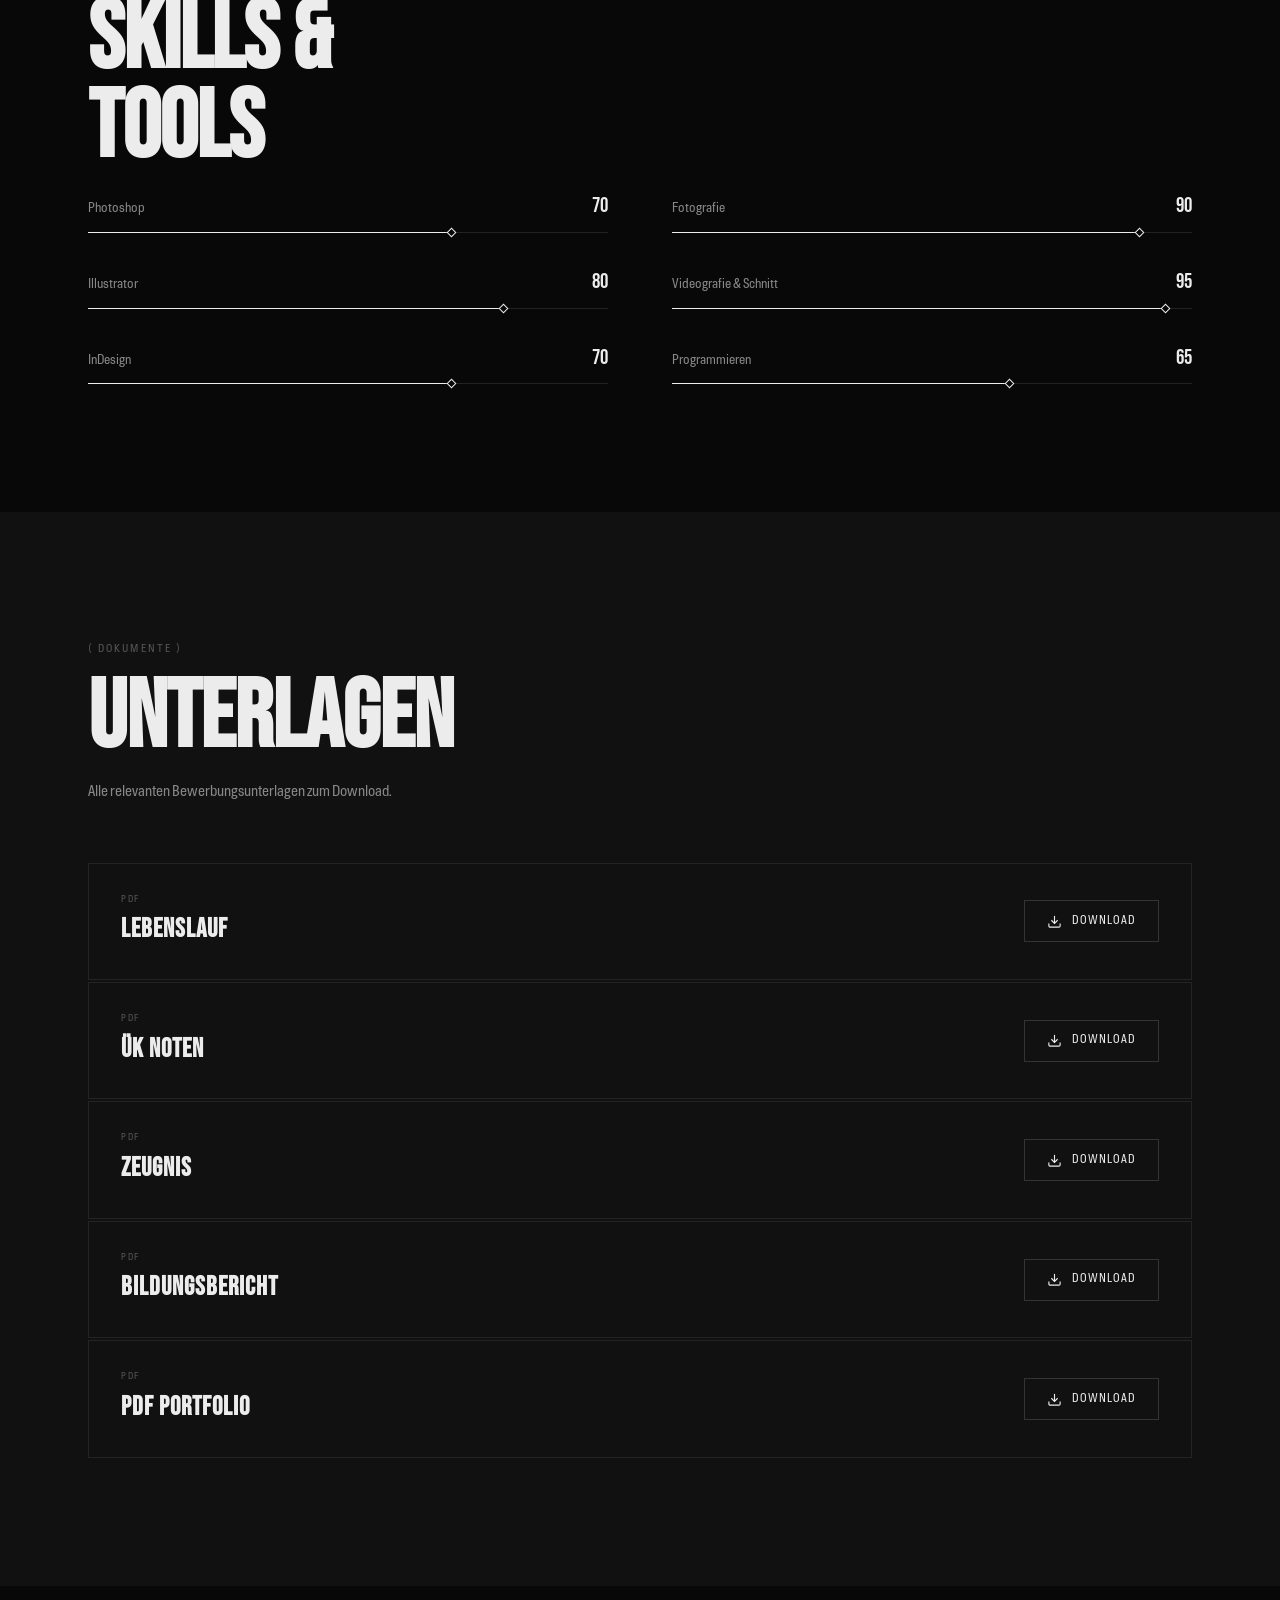
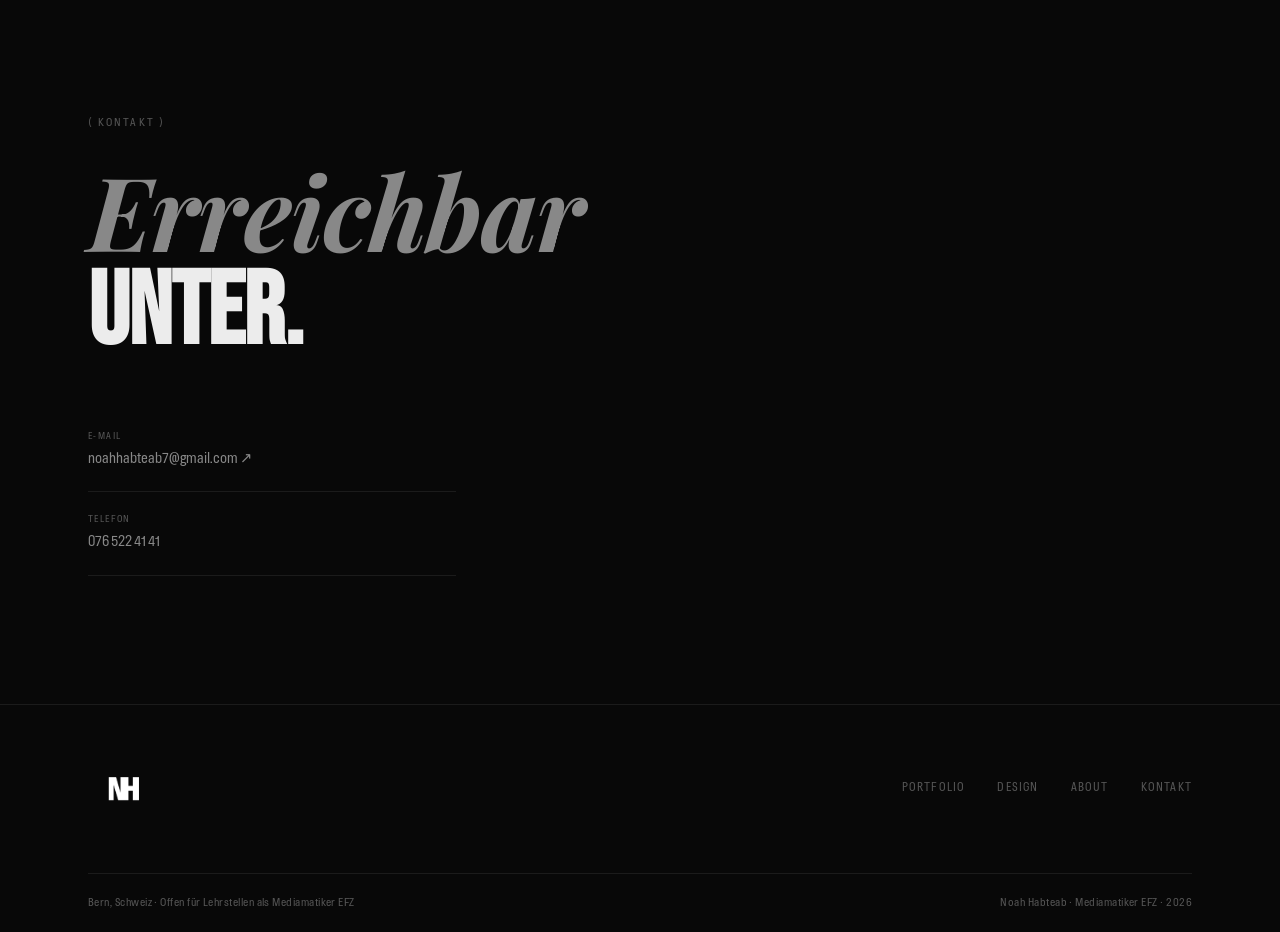
==== commit 95293568: "cleanup" ====
--- a/index.html
+++ b/index.html
@@ -270,13 +270,13 @@
       <div class="ps-item" data-title="Ale Cartier BW" data-desc="Manchmal entscheidet eine einzige Wahl, ob ein Bild wirkt, oder nur existiert. Das war ein Konzert eines Kollegen. Ich habe mich entschieden, dieses Bild in Schwarz-Weiss zu zeigen. Farbe hätte abgelenkt. In Schwarz-Weiss bleibt nur das Licht, der Moment, die Stimmung. Genau das wollte ich."><img src="img/Foto-Ale_Cartier_BW.webp" alt="Ale Cartier BW" /></div>
       <div class="ps-item" data-title="Busstation" data-desc="Komposition beginnt im Kopf, nicht in der Kamera. Die Schilder der Busstation haben eine natürliche Blickführung, sie navigieren das Auge, ohne dass man eingreifen muss. Das Bild hatte ich im Kopf, bevor ich die Kamera gehoben habe. Manchmal sieht man das fertige Bild schon, bevor man auf den Auslöser drückt. Das ist der Moment, auf den man wartet."><img src="img/Foto-Busstation.webp" alt="Busstation" /></div>
       <div class="ps-item" data-title="Statue" data-desc="Manche Motive warten nicht. Man muss schnell sein. Das Bild hat sich in den Ferien ergeben. Ich habe den Vogel auf der Statue gesehen und wusste sofort, dass da ein Bild ist. Die Gebüsche habe ich als visuelles Framing genutzt, damit das Hauptmotiv trotz der Umgebung klar ins Auge fällt. Es war eine schnelle Entscheidung. Die besten oft sind."><img src="img/Foto-statue.webp" alt="Statue" /></div>
-      <div class="ps-item" data-title="Giulio Denken" data-desc="Das Licht kann verbergen. Oder es kann zeigen. Beides ist eine Entscheidung. Hier geht es um einen Moment, den Moment des Nachdenkens. Das Licht fällt so, dass es den Ausdruck hervorhebt, anstatt ihn zu verbergen. Licht nicht als Effekt, sondern als Erzähler."><img src="img/Foto-Giulio_Denken.webp" alt="Giulio Denken" /></div>
+      <div class="ps-item" data-id="giulio-denken" data-title="Giulio Denken" data-desc="Das Licht kann verbergen. Oder es kann zeigen. Beides ist eine Entscheidung. Hier geht es um einen Moment, den Moment des Nachdenkens. Das Licht fällt so, dass es den Ausdruck hervorhebt, anstatt ihn zu verbergen. Licht nicht als Effekt, sondern als Erzähler."><img src="img/Foto-Giulio_Denken.webp" alt="Giulio Denken" /></div>
       <div class="ps-item" data-title="Jersey Zombie" data-desc="Wenn alles im Bild schreit, muss das Wichtigste leise sprechen. Ein Jersey-Reveal-Shooting für ein neues Trikot. Die Herausforderung war, trotz der Bewegung im Bild das Trikot als Hauptmotiv zu behalten. Das Licht habe ich bewusst so gesetzt, dass es direkt auf das Trikot lenkt. Action als Rahmen, nicht als Ablenkung."><img src="img/Foto-Jersey_Zombie.webp" alt="Jersey Zombie" /></div>
       <div class="ps-item" data-title="Turm" data-desc="Ein gutes Bild beginnt vor der Kamera, und endet in der Bearbeitung. Das Bild entstand in den Ferien. Die Bildstruktur war von Anfang an stark, aber das reichte nicht. Entscheidend war das Maskieren in der Bearbeitung: das Hauptmotiv vom Hintergrund lösen, damit es die Aufmerksamkeit bekommt, die es verdient. Bearbeitung nicht als Korrektiv, sondern als Aussage."><img src="img/Foto-Turm.webp" alt="Turm" /></div>
-      <div class="ps-item" data-title="Kleider Cold" data-desc="Der Blick des Betrachters ist keine Zufallssache. Ein Produktfotoshooting für einen Pullover. Die Idee war, die Geometrie so zu nutzen, dass der Blick keine Wahl hat, er wird zum Kleidungsstück geführt. Eine Sogwirkung, die nichts dem Zufall überlässt. Das war die Absicht. Und sie hat funktioniert."><img src="img/Foto-Kleider_Cold.webp" alt="Kleider Cold" /></div>
-      <div class="ps-item" data-title="Lana Baseballschläger" data-desc="Eine Kundin kommt mit einem Wunsch. Die Aufgabe ist, diesen Wunsch sichtbar zu machen. Ein Geburtstags-Fotoshooting, bei dem die Kundin einen 2000er-Vibe haben wollte. Der Vibe war klar, die Umsetzung war die Arbeit. Vor allem die Bearbeitung war entscheidend: ein Gleichgewicht finden zwischen zu viel und zu wenig. Zu viel wirkt künstlich. Zu wenig zeigt nichts. Die Mitte ist das Ziel."><img src="img/Foto-Lana_Baseballschlaeger.webp" alt="Lana Baseballschläger" /></div>
-      <div class="ps-item" data-title="White Boy Verzögert" data-desc="Effekte, die in der Kamera entstehen, erzählen mehr als solche, die nachträglich hinzugefügt werden. Ebenfalls ein Trikot-Reveal-Shooting, aber ein anderer Gedanke dahinter. Den Verzögerungseffekt wollte ich direkt aus der Kamera erstellen, nicht nachträglich hinzufügen. Das Ergebnis ist dadurch ehrlicher. Was die Kamera aufnimmt, ist real. Was man nachher hinzufügt, ist eine Interpretation."><img src="img/Foto-White_Boy_Verzoegert.webp" alt="White Boy Verzögert" /></div>
-      <div class="ps-item" data-title="Boy Glasse" data-desc="Produktfotografie ist nicht nur Dokumentation, sie ist Interpretation. Eine Produktfotografie für eine stylische Brille. Ich habe den Wunsch des Kunden genommen und konsequent umgesetzt, dabei aber meinen eigenen Blick eingebracht, damit das Bild über das reine Produktfoto hinausgeht."><img src="img/Foto-Boy_Glasse.webp" alt="Boy Glasse" /></div>
+      <div class="ps-item" data-id="kleider-cold" data-title="Kleider Cold" data-desc="Der Blick des Betrachters ist keine Zufallssache. Ein Produktfotoshooting für einen Pullover. Die Idee war, die Geometrie so zu nutzen, dass der Blick keine Wahl hat, er wird zum Kleidungsstück geführt. Eine Sogwirkung, die nichts dem Zufall überlässt. Das war die Absicht. Und sie hat funktioniert."><img src="img/Foto-Kleider_Cold.webp" alt="Kleider Cold" /></div>
+      <div class="ps-item" data-id="lana-baseballschlaeger" data-title="Lana Baseballschläger" data-desc="Eine Kundin kommt mit einem Wunsch. Die Aufgabe ist, diesen Wunsch sichtbar zu machen. Ein Geburtstags-Fotoshooting, bei dem die Kundin einen 2000er-Vibe haben wollte. Der Vibe war klar, die Umsetzung war die Arbeit. Vor allem die Bearbeitung war entscheidend: ein Gleichgewicht finden zwischen zu viel und zu wenig. Zu viel wirkt künstlich. Zu wenig zeigt nichts. Die Mitte ist das Ziel."><img src="img/Foto-Lana_Baseballschlaeger.webp" alt="Lana Baseballschläger" /></div>
+      <div class="ps-item" data-id="white-boy-verzoegert" data-title="White Boy Verzögert" data-desc="Effekte, die in der Kamera entstehen, erzählen mehr als solche, die nachträglich hinzugefügt werden. Ebenfalls ein Trikot-Reveal-Shooting, aber ein anderer Gedanke dahinter. Den Verzögerungseffekt wollte ich direkt aus der Kamera erstellen, nicht nachträglich hinzufügen. Das Ergebnis ist dadurch ehrlicher. Was die Kamera aufnimmt, ist real. Was man nachher hinzufügt, ist eine Interpretation."><img src="img/Foto-White_Boy_Verzoegert.webp" alt="White Boy Verzögert" /></div>
+      <div class="ps-item" data-id="boy-glasse" data-title="Boy Glasse" data-desc="Produktfotografie ist nicht nur Dokumentation, sie ist Interpretation. Eine Produktfotografie für eine stylische Brille. Ich habe den Wunsch des Kunden genommen und konsequent umgesetzt, dabei aber meinen eigenen Blick eingebracht, damit das Bild über das reine Produktfoto hinausgeht."><img src="img/Foto-Boy_Glasse.webp" alt="Boy Glasse" /></div>
       <div class="ps-item" data-title="Kopfhörer" data-desc="Das Auge folgt immer einer Spur, ob man es merkt oder nicht. Ich habe mit den Fluchtlinien eine Tiefenwirkung geschaffen, die das Auge direkt zum Hauptmotiv zieht. Das Ziel war, dass der Betrachter keine andere Wahl hat, sein Blick wird geführt, ohne dass er es merkt. Gute Komposition arbeitet unsichtbar."><img src="img/Foto-Kopfhoerer.webp" alt="Kopfhörer" /></div>
       <!-- duplicate for seamless loop -->
       <div class="ps-item" data-title="Ale Cartier BW" data-desc="Manchmal entscheidet eine einzige Wahl, ob ein Bild wirkt, oder nur existiert. Das war ein Konzert eines Kollegen. Ich habe mich entschieden, dieses Bild in Schwarz-Weiss zu zeigen. Farbe hätte abgelenkt. In Schwarz-Weiss bleibt nur das Licht, der Moment, die Stimmung. Genau das wollte ich."><img src="img/Foto-Ale_Cartier_BW.webp" alt="Ale Cartier BW" /></div>
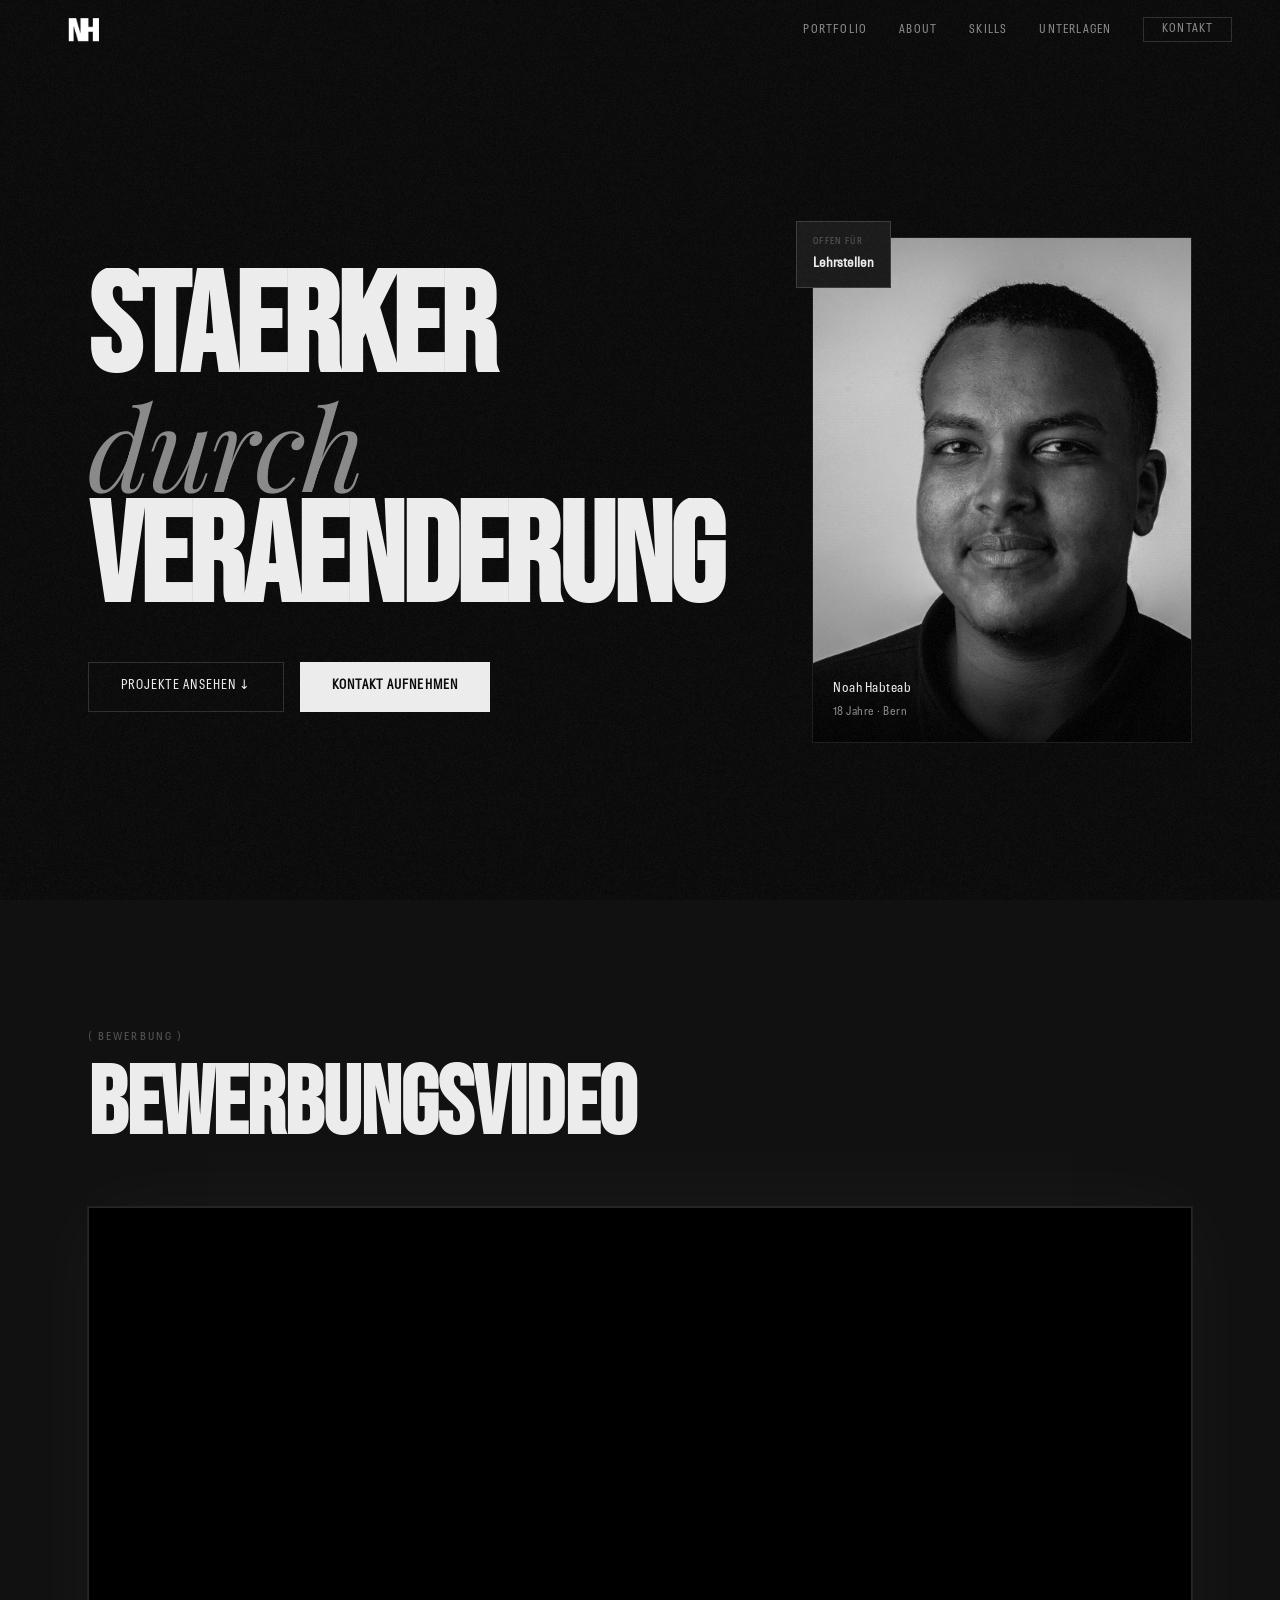
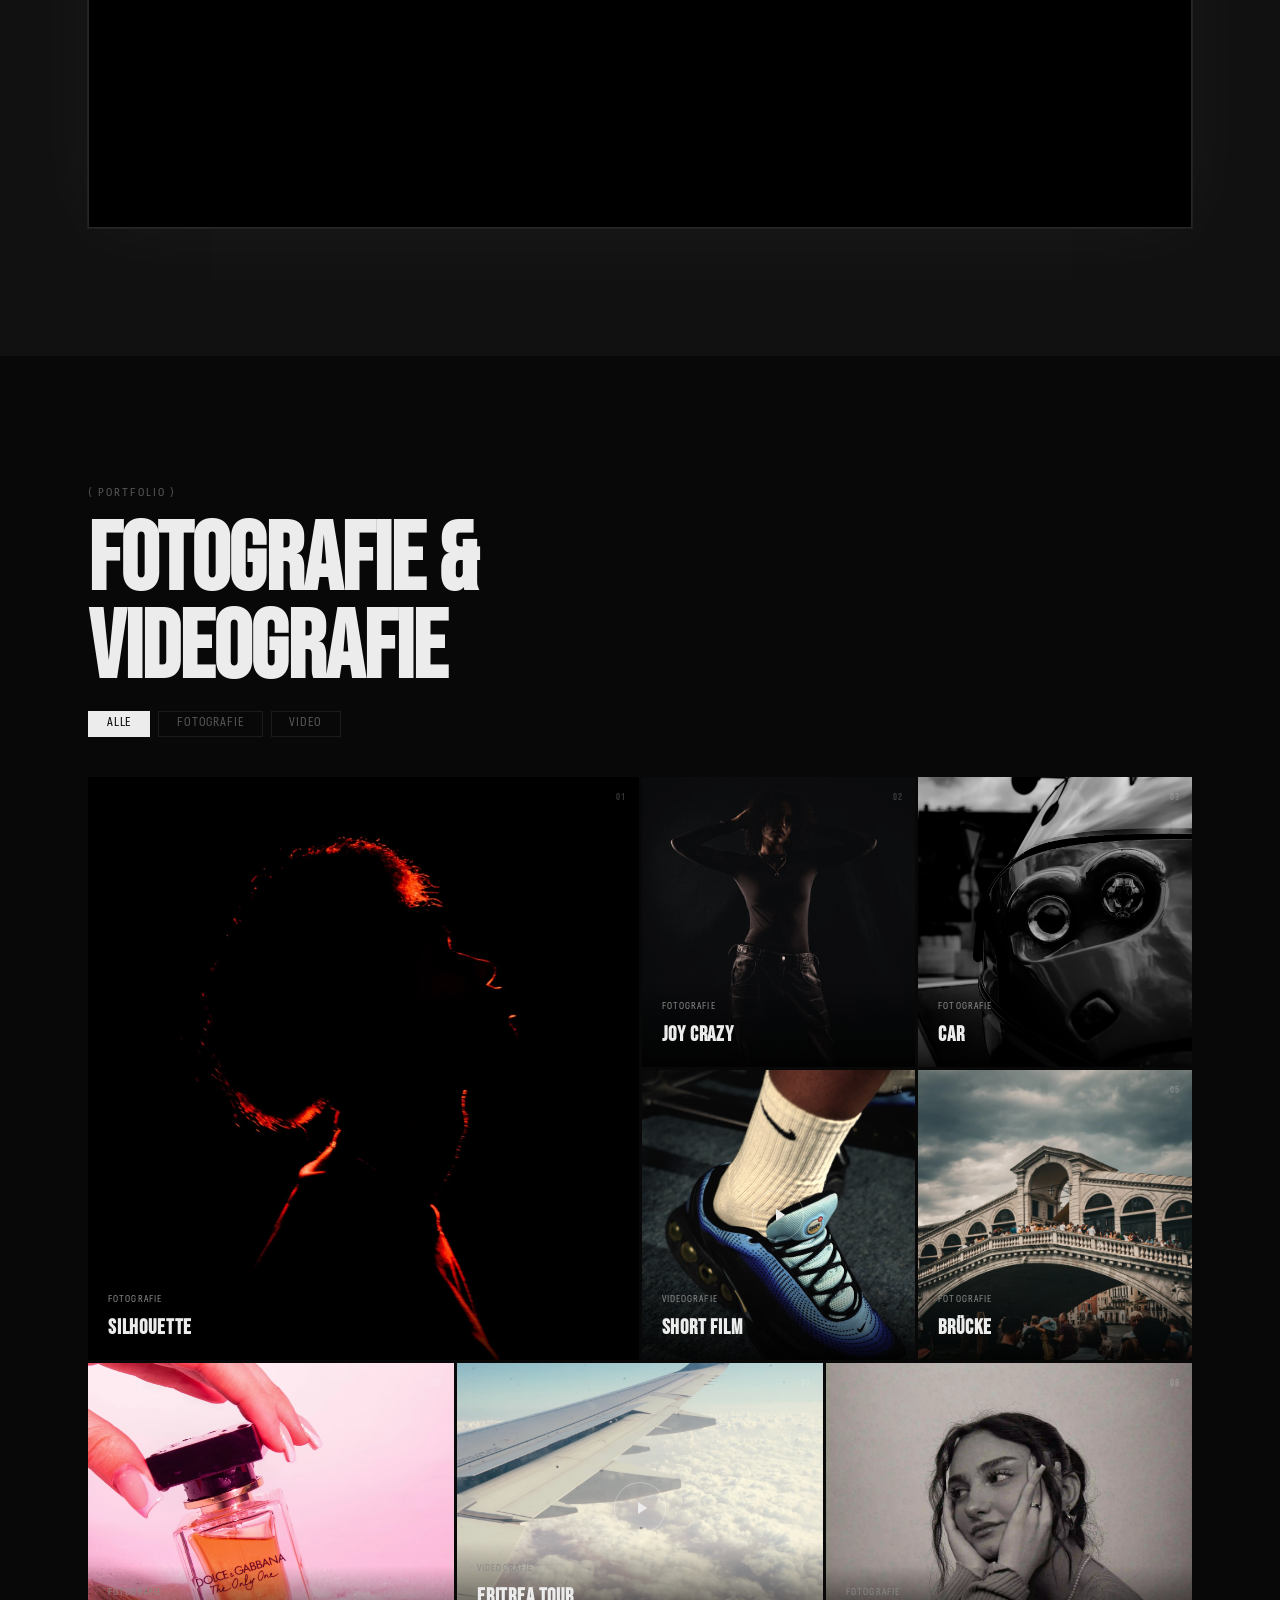
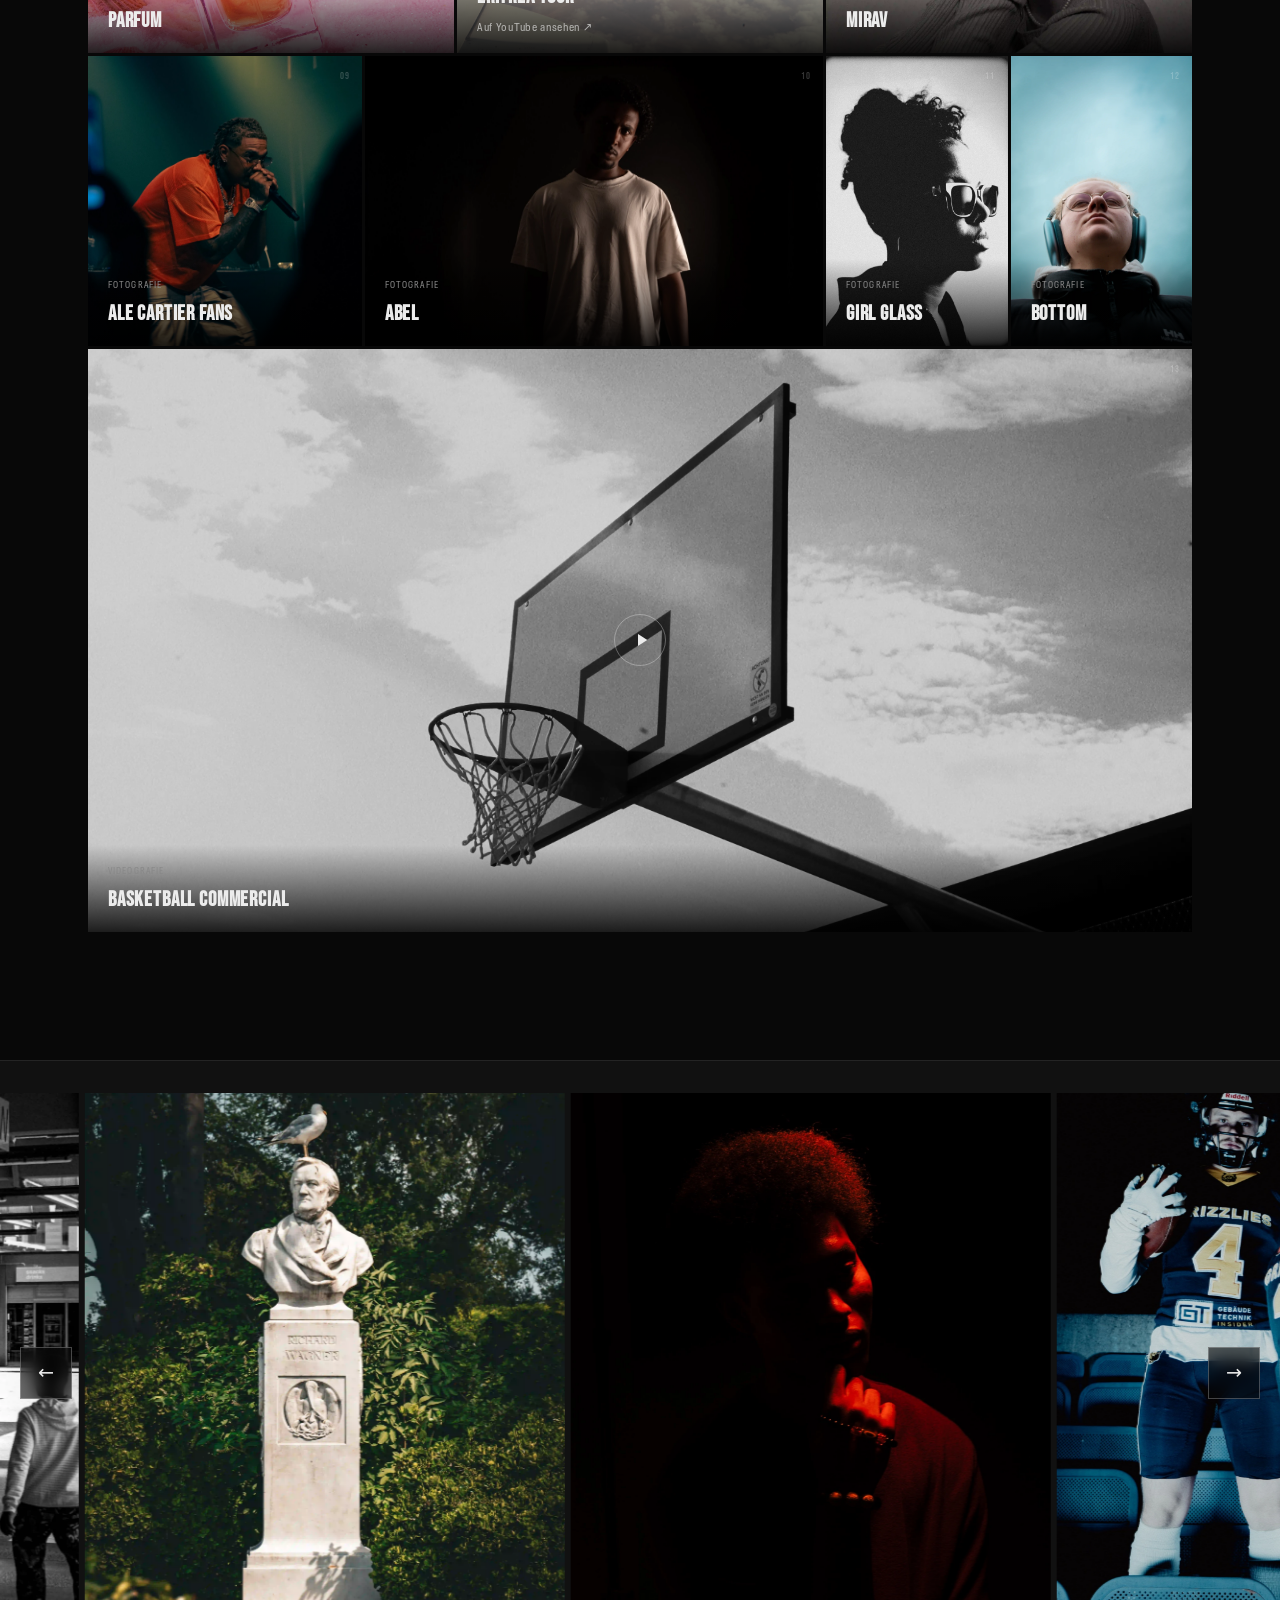
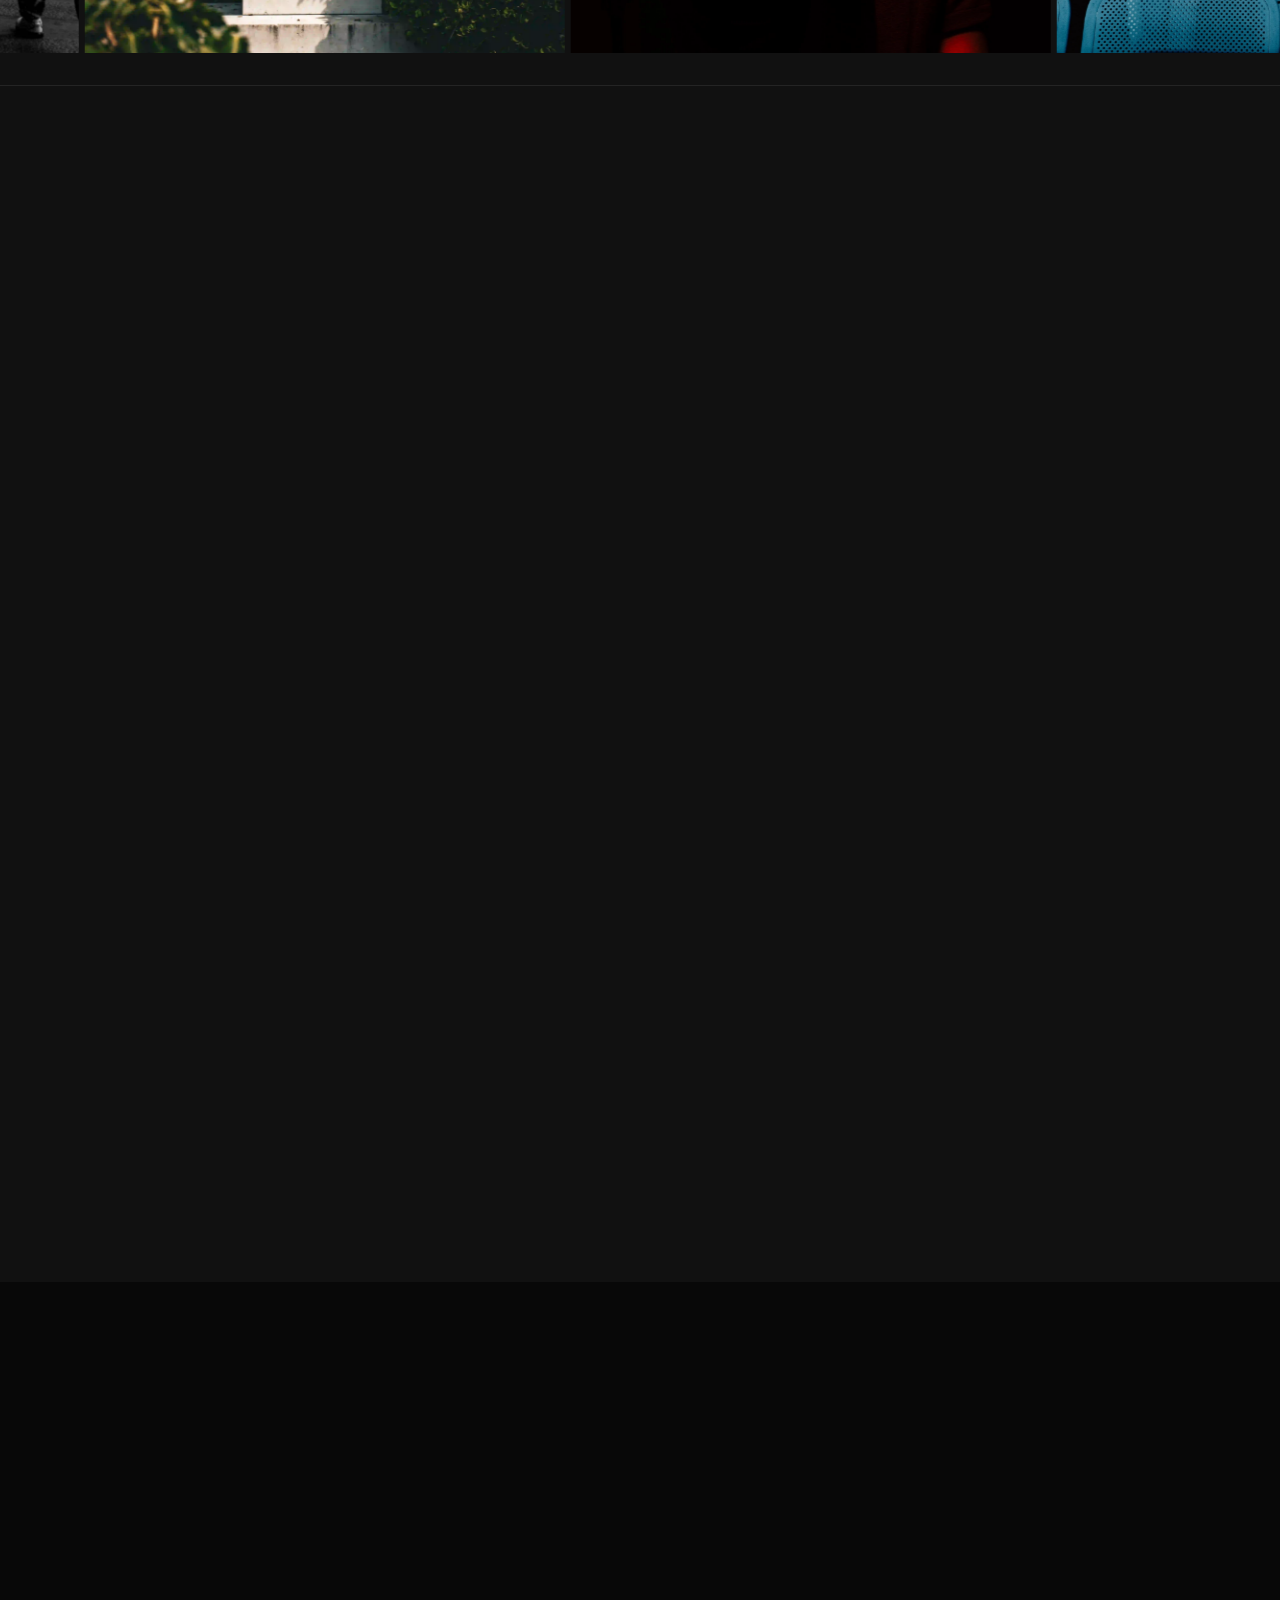
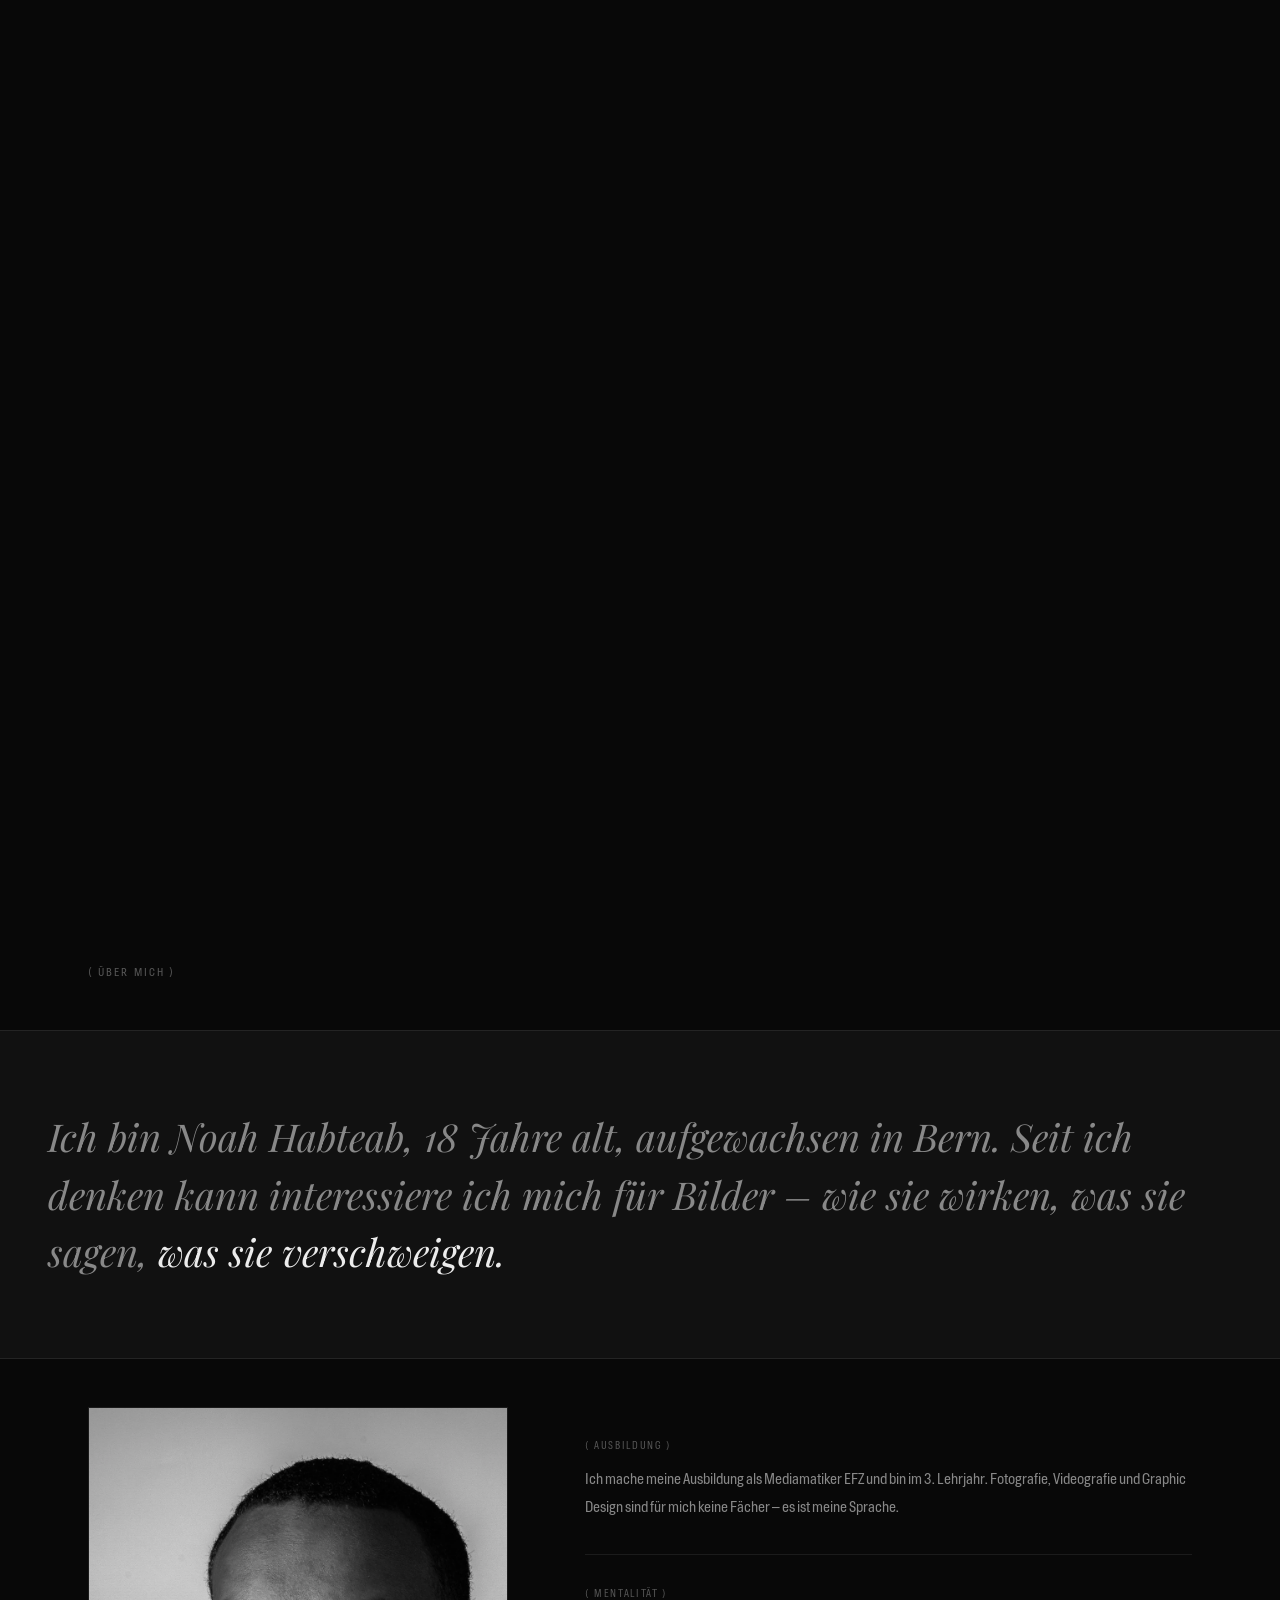
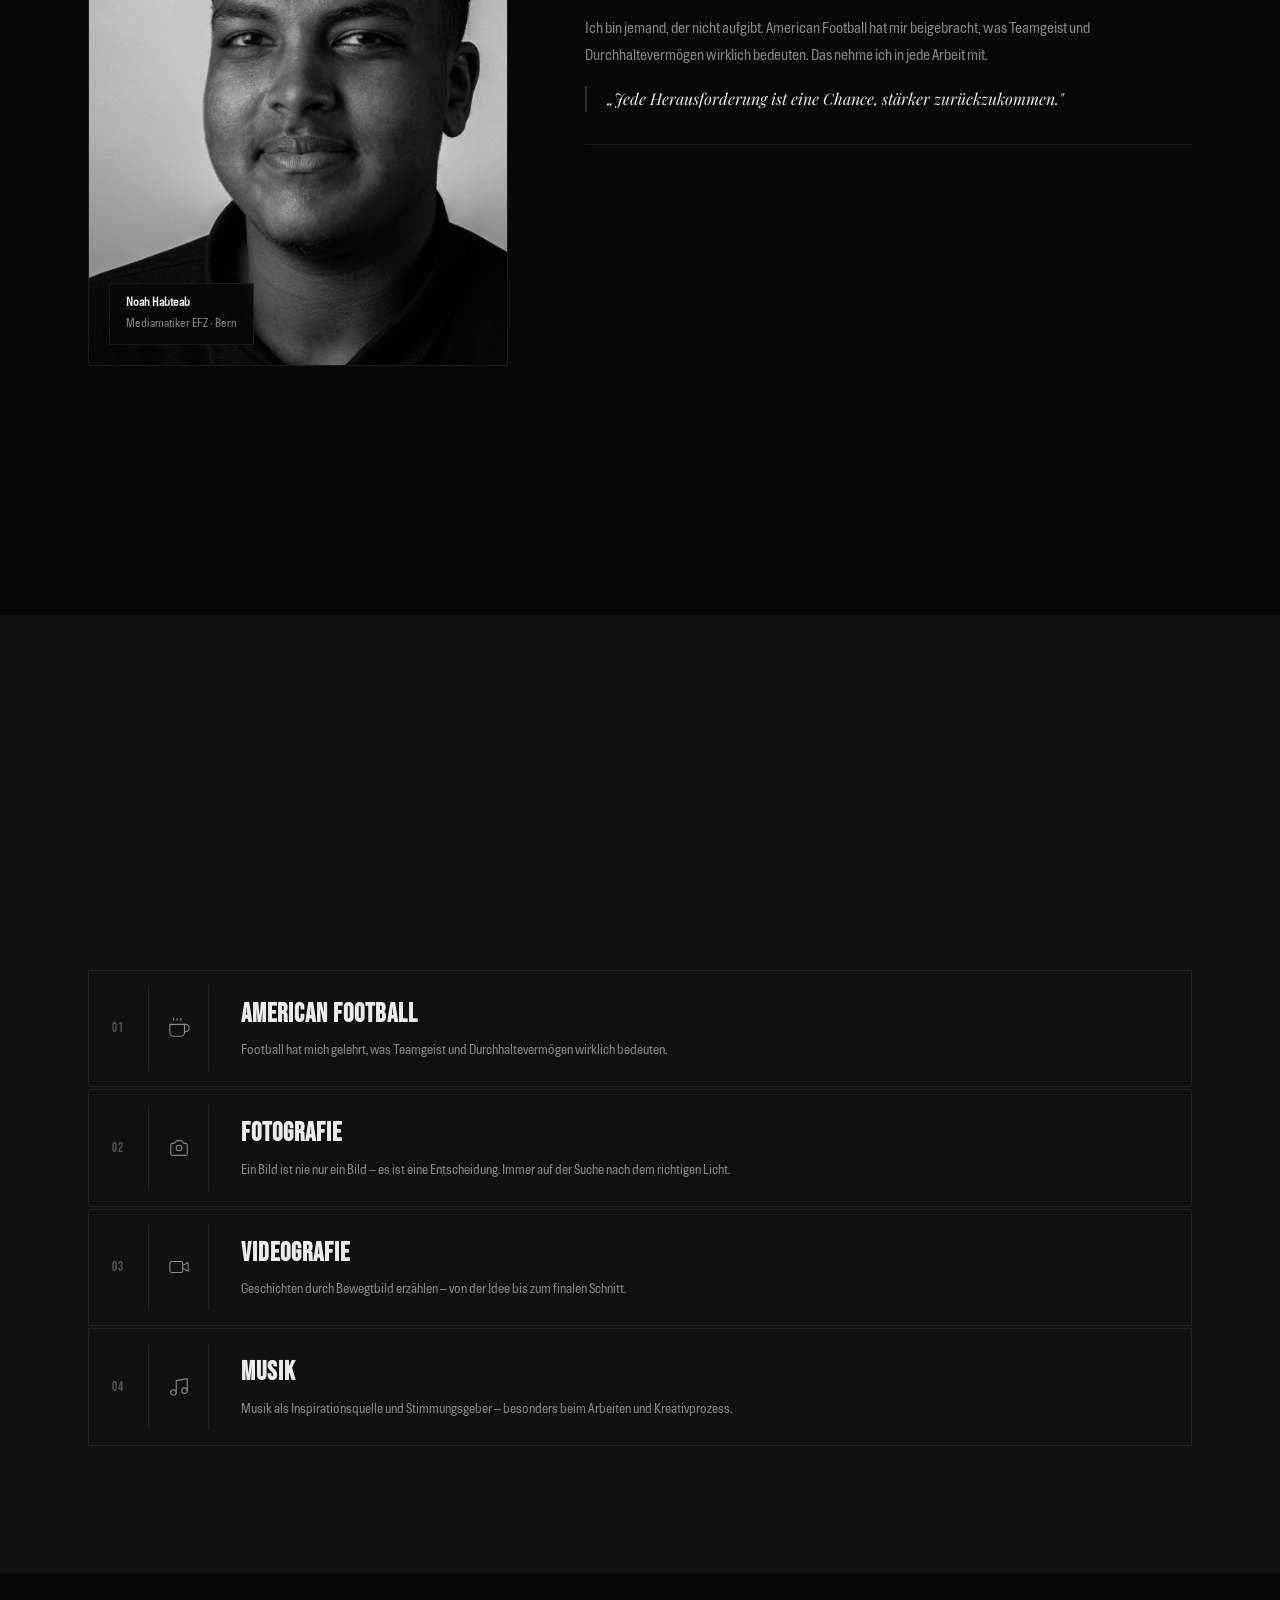
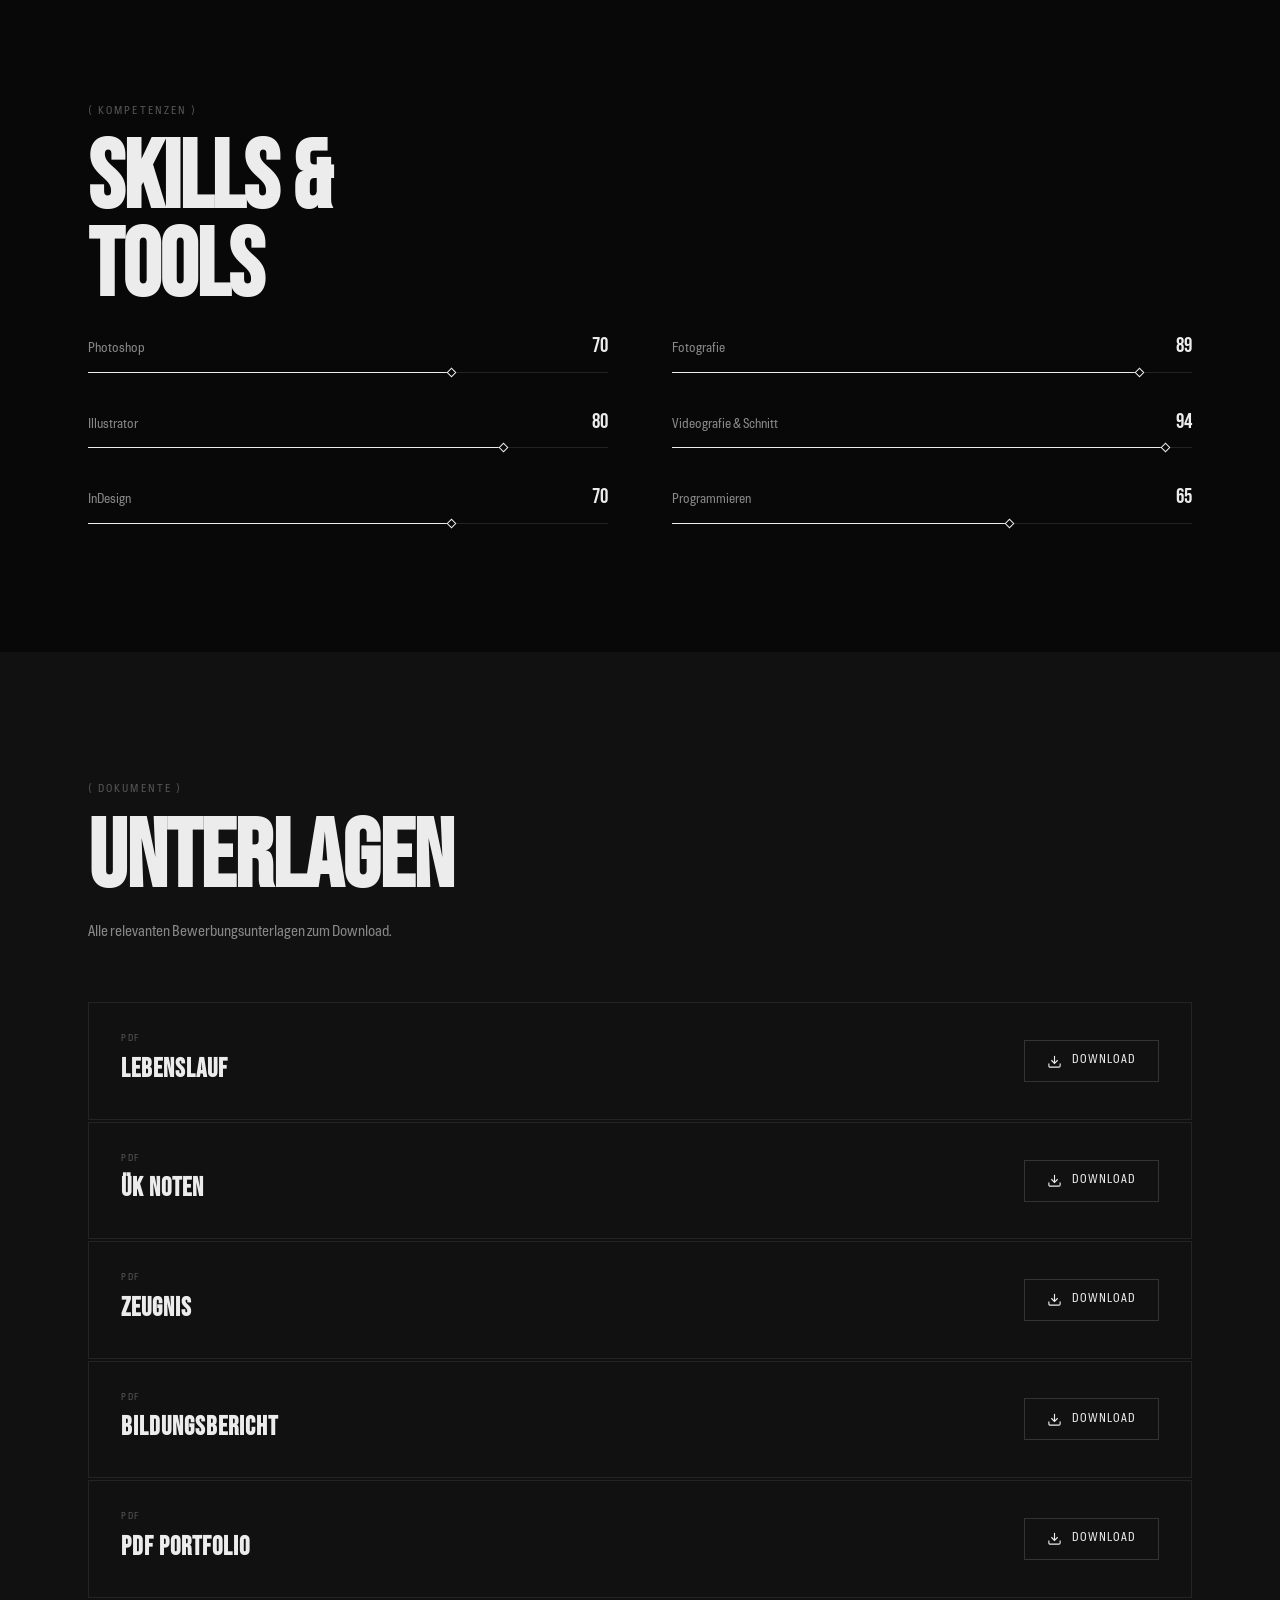
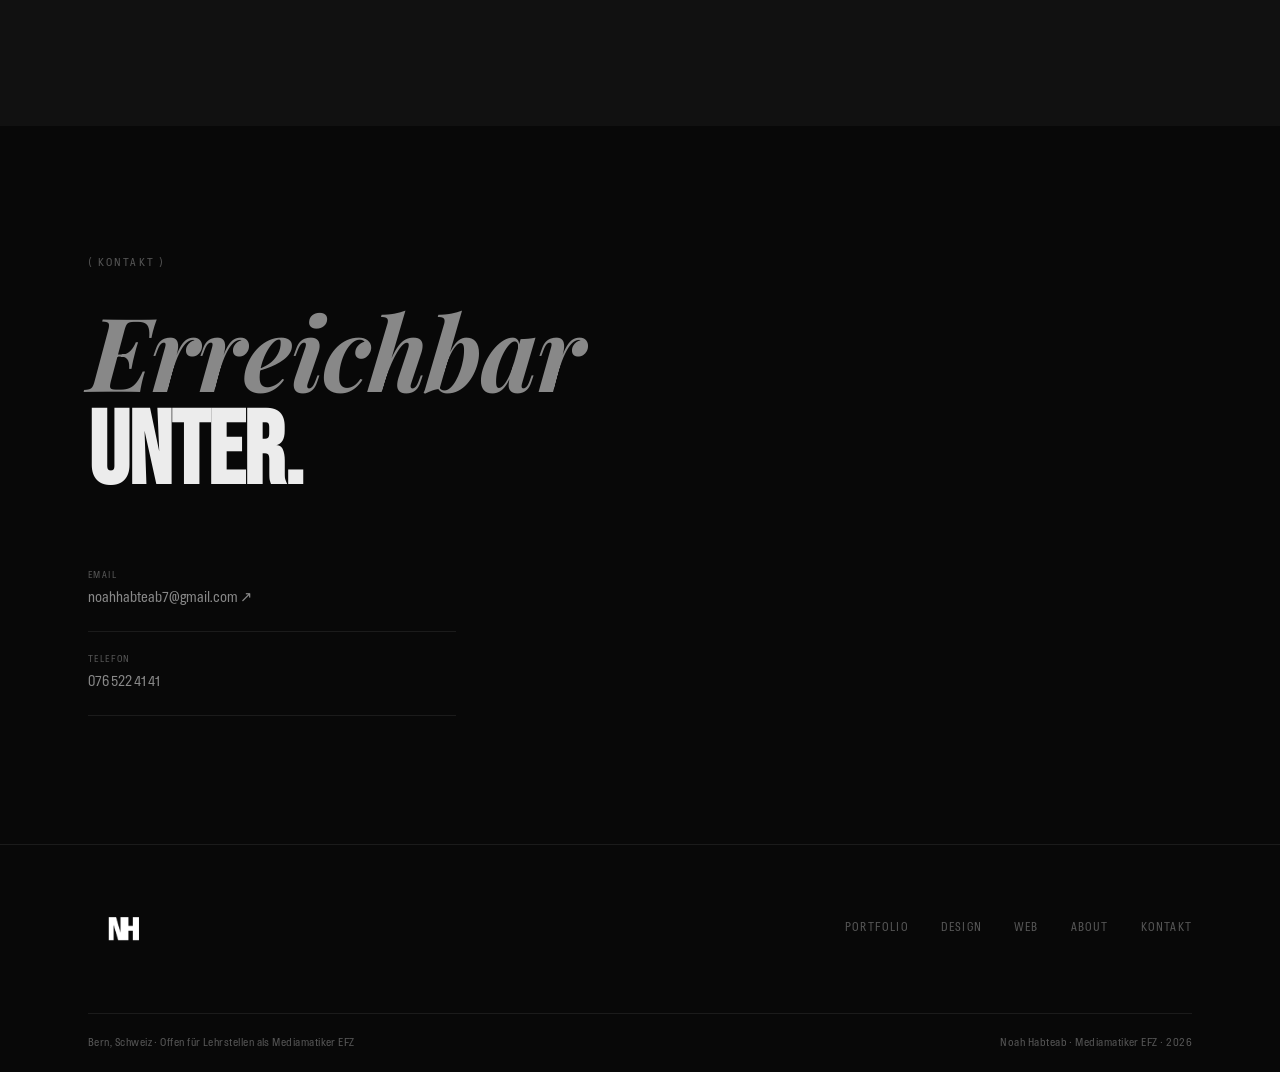
==== commit 72a002d5: "Add files via upload" ====
--- a/index.html
+++ b/index.html
@@ -46,8 +46,11 @@
       <img id="lb-img" src="" alt="" />
       <video id="lb-video" controls style="display:none;max-width:60vw;max-height:82vh;flex-shrink:0;"></video>
       <iframe id="lb-iframe" src="" frameborder="0" allow="autoplay; encrypted-media" allowfullscreen style="display:none;"></iframe>
-      <p class="lb-caption" id="lb-caption"></p>
-      <p class="lb-desc" id="lb-desc"></p>
+      <div class="lb-text">
+        <p class="lb-caption" id="lb-caption"></p>
+        <p class="lb-desc" id="lb-desc"></p>
+        <a class="lb-link" id="lb-link" href="" target="_blank" rel="noopener">Website ansehen ↗</a>
+      </div>
     </div>
   </div>
 
@@ -72,6 +75,7 @@
     <ul>
       <li><a href="#portfolio" class="mob-a">Portfolio</a></li>
       <li><a href="#design" class="mob-a">Design</a></li>
+      <li><a href="#web" class="mob-a">Web</a></li>
       <li><a href="#about" class="mob-a">About</a></li>
       <li><a href="#hobbys" class="mob-a">Hobbys</a></li>
       <li><a href="#skills" class="mob-a">Skills</a></li>
@@ -197,7 +201,7 @@
         <span class="mc-num">05</span>
       </div>
       <div class="mc mc-w4 rv tilt" data-c="foto" data-id="parfum" style="--d:.04s"
-        data-desc="Wie erzählt man die Geschichte eines Objekts? Das war ein Schulprojekt über Produktfotografie. Ich habe mich bewusst gegen das klassische Produktbild entschieden und den Lifestyle-Ansatz gewählt. Weil ein Produkt allein keine Geschichte erzählt. Der Vibe, die Atmosphäre rund ums Objekt, das ist genauso Teil des Bildes wie das Produkt selbst.">
+        data-desc="Wie erzählt man die Geschichte eines Objekts? Das war ein Schulprojekt über Produktfotografie. Ich habe mich bewusst gegen das klassische Produktbild entschieden und den Lifestyleansatz gewählt. Weil ein Produkt allein keine Geschichte erzählt. Der Vibe, die Atmosphäre rund ums Objekt, das ist genauso Teil des Bildes wie das Produkt selbst.">
         <div class="mc-img"><img src="img/Foto-Parfuem.webp" alt="Parfum" /></div>
         <div class="mc-over"><span class="mc-cat">Fotografie</span>
           <h3>Parfum</h3>
@@ -205,7 +209,7 @@
         <span class="mc-num">06</span>
       </div>
       <div class="mc mc-w4 rv tilt" data-c="video" data-id="eritrea-tour" data-yt-url="https://youtu.be/agjLJVQoxNE" style="--d:.07s"
-        data-desc="Manche Orte spricht man nicht einfach an, man kehrt zu ihnen zurück. Das war in den Ferien, als wir in die Heimat gereist sind. Alles per Hand, ohne Stativ, ohne zusätzliche Ausrüstung. Den Vintage-Look habe ich in der Bearbeitung hinzugefügt, nicht als Filter, sondern weil er zur Stimmung des Landes gepasst hat. Das Schwierigste war, dass Kameras dort nicht gern gesehen werden. Diese Einschränkung war Teil des Werks, und hat es ehrlicher gemacht.">
+        data-desc="Manche Orte spricht man nicht einfach an, man kehrt zu ihnen zurück. Das war in den Ferien, als wir in die Heimat gereist sind. Alles per Hand, ohne Stativ, ohne zusätzliche Ausrüstung. Den Vintagelook habe ich in der Bearbeitung hinzugefügt, nicht als Filter, sondern weil er zur Stimmung des Landes gepasst hat. Das Schwierigste war, dass Kameras dort nicht gern gesehen werden. Diese Einschränkung war Teil des Werks, und hat es ehrlicher gemacht.">
         <div class="mc-img">
           <img src="img/Thumbnail-Eritrea.png" alt="Eritrea Tour" />
           <div class="mc-play"><svg viewBox="0 0 24 24" fill="currentColor">
@@ -235,7 +239,7 @@
         <span class="mc-num">09</span>
       </div>
       <div class="mc mc-w5 rv tilt" data-c="foto" data-id="abel" style="--d:.09s"
-        data-desc="Manchmal ist die stärkste Entscheidung, etwas wegzulassen. Ein Licht. Bewusst. Ich wollte nicht mehr, weil mehr das Ziel verfehlt hätte. Der Hell-Dunkel-Kontrast entsteht nicht trotz eines einzigen Lichts, sondern genau deshalb. Schatten ist keine Abwesenheit von Licht. Schatten ist eine Entscheidung.">
+        data-desc="Manchmal ist die stärkste Entscheidung, etwas wegzulassen. Ein Licht. Bewusst. Ich wollte nicht mehr, weil mehr das Ziel verfehlt hätte. Der Helldunkelkontrast entsteht nicht trotz eines einzigen Lichts, sondern genau deshalb. Schatten ist keine Abwesenheit von Licht. Schatten ist eine Entscheidung.">
         <div class="mc-img"><img src="img/Foto-Abel.webp" alt="Abel" /></div>
         <div class="mc-over"><span class="mc-cat">Fotografie</span>
           <h3>Abel</h3>
@@ -257,6 +261,19 @@
           <h3>Bottom</h3>
         </div>
         <span class="mc-num">12</span>
+      </div>
+      <div class="mc mc-w12 mc-tall rv tilt" data-c="video" data-id="basketball-commercial" data-youtube="hOx-w6YAiVw" style="--d:.13s"
+        data-desc="Ein Commercial hat eine einzige Aufgabe: in wenigen Sekunden eine Emotion auslösen, nicht ein Spiel dokumentieren. Bei diesem Basketballprojekt ging es mir um die Spannung vor dem Wurf, nicht um den Wurf selbst. Der Korb allein trägt schon einen Puls in sich, bevor überhaupt ein Ball fliegt. Bild und Schnitt habe ich bewusst reduziert, damit dieser Puls nicht verwässert wird. Jede Einstellung brauchte Tempo, keine Pause.">
+        <div class="mc-img">
+          <img src="img/Thumbnail-Basketball.png" alt="Basketball Commercial" />
+          <div class="mc-play"><svg viewBox="0 0 24 24" fill="currentColor">
+              <polygon points="6,3 20,12 6,21" />
+            </svg></div>
+        </div>
+        <div class="mc-over"><span class="mc-cat">Videografie</span>
+          <h3>Basketball Commercial</h3>
+        </div>
+        <span class="mc-num">13</span>
       </div>
 
     </div>
@@ -267,27 +284,27 @@
     <button class="ps-btn ps-prev" id="ps-prev" aria-label="Zurück">&#8592;</button>
     <button class="ps-btn ps-next" id="ps-next" aria-label="Weiter">&#8594;</button>
     <div class="ps-track" id="ps-track">
-      <div class="ps-item" data-title="Ale Cartier BW" data-desc="Manchmal entscheidet eine einzige Wahl, ob ein Bild wirkt, oder nur existiert. Das war ein Konzert eines Kollegen. Ich habe mich entschieden, dieses Bild in Schwarz-Weiss zu zeigen. Farbe hätte abgelenkt. In Schwarz-Weiss bleibt nur das Licht, der Moment, die Stimmung. Genau das wollte ich."><img src="img/Foto-Ale_Cartier_BW.webp" alt="Ale Cartier BW" /></div>
+      <div class="ps-item" data-title="Ale Cartier BW" data-desc="Manchmal entscheidet eine einzige Wahl, ob ein Bild wirkt, oder nur existiert. Das war ein Konzert eines Kollegen. Ich habe mich entschieden, dieses Bild in Schwarzweiss zu zeigen. Farbe hätte abgelenkt. In Schwarzweiss bleibt nur das Licht, der Moment, die Stimmung. Genau das wollte ich."><img src="img/Foto-Ale_Cartier_BW.webp" alt="Ale Cartier BW" /></div>
       <div class="ps-item" data-title="Busstation" data-desc="Komposition beginnt im Kopf, nicht in der Kamera. Die Schilder der Busstation haben eine natürliche Blickführung, sie navigieren das Auge, ohne dass man eingreifen muss. Das Bild hatte ich im Kopf, bevor ich die Kamera gehoben habe. Manchmal sieht man das fertige Bild schon, bevor man auf den Auslöser drückt. Das ist der Moment, auf den man wartet."><img src="img/Foto-Busstation.webp" alt="Busstation" /></div>
       <div class="ps-item" data-title="Statue" data-desc="Manche Motive warten nicht. Man muss schnell sein. Das Bild hat sich in den Ferien ergeben. Ich habe den Vogel auf der Statue gesehen und wusste sofort, dass da ein Bild ist. Die Gebüsche habe ich als visuelles Framing genutzt, damit das Hauptmotiv trotz der Umgebung klar ins Auge fällt. Es war eine schnelle Entscheidung. Die besten oft sind."><img src="img/Foto-statue.webp" alt="Statue" /></div>
       <div class="ps-item" data-id="giulio-denken" data-title="Giulio Denken" data-desc="Das Licht kann verbergen. Oder es kann zeigen. Beides ist eine Entscheidung. Hier geht es um einen Moment, den Moment des Nachdenkens. Das Licht fällt so, dass es den Ausdruck hervorhebt, anstatt ihn zu verbergen. Licht nicht als Effekt, sondern als Erzähler."><img src="img/Foto-Giulio_Denken.webp" alt="Giulio Denken" /></div>
-      <div class="ps-item" data-title="Jersey Zombie" data-desc="Wenn alles im Bild schreit, muss das Wichtigste leise sprechen. Ein Jersey-Reveal-Shooting für ein neues Trikot. Die Herausforderung war, trotz der Bewegung im Bild das Trikot als Hauptmotiv zu behalten. Das Licht habe ich bewusst so gesetzt, dass es direkt auf das Trikot lenkt. Action als Rahmen, nicht als Ablenkung."><img src="img/Foto-Jersey_Zombie.webp" alt="Jersey Zombie" /></div>
+      <div class="ps-item" data-title="Jersey Zombie" data-desc="Wenn alles im Bild schreit, muss das Wichtigste leise sprechen. Ein Jerseyrevealshooting für ein neues Trikot. Die Herausforderung war, trotz der Bewegung im Bild das Trikot als Hauptmotiv zu behalten. Das Licht habe ich bewusst so gesetzt, dass es direkt auf das Trikot lenkt. Action als Rahmen, nicht als Ablenkung."><img src="img/Foto-Jersey_Zombie.webp" alt="Jersey Zombie" /></div>
       <div class="ps-item" data-title="Turm" data-desc="Ein gutes Bild beginnt vor der Kamera, und endet in der Bearbeitung. Das Bild entstand in den Ferien. Die Bildstruktur war von Anfang an stark, aber das reichte nicht. Entscheidend war das Maskieren in der Bearbeitung: das Hauptmotiv vom Hintergrund lösen, damit es die Aufmerksamkeit bekommt, die es verdient. Bearbeitung nicht als Korrektiv, sondern als Aussage."><img src="img/Foto-Turm.webp" alt="Turm" /></div>
       <div class="ps-item" data-id="kleider-cold" data-title="Kleider Cold" data-desc="Der Blick des Betrachters ist keine Zufallssache. Ein Produktfotoshooting für einen Pullover. Die Idee war, die Geometrie so zu nutzen, dass der Blick keine Wahl hat, er wird zum Kleidungsstück geführt. Eine Sogwirkung, die nichts dem Zufall überlässt. Das war die Absicht. Und sie hat funktioniert."><img src="img/Foto-Kleider_Cold.webp" alt="Kleider Cold" /></div>
-      <div class="ps-item" data-id="lana-baseballschlaeger" data-title="Lana Baseballschläger" data-desc="Eine Kundin kommt mit einem Wunsch. Die Aufgabe ist, diesen Wunsch sichtbar zu machen. Ein Geburtstags-Fotoshooting, bei dem die Kundin einen 2000er-Vibe haben wollte. Der Vibe war klar, die Umsetzung war die Arbeit. Vor allem die Bearbeitung war entscheidend: ein Gleichgewicht finden zwischen zu viel und zu wenig. Zu viel wirkt künstlich. Zu wenig zeigt nichts. Die Mitte ist das Ziel."><img src="img/Foto-Lana_Baseballschlaeger.webp" alt="Lana Baseballschläger" /></div>
-      <div class="ps-item" data-id="white-boy-verzoegert" data-title="White Boy Verzögert" data-desc="Effekte, die in der Kamera entstehen, erzählen mehr als solche, die nachträglich hinzugefügt werden. Ebenfalls ein Trikot-Reveal-Shooting, aber ein anderer Gedanke dahinter. Den Verzögerungseffekt wollte ich direkt aus der Kamera erstellen, nicht nachträglich hinzufügen. Das Ergebnis ist dadurch ehrlicher. Was die Kamera aufnimmt, ist real. Was man nachher hinzufügt, ist eine Interpretation."><img src="img/Foto-White_Boy_Verzoegert.webp" alt="White Boy Verzögert" /></div>
+      <div class="ps-item" data-id="lana-baseballschlaeger" data-title="Lana Baseballschläger" data-desc="Eine Kundin kommt mit einem Wunsch. Die Aufgabe ist, diesen Wunsch sichtbar zu machen. Ein Geburtstagsfotoshooting, bei dem die Kundin einen 2000ervibe haben wollte. Der Vibe war klar, die Umsetzung war die Arbeit. Vor allem die Bearbeitung war entscheidend: ein Gleichgewicht finden zwischen zu viel und zu wenig. Zu viel wirkt künstlich. Zu wenig zeigt nichts. Die Mitte ist das Ziel."><img src="img/Foto-Lana_Baseballschlaeger.webp" alt="Lana Baseballschläger" /></div>
+      <div class="ps-item" data-id="white-boy-verzoegert" data-title="White Boy Verzögert" data-desc="Effekte, die in der Kamera entstehen, erzählen mehr als solche, die nachträglich hinzugefügt werden. Ebenfalls ein Trikotrevealshooting, aber ein anderer Gedanke dahinter. Den Verzögerungseffekt wollte ich direkt aus der Kamera erstellen, nicht nachträglich hinzufügen. Das Ergebnis ist dadurch ehrlicher. Was die Kamera aufnimmt, ist real. Was man nachher hinzufügt, ist eine Interpretation."><img src="img/Foto-White_Boy_Verzoegert.webp" alt="White Boy Verzögert" /></div>
       <div class="ps-item" data-id="boy-glasse" data-title="Boy Glasse" data-desc="Produktfotografie ist nicht nur Dokumentation, sie ist Interpretation. Eine Produktfotografie für eine stylische Brille. Ich habe den Wunsch des Kunden genommen und konsequent umgesetzt, dabei aber meinen eigenen Blick eingebracht, damit das Bild über das reine Produktfoto hinausgeht."><img src="img/Foto-Boy_Glasse.webp" alt="Boy Glasse" /></div>
       <div class="ps-item" data-title="Kopfhörer" data-desc="Das Auge folgt immer einer Spur, ob man es merkt oder nicht. Ich habe mit den Fluchtlinien eine Tiefenwirkung geschaffen, die das Auge direkt zum Hauptmotiv zieht. Das Ziel war, dass der Betrachter keine andere Wahl hat, sein Blick wird geführt, ohne dass er es merkt. Gute Komposition arbeitet unsichtbar."><img src="img/Foto-Kopfhoerer.webp" alt="Kopfhörer" /></div>
       <!-- duplicate for seamless loop -->
-      <div class="ps-item" data-title="Ale Cartier BW" data-desc="Manchmal entscheidet eine einzige Wahl, ob ein Bild wirkt, oder nur existiert. Das war ein Konzert eines Kollegen. Ich habe mich entschieden, dieses Bild in Schwarz-Weiss zu zeigen. Farbe hätte abgelenkt. In Schwarz-Weiss bleibt nur das Licht, der Moment, die Stimmung. Genau das wollte ich."><img src="img/Foto-Ale_Cartier_BW.webp" alt="Ale Cartier BW" /></div>
+      <div class="ps-item" data-title="Ale Cartier BW" data-desc="Manchmal entscheidet eine einzige Wahl, ob ein Bild wirkt, oder nur existiert. Das war ein Konzert eines Kollegen. Ich habe mich entschieden, dieses Bild in Schwarzweiss zu zeigen. Farbe hätte abgelenkt. In Schwarzweiss bleibt nur das Licht, der Moment, die Stimmung. Genau das wollte ich."><img src="img/Foto-Ale_Cartier_BW.webp" alt="Ale Cartier BW" /></div>
       <div class="ps-item" data-title="Busstation" data-desc="Komposition beginnt im Kopf, nicht in der Kamera. Die Schilder der Busstation haben eine natürliche Blickführung, sie navigieren das Auge, ohne dass man eingreifen muss. Das Bild hatte ich im Kopf, bevor ich die Kamera gehoben habe. Manchmal sieht man das fertige Bild schon, bevor man auf den Auslöser drückt. Das ist der Moment, auf den man wartet."><img src="img/Foto-Busstation.webp" alt="Busstation" /></div>
       <div class="ps-item" data-title="Statue" data-desc="Manche Motive warten nicht. Man muss schnell sein. Das Bild hat sich in den Ferien ergeben. Ich habe den Vogel auf der Statue gesehen und wusste sofort, dass da ein Bild ist. Die Gebüsche habe ich als visuelles Framing genutzt, damit das Hauptmotiv trotz der Umgebung klar ins Auge fällt. Es war eine schnelle Entscheidung. Die besten oft sind."><img src="img/Foto-statue.webp" alt="Statue" /></div>
       <div class="ps-item" data-title="Giulio Denken" data-desc="Das Licht kann verbergen. Oder es kann zeigen. Beides ist eine Entscheidung. Hier geht es um einen Moment, den Moment des Nachdenkens. Das Licht fällt so, dass es den Ausdruck hervorhebt, anstatt ihn zu verbergen. Licht nicht als Effekt, sondern als Erzähler."><img src="img/Foto-Giulio_Denken.webp" alt="Giulio Denken" /></div>
-      <div class="ps-item" data-title="Jersey Zombie" data-desc="Wenn alles im Bild schreit, muss das Wichtigste leise sprechen. Ein Jersey-Reveal-Shooting für ein neues Trikot. Die Herausforderung war, trotz der Bewegung im Bild das Trikot als Hauptmotiv zu behalten. Das Licht habe ich bewusst so gesetzt, dass es direkt auf das Trikot lenkt. Action als Rahmen, nicht als Ablenkung."><img src="img/Foto-Jersey_Zombie.webp" alt="Jersey Zombie" /></div>
+      <div class="ps-item" data-title="Jersey Zombie" data-desc="Wenn alles im Bild schreit, muss das Wichtigste leise sprechen. Ein Jerseyrevealshooting für ein neues Trikot. Die Herausforderung war, trotz der Bewegung im Bild das Trikot als Hauptmotiv zu behalten. Das Licht habe ich bewusst so gesetzt, dass es direkt auf das Trikot lenkt. Action als Rahmen, nicht als Ablenkung."><img src="img/Foto-Jersey_Zombie.webp" alt="Jersey Zombie" /></div>
       <div class="ps-item" data-title="Turm" data-desc="Ein gutes Bild beginnt vor der Kamera, und endet in der Bearbeitung. Das Bild entstand in den Ferien. Die Bildstruktur war von Anfang an stark, aber das reichte nicht. Entscheidend war das Maskieren in der Bearbeitung: das Hauptmotiv vom Hintergrund lösen, damit es die Aufmerksamkeit bekommt, die es verdient. Bearbeitung nicht als Korrektiv, sondern als Aussage."><img src="img/Foto-Turm.webp" alt="Turm" /></div>
       <div class="ps-item" data-title="Kleider Cold" data-desc="Der Blick des Betrachters ist keine Zufallssache. Ein Produktfotoshooting für einen Pullover. Die Idee war, die Geometrie so zu nutzen, dass der Blick keine Wahl hat, er wird zum Kleidungsstück geführt. Eine Sogwirkung, die nichts dem Zufall überlässt. Das war die Absicht. Und sie hat funktioniert."><img src="img/Foto-Kleider_Cold.webp" alt="Kleider Cold" /></div>
-      <div class="ps-item" data-title="Lana Baseballschläger" data-desc="Eine Kundin kommt mit einem Wunsch. Die Aufgabe ist, diesen Wunsch sichtbar zu machen. Ein Geburtstags-Fotoshooting, bei dem die Kundin einen 2000er-Vibe haben wollte. Der Vibe war klar, die Umsetzung war die Arbeit. Vor allem die Bearbeitung war entscheidend: ein Gleichgewicht finden zwischen zu viel und zu wenig. Zu viel wirkt künstlich. Zu wenig zeigt nichts. Die Mitte ist das Ziel."><img src="img/Foto-Lana_Baseballschlaeger.webp" alt="Lana Baseballschläger" /></div>
-      <div class="ps-item" data-title="White Boy Verzögert" data-desc="Effekte, die in der Kamera entstehen, erzählen mehr als solche, die nachträglich hinzugefügt werden. Ebenfalls ein Trikot-Reveal-Shooting, aber ein anderer Gedanke dahinter. Den Verzögerungseffekt wollte ich direkt aus der Kamera erstellen, nicht nachträglich hinzufügen. Das Ergebnis ist dadurch ehrlicher. Was die Kamera aufnimmt, ist real. Was man nachher hinzufügt, ist eine Interpretation."><img src="img/Foto-White_Boy_Verzoegert.webp" alt="White Boy Verzögert" /></div>
+      <div class="ps-item" data-title="Lana Baseballschläger" data-desc="Eine Kundin kommt mit einem Wunsch. Die Aufgabe ist, diesen Wunsch sichtbar zu machen. Ein Geburtstagsfotoshooting, bei dem die Kundin einen 2000ervibe haben wollte. Der Vibe war klar, die Umsetzung war die Arbeit. Vor allem die Bearbeitung war entscheidend: ein Gleichgewicht finden zwischen zu viel und zu wenig. Zu viel wirkt künstlich. Zu wenig zeigt nichts. Die Mitte ist das Ziel."><img src="img/Foto-Lana_Baseballschlaeger.webp" alt="Lana Baseballschläger" /></div>
+      <div class="ps-item" data-title="White Boy Verzögert" data-desc="Effekte, die in der Kamera entstehen, erzählen mehr als solche, die nachträglich hinzugefügt werden. Ebenfalls ein Trikotrevealshooting, aber ein anderer Gedanke dahinter. Den Verzögerungseffekt wollte ich direkt aus der Kamera erstellen, nicht nachträglich hinzufügen. Das Ergebnis ist dadurch ehrlicher. Was die Kamera aufnimmt, ist real. Was man nachher hinzufügt, ist eine Interpretation."><img src="img/Foto-White_Boy_Verzoegert.webp" alt="White Boy Verzögert" /></div>
       <div class="ps-item" data-title="Boy Glasse" data-desc="Produktfotografie ist nicht nur Dokumentation, sie ist Interpretation. Eine Produktfotografie für eine stylische Brille. Ich habe den Wunsch des Kunden genommen und konsequent umgesetzt, dabei aber meinen eigenen Blick eingebracht, damit das Bild über das reine Produktfoto hinausgeht."><img src="img/Foto-Boy_Glasse.webp" alt="Boy Glasse" /></div>
       <div class="ps-item" data-title="Kopfhörer" data-desc="Das Auge folgt immer einer Spur, ob man es merkt oder nicht. Ich habe mit den Fluchtlinien eine Tiefenwirkung geschaffen, die das Auge direkt zum Hauptmotiv zieht. Das Ziel war, dass der Betrachter keine andere Wahl hat, sein Blick wird geführt, ohne dass er es merkt. Gute Komposition arbeitet unsichtbar."><img src="img/Foto-Kopfhoerer.webp" alt="Kopfhörer" /></div>
     </div>
@@ -306,7 +323,7 @@
       <div class="dsgn-cards">
 
         <div class="dsgn-card rv tilt" data-id="year-of" style="--d:.05s"
-          data-desc="Ein Bild kann eine Geschichte erzählen. Ein Poster muss mehr tun, es muss eine Welt schaffen. Das Bild allein hätte gereicht, aber ich wollte mehr daraus machen. In der Bearbeitung habe ich den 2000s-Vibe weiter ausgearbeitet und das Alter auf dem Shirt hinzugefügt. Nicht als Dekoration, sondern als Detail, das die Geschichte vervollständigt. Typografie als Teil des Bildes.">
+          data-desc="Ein Bild kann eine Geschichte erzählen. Ein Poster muss mehr tun, es muss eine Welt schaffen. Das Bild allein hätte gereicht, aber ich wollte mehr daraus machen. In der Bearbeitung habe ich den 2000svibe weiter ausgearbeitet und das Alter auf dem Shirt hinzugefügt. Nicht als Dekoration, sondern als Detail, das die Geschichte vervollständigt. Typografie als Teil des Bildes.">
           <div class="dc-vis">
             <img src="img/Year_of_Poster.webp" alt="Year Of Poster" />
           </div>
@@ -317,7 +334,7 @@
         </div>
 
         <div class="dsgn-card rv tilt" data-id="odf-cover" style="--d:.1s"
-          data-desc="Ein Cover ist die erste Begegnung, und erste Begegnungen entscheiden alles. Dieses Cover wollte ich als Magazin-Cover gestalten. Ein Magazin-Cover hat eine klare Aufgabe: Es muss sofort wirken. Ich habe mich für einen minimalistischen Ansatz entschieden, weil das Bild selber stark genug ist. Jedes zusätzliche Element hätte davon abgelenkt. Weniger war die richtige Entscheidung.">
+          data-desc="Ein Cover ist die erste Begegnung, und erste Begegnungen entscheiden alles. Dieses Cover wollte ich als Magazincover gestalten. Ein Magazincover hat eine klare Aufgabe: Es muss sofort wirken. Ich habe mich für einen minimalistischen Ansatz entschieden, weil das Bild selber stark genug ist. Jedes zusätzliche Element hätte davon abgelenkt. Weniger war die richtige Entscheidung.">
           <div class="dc-vis">
             <img src="img/odf_cover_Poster.webp" alt="ODF Cover Poster" />
           </div>
@@ -328,7 +345,7 @@
         </div>
 
         <div class="dsgn-card rv tilt" data-id="travis-scott" style="--d:.15s"
-          data-desc="Die härteste Aufgabe ist die, die man sich selbst stellt. Dieses Poster habe ich mir selber als Herausforderung gestellt. Kein Auftrag, kein Briefing, nur die Frage, ob ich ein Event-Poster gestalten kann, das wirklich funktioniert. Eines, das auf den ersten Blick alles kommuniziert. Die Herausforderung war nicht die Technik, sondern die Entscheidung: Was bleibt drin, was fällt raus. Das Ergebnis war meine Antwort.">
+          data-desc="Die härteste Aufgabe ist die, die man sich selbst stellt. Dieses Poster habe ich mir selber als Herausforderung gestellt. Kein Auftrag, kein Briefing, nur die Frage, ob ich ein Eventposter gestalten kann, das wirklich funktioniert. Eines, das auf den ersten Blick alles kommuniziert. Die Herausforderung war nicht die Technik, sondern die Entscheidung: Was bleibt drin, was fällt raus. Das Ergebnis war meine Antwort.">
           <div class="dc-vis">
             <img src="img/Travis_Scott_Poster.webp" alt="Travis Scott Poster" />
           </div>
@@ -338,6 +355,33 @@
           </div>
         </div>
 
+      </div>
+    </div>
+  </section>
+
+  <!-- ===================== WEB ===================== -->
+  <section id="web" class="section">
+    <div class="container">
+      <div class="sec-label rv">( Web )</div>
+      <h2 class="sec-title rv">Eine Marke<br />zum Leben erweckt</h2>
+      <p class="sec-intro rv" style="--d:.1s">
+        Nicht jedes Projekt beginnt mit einem Foto. Manchmal beginnt es mit einer leeren Seite,
+        die eine Struktur braucht.
+      </p>
+
+      <div class="web-cards">
+        <div class="dsgn-card web-card rv tilt" data-id="zaki-barbershop" style="--d:.05s"
+          data-desc="Ein Barbershop lebt von Präzision, und das musste die Website spüren lassen, bevor man den Laden überhaupt betritt. Für ZAKI Barbershop habe ich die komplette Website selbst konzipiert und umgesetzt, von der Struktur bis zum letzten Detail. Schwarz und Gold als Grundfarben, weil Beliebigkeit hier keinen Platz hat. Der Buchenbutton bleibt immer sichtbar, denn eine Website für ein Geschäft hat am Ende nur eine Aufgabe: den Weg zur Buchung so kurz wie möglich machen. Das war die Entscheidung, um die sich alles andere angeordnet hat."
+          data-link="https://zaki-barbershop.ch/">
+          <div class="dc-vis">
+            <img src="img/Zaki_Barbershop.webp" alt="ZAKI Barbershop Website" />
+          </div>
+          <div class="dc-meta">
+            <span class="dc-num">01</span>
+            <span class="dc-title">ZAKI Barbershop</span>
+            <span class="dc-web-hint">Website ansehen ↗</span>
+          </div>
+        </div>
       </div>
     </div>
   </section>
@@ -641,7 +685,7 @@
 
         <div class="contact-info rv" style="--d:.14s">
           <a href="mailto:noahhabteab7@gmail.com" class="ci-link magnetic">
-            <span class="ci-lbl">E-Mail</span>
+            <span class="ci-lbl">Email</span>
             <span class="ci-val">noahhabteab7@gmail.com ↗</span>
           </a>
           <div class="ci-link">
@@ -662,6 +706,7 @@
         <nav class="ft-nav">
           <a href="#portfolio">Portfolio</a>
           <a href="#design">Design</a>
+          <a href="#web">Web</a>
           <a href="#about">About</a>
           <a href="#contact">Kontakt</a>
         </nav>
--- a/style.css
+++ b/style.css
@@ -402,6 +402,7 @@
 .mc-w4     { grid-column: span 4; }
 .mc-w5     { grid-column: span 5; }
 .mc-w6     { grid-column: span 6; }
+.mc-w12    { grid-column: span 12; }
 .mc-tall   { grid-row: span 2; }
 
 .mc { position: relative; overflow: hidden; cursor: pointer; }
@@ -592,6 +593,19 @@
 }
 
 /* ============================================================
+   WEB PROJECT CARD
+   ============================================================ */
+.web-cards { max-width: 900px; margin: 2rem auto 0; }
+.web-card .dc-vis { aspect-ratio: 16/9; }
+.web-card .dc-meta { flex-wrap: wrap; gap: .6rem; justify-content: flex-start; }
+.dc-web-hint {
+  font-size: .68rem; letter-spacing: .08em; text-transform: uppercase;
+  color: var(--gray); transition: color .3s var(--ease);
+  margin-left: auto;
+}
+.web-card:hover .dc-web-hint { color: var(--white); }
+
+/* ============================================================
    ABOUT
    ============================================================ */
 .about-quote-strip {
@@ -941,16 +955,27 @@
   border: none;
 }
 
+.lb-text {
+  flex-shrink: 0; width: 280px;
+  display: flex; flex-direction: column;
+}
 .lb-caption { display: none; }
 .lb-desc {
-  flex-shrink: 0; width: 280px;
   font-size: 1rem; color: var(--gray); line-height: 1.85;
   text-align: left;
 }
+.lb-link {
+  display: none; margin-top: 1.25rem;
+  font-size: .78rem; letter-spacing: .08em; text-transform: uppercase;
+  color: var(--white); border-bottom: 1px solid var(--border-2);
+  padding-bottom: .25rem; align-self: flex-start;
+  transition: opacity .3s var(--ease);
+}
+.lb-link:hover { opacity: .7; }
 @media (max-width: 768px) {
   .lb-inner { flex-direction: column; gap: 1.25rem; }
   .lb-inner img { max-width: 90vw; }
-  .lb-desc { width: 100%; max-width: 90vw; }
+  .lb-text { width: 100%; max-width: 90vw; }
 }
 
 .lb-close {
@@ -994,6 +1019,7 @@
   .mc-w4 { grid-column: span 3; }
   .mc    { grid-column: span 2; }
   .mc-w2 { grid-column: span 2; }
+  .mc-w12 { grid-column: span 6; }
   .dsgn-cards { grid-template-columns: repeat(2, 1fr); }
 }
 @media (max-width: 768px) {
@@ -1004,15 +1030,16 @@
   .mc-w4 { grid-column: span 2; }
   .mc    { grid-column: span 2; }
   .mc-w2 { grid-column: span 2; }
+  .mc-w12 { grid-column: span 4; }
   .mc-tall { grid-row: span 1; }
   .dsgn-cards { grid-template-columns: 1fr; }
-  .dc-vis { aspect-ratio: 16/9; }
+  .dsgn-cards .dc-vis { aspect-ratio: 2/1; }
   .hob { grid-template-columns: 40px 40px 1fr; }
 }
 @media (max-width: 600px) {
   button { cursor: pointer; }
   .mosaic-grid { grid-template-columns: repeat(2, 1fr); grid-auto-rows: 180px; padding: 0 1rem; }
-  .mc-w6, .mc-w5, .mc-w4, .mc, .mc-w2 { grid-column: span 1; }
+  .mc-w6, .mc-w5, .mc-w4, .mc, .mc-w2, .mc-w12 { grid-column: span 1; }
   .mc-tall { grid-row: span 1; }
   .footer-top { flex-direction: column; }
   .docs-list .doc { flex-direction: column; align-items: flex-start; gap: 1rem; }
